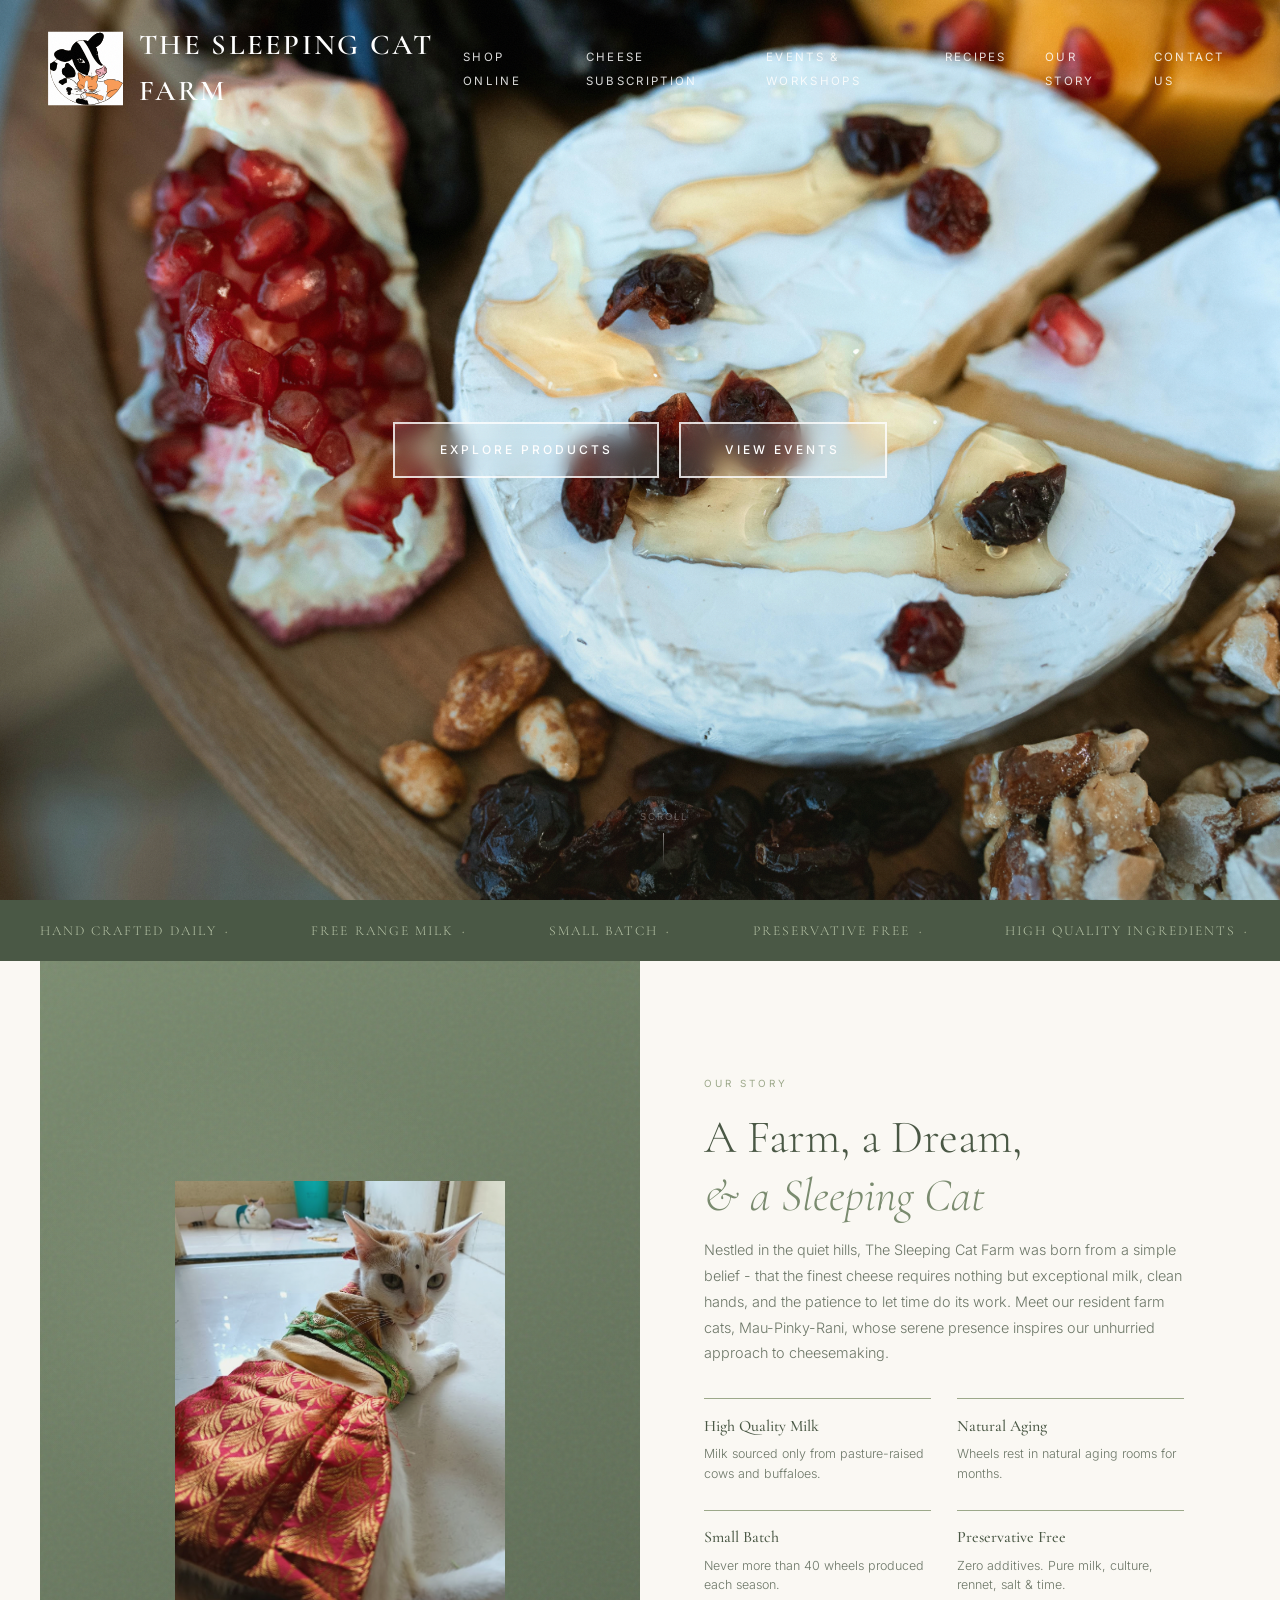
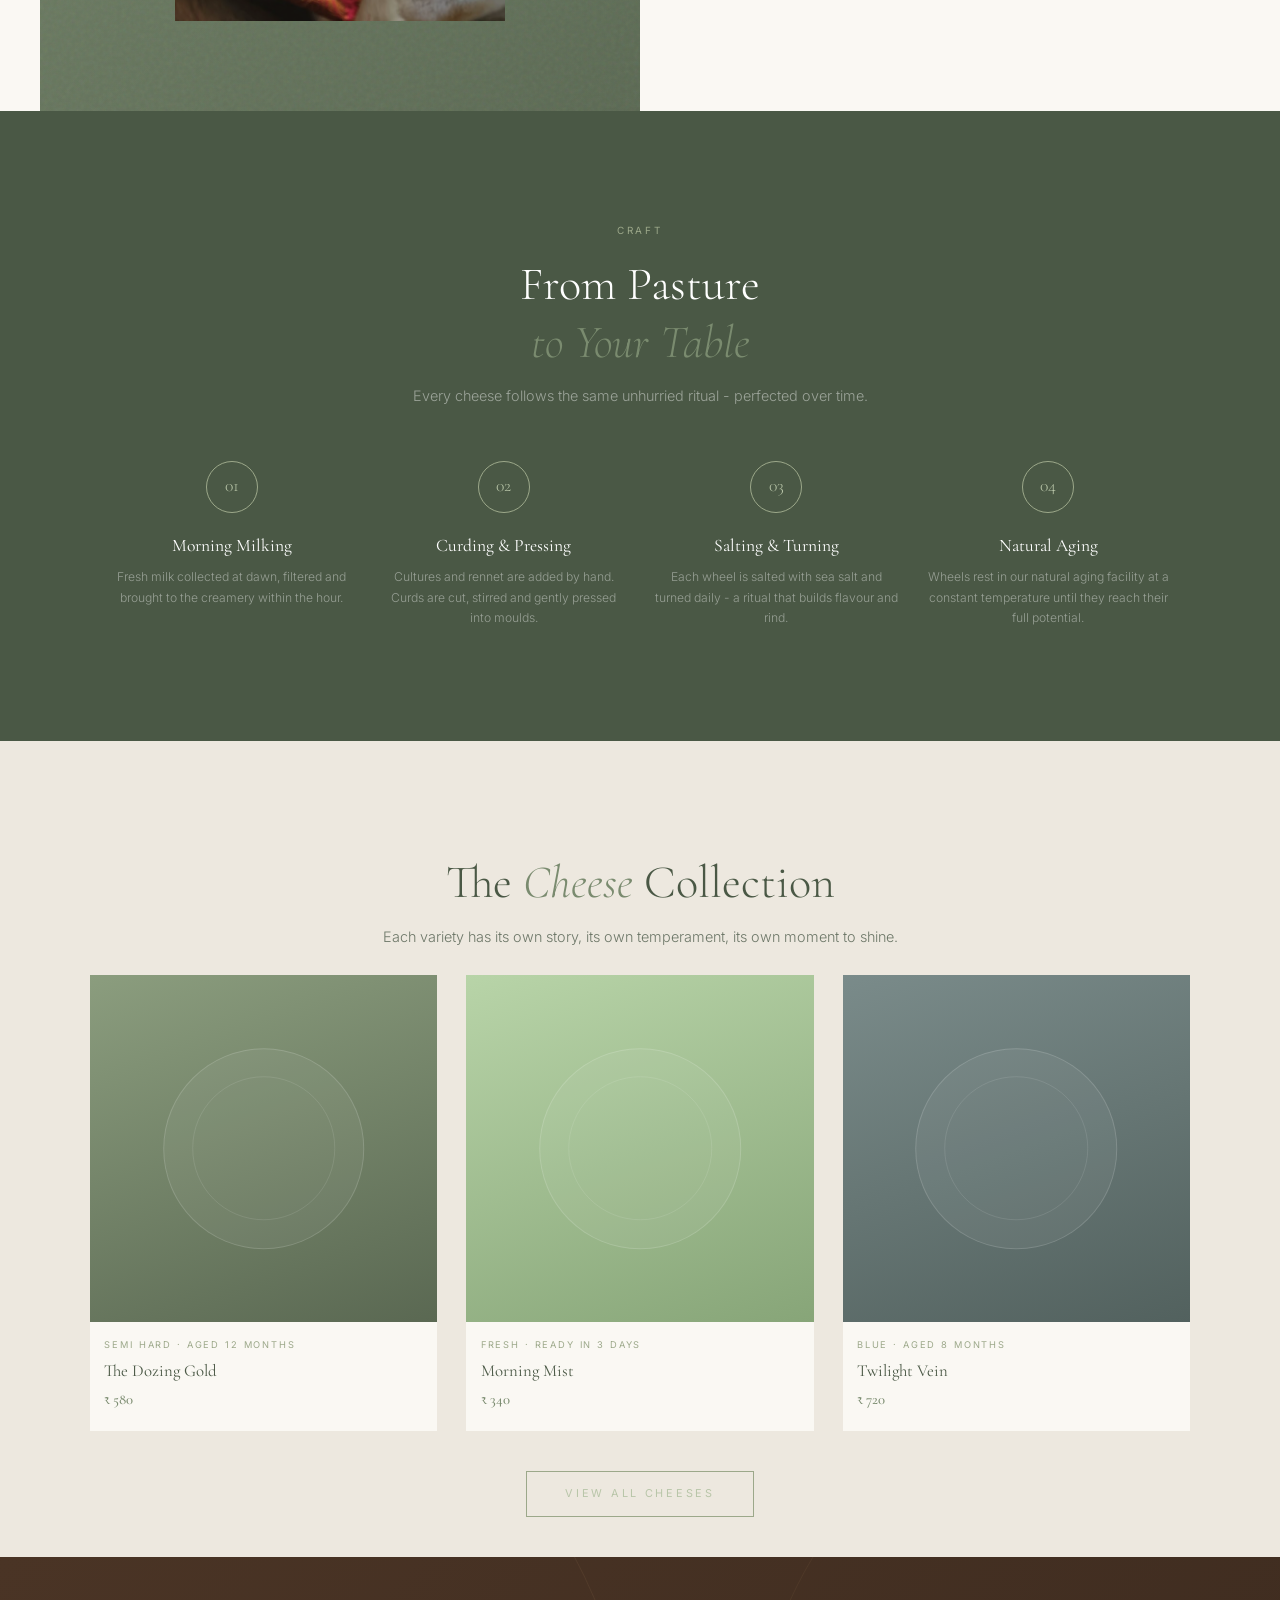
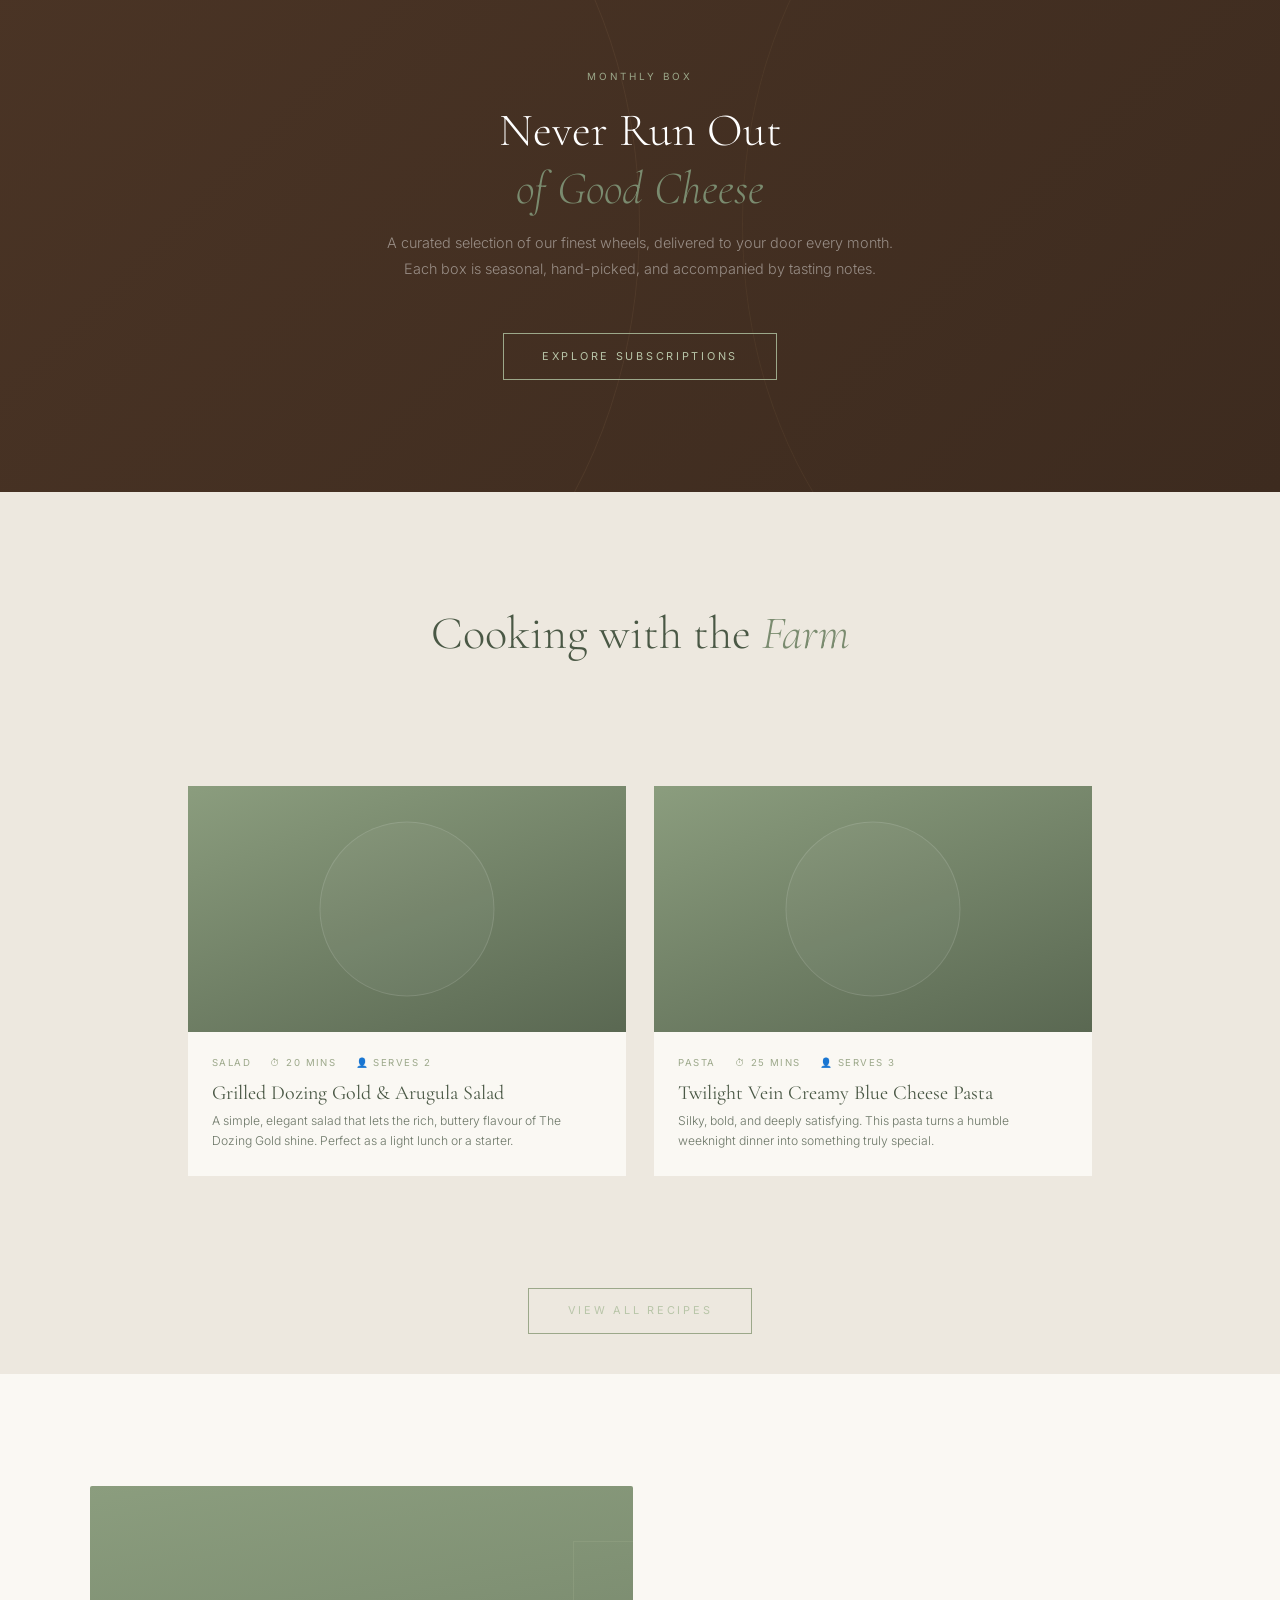
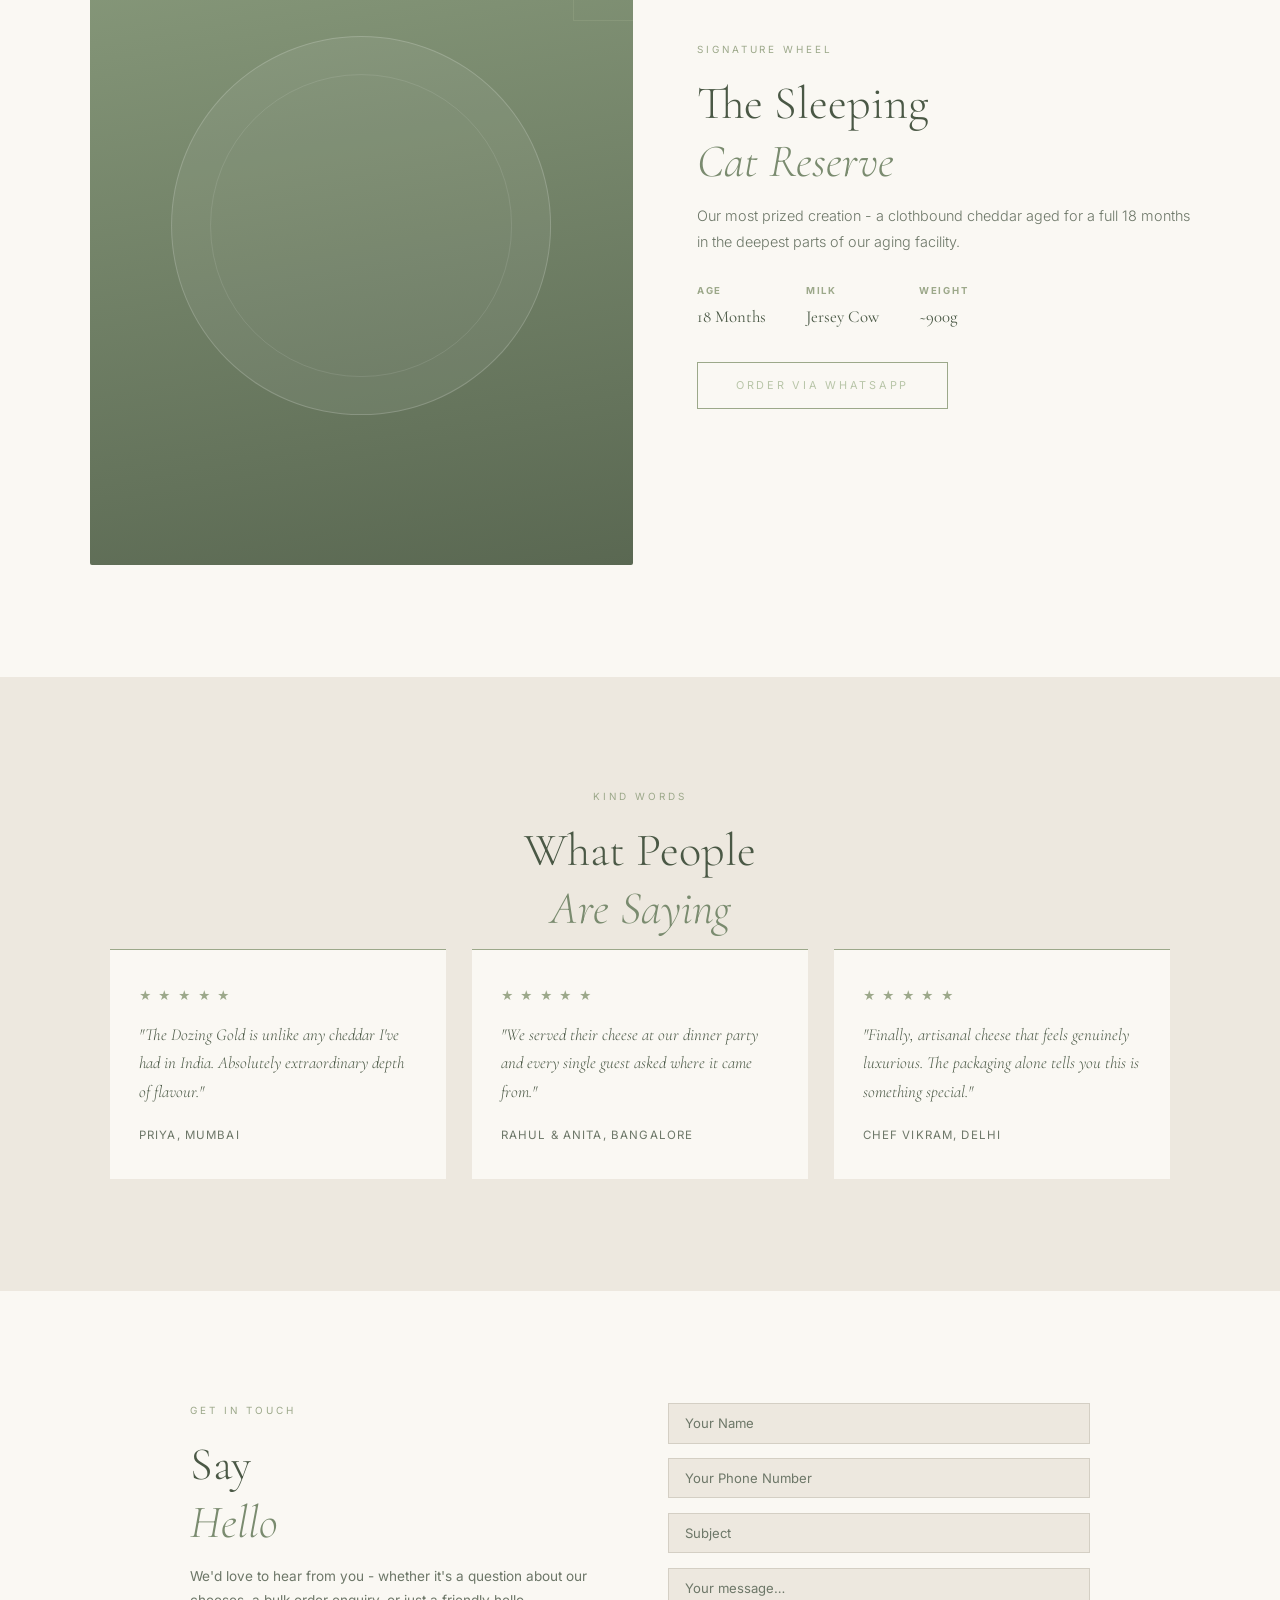
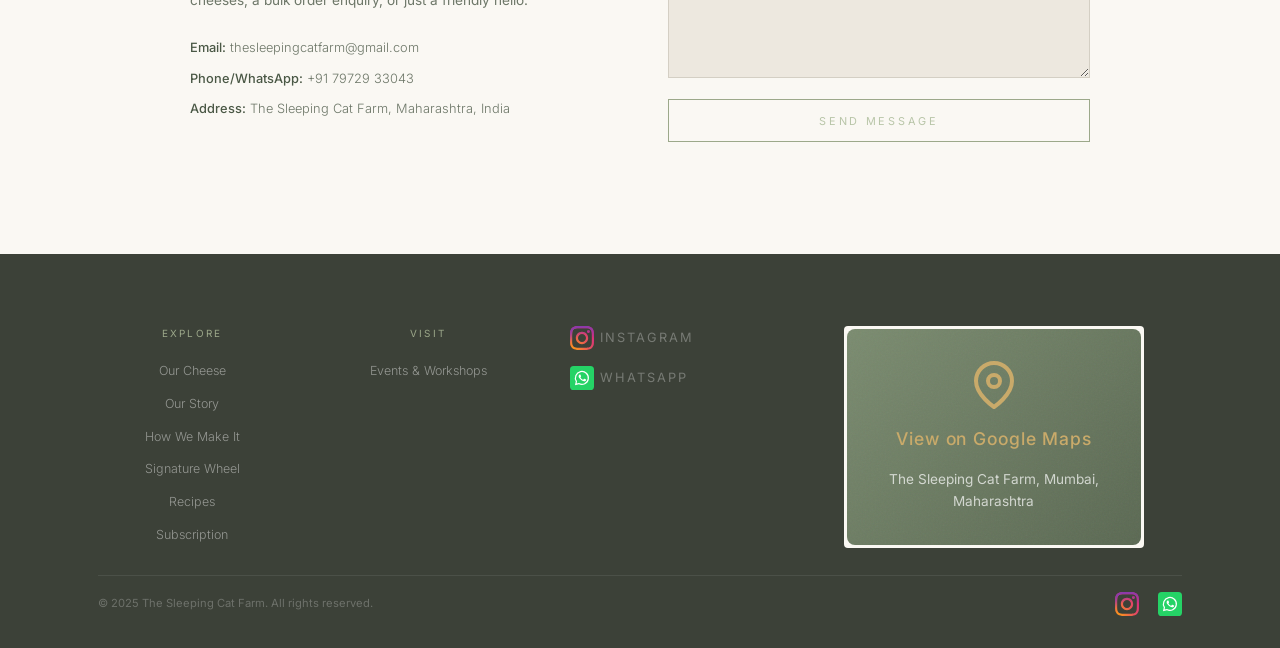
==== index.html @ 2ae41cb9 "Add files via upload" ====
<!DOCTYPE html>
<html lang="en">
<head>
  <meta charset="UTF-8" />
  <meta name="viewport" content="width=device-width, initial-scale=1.0" />
  <title>The Sleeping Cat Farm</title>
  <link rel="icon" type="image/svg+xml" href="assets/icons/favicon.svg">

  <link rel="preconnect" href="https://fonts.googleapis.com" />
  <link rel="preconnect" href="https://fonts.gstatic.com" crossorigin />
  <link href="https://fonts.googleapis.com/css2?family=Cormorant+Garamond:ital,wght@0,300;0,400;0,500;0,600;1,300;1,400;1,500&family=Inter:wght@300;400;500&display=swap" rel="stylesheet" />

  <link rel="stylesheet" href="css/base.css" />
  <link rel="stylesheet" href="css/components.css" />
  <link rel="stylesheet" href="css/sections.css" />
  <link rel="stylesheet" href="css/pages.css" />
  <link rel="stylesheet" href="css/responsive.css" />
</head>
<body>


<!-- ═══════════════════════════════════════════════════════════
     NAVIGATION
     ═══════════════════════════════════════════════════════════ -->
<nav id="navbar">
  <a href="index.html" class="nav-logo-wrapper">
    <img src="assets/icons/farm-logo.svg" alt="The Sleeping Cat Farm Logo" class="nav-logo-icon">
    <div class="nav-logo"></div>
  </a>
  <ul class="nav-links" id="nav-links"></ul>
</nav>


<!-- ═══════════════════════════════════════════════════════════
     HERO
     ═══════════════════════════════════════════════════════════ -->
<section class="hero">
  <div class="hero-slideshow" id="hero-slideshow">
    <div class="hero-slide active" style="background-image: url('assets/images/hero-1.jpg')"></div>
    <div class="hero-slide" style="background-image: url('assets/images/hero-2.jpg')"></div>
    <div class="hero-slide" style="background-image: url('assets/images/hero-3.jpg')"></div>
  </div>
  <div class="hero-bg"></div>
  <div class="hero-content">
    <div class="hero-buttons">
      <a class="btn-primary hero-cta" href="pages/cheese-collection.html">Explore Products</a>
      <a class="btn-primary hero-cta" href="pages/events.html">View Events</a>
    </div>
  </div>
  <div class="scroll-hint">
    <span>Scroll</span>
    <div class="line"></div>
  </div>
</section>


<!-- ═══════════════════════════════════════════════════════════
     MARQUEE
     ═══════════════════════════════════════════════════════════ -->
<div class="marquee-strip">
  <div class="marquee-track" id="marquee-track"></div>
</div>


<!-- ═══════════════════════════════════════════════════════════
     OUR STORY
     ═══════════════════════════════════════════════════════════ -->
<section id="story" class="story-section">
  <div class="story">
    <div class="story-visual">
      <img class="story-cat" src="assets/images/rani.jpg" alt="Milo the sleeping cat" />
    </div>
    <div class="story-text reveal">
      <div  class="section-label" id="story-label"></div>
      <h2   class="section-title" id="story-title"></h2>
      <p    class="section-desc"  id="story-body"></p>
      <div  class="story-pillars" id="story-pillars"></div>
    </div>
  </div>
</section>


<!-- ═══════════════════════════════════════════════════════════
     PROCESS
     ═══════════════════════════════════════════════════════════ -->
<section id="process" class="process">
  <div  class="section-label" id="process-label"></div>
  <h2   class="section-title" id="process-title"></h2>
  <p    class="section-desc"  id="process-desc"></p>
  <div  class="process-steps" id="process-steps"></div>
</section>


<!-- ═══════════════════════════════════════════════════════════
     CHEESE COLLECTION (all products displayed)
     ═══════════════════════════════════════════════════════════ -->
<section id="collection" class="collection" style="padding-bottom: 20px;">
  <h2  class="section-title reveal" style="margin-top: 0;">The <em>Cheese</em> Collection</h2>
  <p   class="section-desc reveal" style="margin-bottom: 25px;">Each variety has its own story, its own temperament, its own moment to shine.</p>
  <div class="cheese-grid" id="cheese-grid" style="grid-template-columns: repeat(3, 1fr);"></div>
  <style>
    /* show only first 3 items in the grid */
    #cheese-grid > *:nth-child(n+4) { display: none !important; }
    /* prevent overflow if items would expand */
    #cheese-grid { overflow: hidden; }
  </style>
  <div style="text-align: center; margin-top: 2.5rem; padding-bottom: 20px;">
    <a href="pages/cheese-collection.html" class="btn-primary">View All Cheeses</a>
  </div>
</section>


<!-- ═══════════════════════════════════════════════════════════
     SUBSCRIPTION CTA
     ═══════════════════════════════════════════════════════════ -->
<section id="subscribe" class="subscription">
  <div  class="section-label" id="sub-label"></div>
  <h2   class="section-title" id="sub-title"></h2>
  <p    class="section-desc"  id="sub-desc"></p>
  <a    class="btn-primary"   id="sub-cta" href="#"></a>
</section>


<!-- ═══════════════════════════════════════════════════════════
     RECIPES PREVIEW
     ═══════════════════════════════════════════════════════════ -->

<section id="product-row-section" class="product-row-section" style="padding-bottom: 20px;">
  <h2  class="section-title reveal" style="margin-top: 0;">Cooking with the <em>Farm</em></h2>
  <div class="recipes-grid" id="recipes-grid">
  <!-- Populated by JS -->
  </div>
  <style>
    /* show only first 2 items in the grid */
    #recipes-grid > *:nth-child(n+3) { display: none !important; }
    /* prevent overflow if items would expand */
    #recipes-grid { overflow: hidden; }
  </style>
  <div style="text-align: center; margin-top: 0; padding-bottom: 20px;">
    <a href="pages/recipes.html" class="btn-primary">View All Recipes</a>
  </div>
</section>


<!-- ═══════════════════════════════════════════════════════════
     FEATURED / SIGNATURE WHEEL
     ═══════════════════════════════════════════════════════════ -->
<section class="featured" id="featured">
  <div class="featured-inner">
    <div class="featured-visual reveal" id="featured-visual">
      <div class="wheel-big"></div>
      <div class="accent-line"></div>
    </div>
    <div class="featured-text reveal">
      <div  class="section-label"  id="featured-label"></div>
      <h2   class="section-title"  id="featured-title"></h2>
      <p    class="section-desc"   id="featured-desc"></p>
      <div  class="feat-detail"    id="featured-details"></div>
      <a    class="btn-primary"    id="featured-cta" href="#"></a>
    </div>
  </div>
</section>


<!-- ═══════════════════════════════════════════════════════════
     TESTIMONIALS
     ═══════════════════════════════════════════════════════════ -->
<section class="testimonials">
  <div class="section-label reveal">Kind Words</div>
  <h2  class="section-title reveal">What People<br><em>Are Saying</em></h2>
  <div class="testimonial-grid" id="testimonial-grid"></div>
</section>


<!-- ═══════════════════════════════════════════════════════════
     CONTACT SECTION
     ═══════════════════════════════════════════════════════════ -->
<section id="contact-section" class="contact-section">
  <div class="contact-inner">
    <div class="contact-info">
      <div  class="section-label">Get in Touch</div>
      <h2   class="section-title" style="text-align:left;">Say<br><em>Hello</em></h2>
      <p class="contact-desc">We'd love to hear from you - whether it's a question about our cheeses, a bulk order enquiry, or just a friendly hello.</p>
      <div class="contact-details">
        <p><strong>Email:</strong> <span id="contact-email"></span></p>
        <p><strong>Phone/WhatsApp:</strong> <span id="contact-phone"></span></p>
        <p><strong>Address:</strong> <span id="contact-address"></span></p>
      </div>
    </div>
    <div class="contact-form-wrap">
      <form id="contact-form">
        <div class="form-row">
          <input type="text"  id="cf-name"    placeholder="Your Name" required />
        </div>
        <div class="form-row">
          <input type="tel"   id="cf-phone"   placeholder="Your Phone Number" required />
        </div>
        <div class="form-row">
          <input type="text"  id="cf-subject" placeholder="Subject" />
        </div>
        <div class="form-row">
          <textarea id="cf-message" placeholder="Your message…" required></textarea>
        </div>
        <button type="submit" class="btn-primary" style="width:100%; text-align:center;">Send Message</button>
      </form>
    </div>
  </div>
</section>

<!-- ═══════════════════════════════════════════════════════════
     FOOTER
     ═══════════════════════════════════════════════════════════ -->
<footer id="contact">
  <div class="footer-grid">
    <div id="footer-columns-1"></div>
    <div id="footer-columns-2"></div>
    <div class="social-links" id="footer-social" style="justify-content: center;"></div>
    <div id="location" class="map-wrap">
      <div id="map-container"></div>
    </div>
  </div>
  <div class="footer-bottom">
    <span id="footer-copyright"></span>
    <div  class="social-links" id="footer-social-logo"></div>
  </div>
</footer>

<!-- ═══════════════════════════════════════════════════════════
     SCRIPTS
     ═══════════════════════════════════════════════════════════ -->
<script src="js/config.js"></script>
<script src="js/render.js"></script>
<script src="js/animations.js"></script>
<script>
  (function() {
  const grid = document.getElementById('recipes-grid');
  grid.innerHTML = SITE_CONFIG.recipes.map(r =>
    `<a href="pages/recipe-${r.slug}.html" class="recipe-card reveal" style="text-decoration:none; color:inherit;">
       <div class="recipe-card-visual">
         <div class="recipe-wheel"></div>
       </div>
       <div class="recipe-card-body">
         <div class="recipe-meta">
           <span>${r.category}</span>
           <span>⏱ ${r.time}</span>
           <span>👤 Serves ${r.servings}</span>
         </div>
         <h3>${r.title}</h3>
         <p>${r.intro}</p>
       </div>
     </a>`
  ).join('');

  renderAll();
  initAnimations();
})();

// Contact form handling
document.addEventListener('DOMContentLoaded', function() {
  const contactForm = document.getElementById('contact-form');

  if (contactForm) {
    contactForm.addEventListener('submit', function(e) {
      e.preventDefault();

      const name = document.getElementById('cf-name').value;
      const phone = document.getElementById('cf-phone').value;
      const subject = document.getElementById('cf-subject').value;
      const message = document.getElementById('cf-message').value;

      // Create WhatsApp message
      const whatsappMessage = `*New Contact Form Submission*\n\nName: ${name}\nPhone: ${phone}\nSubject: ${subject}\n\nMessage:\n${message}`;

      // Construct WhatsApp URL
      const whatsappURL = `https://wa.me/${SITE_CONFIG.brand.whatsapp}?text=${encodeURIComponent(whatsappMessage)}`;

      // Open WhatsApp in new tab
      window.open(whatsappURL, '_blank');

      // Reset form
      contactForm.reset();

      // Optional: Show success message
      alert('Thank you for your message! You will be redirected to WhatsApp to complete sending your message.');
    });
  }
});

</script>

</body>
</html>
---- css/base.css ----
/* ============================================
   BASE.CSS
   Reset · CSS Variables · Global Styles
   ============================================ */

/* ─── RESET ─── */
*, *::before, *::after {
  box-sizing: border-box;
  margin: 0;
  padding: 0;
}

/* ─── CSS VARIABLES (Design Tokens) ─── */
/*
  ╔══════════════════════════════════════════╗
  ║  EDIT THESE to retheme the entire site   ║
  ║  instantly.  Everything pulls from here. ║
  ╚══════════════════════════════════════════╝
*/
:root {
  /* Colours - Natural Farmstead Palette */
  --cream:       #faf8f3;
  --cream-dark:  #ede8df;
  --warm-brown:  #7a8b6f;    /* Soft sage green */
  --deep-brown:  #4a5845;    /* Deep forest green */
  --gold:        #9ca88a;    /* Muted olive */
  --gold-light:  #b8c5a8;    /* Soft meadow green */
  --charcoal:    #3c4138;    /* Natural charcoal with green undertone */
  --text-muted:  #6d7768;    /* Muted moss */

  /* Typography */
  --font-serif:  'Cormorant Garamond', Georgia, serif;
  --font-sans:   'Inter', system-ui, sans-serif;

  /* Spacing scale (optional — use where helpful) */
  --space-sm:    0.75rem;
  --space-md:    1.5rem;
  --space-lg:    3rem;
  --space-xl:    7rem;
}

/* ─── GLOBAL ─── */
html { scroll-behavior: smooth; }

body {
  font-family: var(--font-sans);
  background-color: var(--cream);
  color: var(--charcoal);
  font-size: 15px;
  line-height: 1.6;
  overflow-x: hidden;
}

a { text-decoration: none; color: inherit; }

img { display: block; max-width: 100%; }

/* ─── GRAIN OVERLAY ─── */
/* Subtle noise texture over the whole page for a tactile, rustic feel */
body::after {
  content: '';
  position: fixed;
  inset: 0;
  pointer-events: none;
  z-index: 999;
  opacity: .035;
  background-image: url("data:image/svg+xml,%3Csvg viewBox='0 0 256 256' xmlns='http://www.w3.org/2000/svg'%3E%3Cfilter id='n'%3E%3CfeTurbulence type='fractalNoise' baseFrequency='0.9' numOctaves='4' stitchTiles='stitch'/%3E%3C/filter%3E%3Crect width='100%25' height='100%25' filter='url(%23n)'/%3E%3C/svg%3E");
  background-size: 256px 256px;
}
---- css/components.css ----
/* ============================================
   COMPONENTS.CSS
   Reusable UI Pieces
   Nav · Buttons · Section Headers · Reveal
   ============================================ */

/* ─── NAVIGATION ─── */
nav {
  position: fixed;
  top: 0; left: 0; right: 0;
  z-index: 100;
  display: flex;
  align-items: center;
  justify-content: space-between;
  padding: 1.4rem 3rem;
  transition: background .4s, box-shadow .4s, padding .4s;
}

nav.scrolled {
  background: rgba(245, 240, 232, .92);
  backdrop-filter: blur(8px);
  box-shadow: 0 1px 12px rgba(61, 43, 31, .08);
  padding: 0.8rem 3rem;
}

.nav-logo-wrapper {
  display: flex;
  align-items: center;
  gap: 1rem;
  text-decoration: none;
  cursor: pointer;
  transition: opacity .3s;
}

.nav-logo-wrapper:hover {
  opacity: 0.8;
}

.nav-logo-icon {
  width: 75px;
  height: 75px;
  transition: transform .3s;
}

.nav-logo-wrapper:hover .nav-logo-icon {
  transform: scale(1.05);
}

.nav-logo {
  font-family: var(--font-serif);
  font-size: 1.8rem;
  font-weight: 600;
  letter-spacing: .08em;
  color: #fff;
  text-transform: uppercase;
  transition: color .4s;
}

nav.scrolled .nav-logo {
  color: var(--deep-brown);
}

.nav-links {
  display: flex;
  gap: 2.4rem;
  list-style: none;
}

.nav-links a {
  font-size: .72rem;
  font-weight: 400;
  letter-spacing: .2em;
  text-transform: uppercase;
  color: rgba(255, 255, 255, .85);
  position: relative;
  padding-bottom: 4px;
  transition: color .3s;
}

nav.scrolled .nav-links a {
  color: var(--warm-brown);
}

.nav-links a::after {
  content: '';
  position: absolute;
  bottom: 0; left: 0;
  width: 0; height: 1px;
  background: rgba(255, 255, 255, .6);
  transition: width .35s ease, background .4s;
}

nav.scrolled .nav-links a::after {
  background: var(--gold);
}

.nav-links a:hover            { color: #fff; }
.nav-links a:hover::after     { width: 100%; }

nav.scrolled .nav-links a:hover { color: var(--deep-brown); }

/* ─── DROPDOWN MENUS ─── */
.has-dropdown { position: relative; }

.has-dropdown .dropdown {
  position: absolute;
  top: calc(100% + 12px);
  left: 50%;
  transform: translateX(-50%);
  background: rgba(250, 248, 243, .97);
  backdrop-filter: blur(10px);
  box-shadow: 0 8px 32px rgba(61,43,31,.12);
  min-width: 180px;
  padding: .6rem 0;
  list-style: none;
  opacity: 0;
  visibility: hidden;
  transition: opacity .25s, transform .25s;
  transform: translateX(-50%) translateY(-6px);
  z-index: 200;
  pointer-events: none;
}

.has-dropdown:hover .dropdown,
.has-dropdown.open  .dropdown,
.dropdown:hover {
  opacity: 1;
  visibility: visible;
  transform: translateX(-50%) translateY(0);
  pointer-events: auto;
}

/* Keep dropdown visible when hovering over it */
.has-dropdown:hover .dropdown::before,
.dropdown:hover::before {
  pointer-events: auto;
}

.has-dropdown .dropdown li a {
  display: block;
  padding: .5rem 1.4rem;
  font-size: .68rem;
  letter-spacing: .16em;
  text-transform: uppercase;
  color: var(--warm-brown);
  transition: background .2s, color .2s;
}
.has-dropdown .dropdown li a:hover {
  background: var(--cream-dark);
  color: var(--deep-brown);
}
.has-dropdown .dropdown li a::after { display: none; }

/* Small arrow pointing up */
.has-dropdown .dropdown::before {
  content: '';
  position: absolute;
  top: -6px; left: 50%;
  transform: translateX(-50%);
  border-left: 6px solid transparent;
  border-right: 6px solid transparent;
  border-bottom: 6px solid rgba(250,248,243,.97);
}


/* ─── BUTTONS ─── */
.btn-primary {
  display: inline-block;
  padding: .85rem 2.4rem;
  border: 1px solid var(--gold);
  color: var(--gold-light);
  font-size: .68rem;
  letter-spacing: .25em;
  text-transform: uppercase;
  font-family: var(--font-sans);
  font-weight: 400;
  background: transparent;
  cursor: pointer;
  transition: background .3s, color .3s, box-shadow .3s;
}

.btn-primary:hover {
  background: var(--gold);
  color: #fff;
  box-shadow: 0 4px 18px rgba(156, 168, 138, .35);
}


/* ─── SECTION SHARED HEADINGS ─── */
section { padding: var(--space-xl) var(--space-lg); }

.section-label {
  font-size: .62rem;
  letter-spacing: .3em;
  text-transform: uppercase;
  color: var(--gold);
  margin-bottom: 1rem;
  text-align: center;
}

.section-title {
  font-family: var(--font-serif);
  font-size: clamp(2rem, 4vw, 2.9rem);
  font-weight: 300;
  color: var(--deep-brown);
  text-align: center;
  margin-bottom: .8rem;
  line-height: 1.25;
}

.section-title em {
  font-style: italic;
  color: var(--warm-brown);
}

.section-desc {
  text-align: center;
  max-width: 540px;
  margin: 0 auto 3.2rem;
  color: var(--text-muted);
  font-size: .9rem;
  font-weight: 300;
  line-height: 1.8;
}


/* ─── SCROLL REVEAL ─── */
/* .reveal is added to elements that should animate in on scroll.
   animations.js IntersectionObserver appends .visible to trigger. */
.reveal {
  opacity: 0;
  transform: translateY(28px);
  transition: opacity .7s cubic-bezier(.22,.61,0,1),
              transform .7s cubic-bezier(.22,.61,0,1);
}

.reveal.visible {
  opacity: 1;
  transform: translateY(0);
}


/* ─── WHATSAPP BUTTON ─── */
.btn-whatsapp {
  display: inline-flex;
  align-items: center;
  gap: 8px;
}

.btn-whatsapp img {
  width: 25px;
  height: 25px;
  flex-shrink: 0;
}
---- css/sections.css ----
/* ============================================
   SECTIONS.CSS
   Hero · Marquee · Story · Collection ·
   Process · Featured · Testimonials ·
   Subscription · Social · Location/Map · Footer
   ============================================ */


/* ─── HERO ─── */
.hero {
  position: relative;
  height: 100vh;
  min-height: 620px;
  display: flex;
  align-items: center;
  justify-content: center;
  overflow: hidden;
  background: var(--deep-brown);
}

/* Hero Slideshow */
.hero-slideshow {
  position: absolute;
  inset: 0;
  z-index: 0;
}

.hero-slide {
  position: absolute;
  inset: 0;
  background-size: cover;
  background-position: center;
  opacity: 0;
  transition: opacity 1.5s ease-in-out;
}

.hero-slide.active {
  opacity: 1;
}

.hero-bg {
  position: absolute;
  inset: 0;
  background: linear-gradient(180deg, rgba(74,88,69,0) 40%, rgba(74,88,69,.3) 100%);
  opacity: .5;
  z-index: 1;
}

.hero::before {
  content: '';
  position: absolute;
  inset: 0;
  background: transparent;
  z-index: 1;
}

.hero-content {
  position: relative;
  z-index: 2;
  text-align: center;
  max-width: 720px;
  padding-inline: 1.5rem;
}

.hero-tag {
  display: none;
}

.hero-title {
  display: none;
}

.hero-sub {
  display: none;
}

.hero-buttons {
  display: flex;
  gap: 1.2rem;
  justify-content: center;
  flex-wrap: wrap;
}

.hero-buttons .btn-primary {
  background: rgba(255, 255, 255, 0.15);
  backdrop-filter: blur(10px);
  border: 2px solid rgba(255, 255, 255, 0.8);
  color: #fff;
  padding: 1rem 2.8rem;
  font-size: 0.75rem;
  font-weight: 500;
  transition: all .3s ease;
}

.hero-buttons .btn-primary:hover {
  background: rgba(255, 255, 255, 0.95);
  color: var(--deep-brown);
  border-color: #fff;
  transform: translateY(-2px);
  box-shadow: 0 8px 24px rgba(0, 0, 0, 0.2);
}

.scroll-hint {
  position: absolute;
  bottom: 2.2rem;
  left: 50%;
  transform: translateX(-50%);
  z-index: 2;
  display: flex;
  flex-direction: column;
  align-items: center;
  gap: .5rem;
  color: rgba(255,255,255,.3);
  font-size: .6rem;
  letter-spacing: .2em;
  text-transform: uppercase;
}

.scroll-hint .line {
  width: 1px; height: 32px;
  background: linear-gradient(to bottom, rgba(255,255,255,.5), transparent);
  animation: scrollPulse 2s infinite;
}

@keyframes scrollPulse {
  0%,100% { opacity: .3; transform: scaleY(1); }
  50%     { opacity: 1;  transform: scaleY(1.3); }
}


/* ─── MARQUEE ─── */
.marquee-strip {
  background: var(--deep-brown);
  padding: 1.15rem 0;
  overflow: hidden;
  white-space: nowrap;
}

.marquee-track {
  display: inline-flex;
  animation: marquee 30s linear infinite;
}

.marquee-track span {
  font-family: var(--font-serif);
  font-size: .85rem;
  font-weight: 300;
  color: var(--gold-light);
  letter-spacing: .15em;
  text-transform: uppercase;
  padding: 0 2.5rem;
}

.marquee-track .dot {
  color: var(--gold);
  font-size: .5rem;
  vertical-align: middle;
  padding: 0 .2rem;
}

@keyframes marquee { to { transform: translateX(-50%); } }


/* ─── STORY ─── */
.story-section {
  padding: 0;
  background: var(--cream);
}

.story {
  background: var(--cream);
  display: grid;
  grid-template-columns: 1fr 1fr;
  gap: 0;
  max-width: 1200px;
  margin: 0 auto;
  align-items: center;
}

.story-visual {
  position: relative;
  aspect-ratio: 4/5;
  background: linear-gradient(145deg, #7a8b6f, #5a6852);
  overflow: hidden;
}

.story-visual::after {
  content: '';
  position: absolute;
  inset: 0;
  background:
    radial-gradient(ellipse 60% 50% at 35% 45%, rgba(184,197,168,.15) 0%, transparent 70%),
    url("data:image/svg+xml,%3Csvg viewBox='0 0 200 200' xmlns='http://www.w3.org/2000/svg'%3E%3Cfilter id='n'%3E%3CfeTurbulence type='fractalNoise' baseFrequency='.65' numOctaves='3' stitchTiles='stitch'/%3E%3C/filter%3E%3Crect width='100%25' height='100%25' filter='url(%23n)' opacity='.08'/%3E%3C/svg%3E");
  pointer-events: none;
}

.story-cat {
  position: absolute;
  bottom: 12%; left: 50%;
  transform: translateX(-50%);
  z-index: 1;
  width: 55%;
  opacity: .9;
}

.story-text { padding: 3rem 3.5rem 3rem 4rem; }

.story-text .section-label,
.story-text .section-title,
.story-text .section-desc { text-align: left; }

.story-text .section-desc { margin: 0 0 2rem; }

.story-pillars {
  display: grid;
  grid-template-columns: 1fr 1fr;
  gap: 1.6rem;
  margin-top: 2rem;
}

.pillar {
  border-top: 1px solid var(--gold);
  padding-top: .9rem;
}

.pillar h4 {
  font-family: var(--font-serif);
  font-size: 1rem;
  font-weight: 500;
  color: var(--deep-brown);
  margin-bottom: .3rem;
}

.pillar p {
  font-size: .78rem;
  color: var(--text-muted);
  font-weight: 300;
  line-height: 1.6;
}


/* ─── CHEESE COLLECTION CARDS ─── */
.collection { background: var(--cream-dark); }

.cheese-grid {
  display: grid;
  grid-template-columns: repeat(3, 1fr);
  gap: 1.8rem;
  max-width: 1100px;
  margin: 0 auto;
}

.cheese-card {
  background: var(--cream);
  overflow: hidden;
  position: relative;
  cursor: pointer;
  transition: transform .4s ease, box-shadow .4s ease;
  transform-style: preserve-3d;   /* enables the JS tilt animation */
}

.cheese-card:hover {
  box-shadow: 0 12px 40px rgba(74, 88, 69, .12);
}

.cheese-card-img {
  aspect-ratio: 3 / 3.2;
  position: relative;
  overflow: hidden;
}

/* ─── Gradient placeholder (shown when no photo) ─── */
.cheese-card-img .card-bg {
  width: 100%; height: 100%;
  transition: transform .6s ease;
}

.cheese-card:hover .card-bg { transform: scale(1.06); }

.card-aged  .card-bg { background: linear-gradient(160deg, #8b9d7e 0%, #5a6852 100%); }
.card-fresh .card-bg { background: linear-gradient(160deg, #b8d4a8 0%, #87a578 100%); }
.card-blue  .card-bg { background: linear-gradient(160deg, #7a8b8a 0%, #52615e 100%); }
.card-goat  .card-bg { background: linear-gradient(160deg, #a8b89a 0%, #798766 100%); }
.card-smoke .card-bg { background: linear-gradient(160deg, #7a7968 0%, #52554a 100%); }
.card-cream .card-bg { background: linear-gradient(160deg, #c9d4bb 0%, #9caa8c 100%); }

/* Decorative wheel overlay on placeholder */
.cheese-wheel {
  position: absolute;
  top: 50%; left: 50%;
  transform: translate(-50%, -50%);
  width: 62%; aspect-ratio: 1;
  border-radius: 50%;
  border: 1px solid rgba(255,255,255,.15);
  background: rgba(255,255,255,.05);
  backdrop-filter: blur(1px);
  pointer-events: none;
}

.cheese-wheel::before {
  content: '';
  position: absolute;
  inset: 12%;
  border-radius: 50%;
  border: 1px solid rgba(255,255,255,.1);
}

/* ─── Product photo (shown when image is provided) ─── */
.card-photo {
  width: 100%;
  height: 100%;
  object-fit: cover;
  object-position: center;
  transition: transform .6s ease;
}

.cheese-card:hover .card-photo { transform: scale(1.06); }

/* Card body text */
.cheese-card-body { padding: 1.6rem 1.5rem 1.8rem; }

.cheese-card-body .cheese-type {
  font-size: .6rem;
  letter-spacing: .22em;
  text-transform: uppercase;
  color: var(--gold);
  margin-bottom: .45rem;
}

.cheese-card-body h3 {
  font-family: var(--font-serif);
  font-size: 1.35rem;
  font-weight: 400;
  color: var(--deep-brown);
  margin-bottom: .35rem;
}

.cheese-card-body p {
  font-size: .78rem;
  color: var(--text-muted);
  font-weight: 300;
  line-height: 1.6;
  margin-bottom: .9rem;
}

.cheese-card-body .price {
  font-family: var(--font-serif);
  font-size: 1.05rem;
  color: var(--warm-brown);
  font-weight: 500;
}


/* ─── PROCESS ─── */
.process {
  background: var(--deep-brown);
  color: #fff;
}

.process .section-label { color: var(--gold); }
.process .section-title { color: #fff; }
.process .section-desc  { color: rgba(255,255,255,.45); }

.process-steps {
  display: grid;
  grid-template-columns: repeat(4, 1fr);
  gap: 1.8rem;
  max-width: 1060px;
  margin: 0 auto;
}

.step { text-align: center; }

.step-number {
  width: 52px; height: 52px;
  border-radius: 50%;
  border: 1px solid var(--gold);
  display: flex; align-items: center; justify-content: center;
  margin: 0 auto 1.2rem;
  font-family: var(--font-serif);
  font-size: 1.1rem;
  color: var(--gold-light);
  font-weight: 300;
}

.step h4 {
  font-family: var(--font-serif);
  font-size: 1.1rem;
  font-weight: 400;
  color: #fff;
  margin-bottom: .45rem;
}

.step p {
  font-size: .76rem;
  color: rgba(255,255,255,.42);
  font-weight: 300;
  line-height: 1.7;
}


/* ─── FEATURED / SIGNATURE ─── */
.featured { background: var(--cream); padding: var(--space-xl) var(--space-lg); }

.featured-inner {
  max-width: 1100px;
  margin: 0 auto;
  display: grid;
  grid-template-columns: 1.1fr 1fr;
  gap: 4rem;
  align-items: center;
}

.featured-visual {
  position: relative;
  aspect-ratio: 4/5;
  border-radius: 2px;
  background: linear-gradient(170deg, #8b9d7e 0%, #5a6852 100%);
  overflow: hidden;
}

/* Decorative wheel (placeholder) */
.featured-visual .wheel-big {
  position: absolute;
  top: 50%; left: 50%;
  transform: translate(-50%, -50%);
  width: 70%; aspect-ratio: 1;
  border-radius: 50%;
  border: 1px solid rgba(255,255,255,.18);
  background: rgba(255,255,255,.06);
}

.featured-visual .wheel-big::before {
  content: '';
  position: absolute;
  inset: 10%;
  border-radius: 50%;
  border: 1px solid rgba(255,255,255,.1);
}

.featured-visual .accent-line {
  position: absolute;
  top: 8%; right: -20px;
  width: 80px; height: 80px;
  border: 1px solid var(--gold);
  opacity: .35;
}

/* Product photo (replaces placeholder when set in config) */
.featured-photo {
  width: 100%; height: 100%;
  object-fit: cover;
  object-position: center;
}

/* Text column */
.featured-text .section-label,
.featured-text .section-title,
.featured-text .section-desc { text-align: left; }

.featured-text .section-desc { margin: 0 0 1.8rem; }

.featured-text .feat-detail {
  display: flex;
  gap: 2.5rem;
  margin-bottom: 2rem;
}

.feat-detail-item h5 {
  font-size: .6rem;
  letter-spacing: .2em;
  text-transform: uppercase;
  color: var(--gold);
  margin-bottom: .3rem;
}

.feat-detail-item p {
  font-family: var(--font-serif);
  font-size: 1.05rem;
  color: var(--deep-brown);
  font-weight: 400;
}


/* ─── TESTIMONIALS ─── */
.testimonials { background: var(--cream-dark); }

.testimonial-grid {
  display: grid;
  grid-template-columns: repeat(3, 1fr);
  gap: 1.6rem;
  max-width: 1060px;
  margin: 0 auto;
}

.testimonial-card {
  background: var(--cream);
  padding: 2.2rem 1.8rem;
  border-top: 1px solid var(--gold);
}

.testimonial-card .stars {
  color: var(--gold);
  font-size: .75rem;
  letter-spacing: .15em;
  margin-bottom: 1rem;
}

.testimonial-card blockquote {
  font-family: var(--font-serif);
  font-size: 1.05rem;
  font-style: italic;
  color: var(--deep-brown);
  line-height: 1.7;
  margin-bottom: 1.2rem;
  font-weight: 300;
}

.testimonial-card .author {
  font-size: .72rem;
  color: var(--text-muted);
  letter-spacing: .1em;
  text-transform: uppercase;
}


/* ─── SUBSCRIPTION CTA ─── */
.subscription {
  background: linear-gradient(135deg, #4a3425 0%, #3d2b1f 100%);
  text-align: center;
  padding: var(--space-xl) var(--space-lg);
  position: relative;
  overflow: hidden;
}

.subscription::before {
  content: '';
  position: absolute;
  top: -40%; left: -10%;
  width: 60%; height: 180%;
  border-radius: 50%;
  border: 1px solid rgba(184,149,106,.1);
}

.subscription::after {
  content: '';
  position: absolute;
  bottom: -30%; right: -8%;
  width: 50%; height: 160%;
  border-radius: 50%;
  border: 1px solid rgba(184,149,106,.08);
}

.subscription .section-label { color: var(--gold);                position: relative; z-index: 1; }
.subscription .section-title { color: #fff;                       position: relative; z-index: 1; }
.subscription .section-desc  { color: rgba(255,255,255,.45);      position: relative; z-index: 1; }
.subscription .btn-primary   {                                     position: relative; z-index: 1; }


/* ─── SOCIAL SECTION ─── */
.social-section {
  background: var(--cream);
  text-align: center;
}

.social-grid {
  display: flex;
  justify-content: center;
  gap: 2rem;
  flex-wrap: wrap;
  max-width: 900px;
  margin: 0 auto;
}

.social-card {
  display: flex;
  flex-direction: column;
  align-items: center;
  gap: .7rem;
  padding: 1.8rem 2.2rem;
  border: 1px solid var(--cream-dark);
  background: #fff;
  transition: transform .35s ease, box-shadow .35s ease, border-color .35s;
  text-decoration: none;
  color: var(--deep-brown);
}

.social-card:hover {
  transform: translateY(-4px);
  box-shadow: 0 8px 28px rgba(61,43,31,.1);
  border-color: var(--gold);
}

.social-icon-wrap {
  width: 44px; height: 44px;
  border-radius: 2px;
  display: flex; align-items: center; justify-content: center;
  background: transparent;
  transition: background .3s;
}

.social-card:hover .social-icon-wrap { background: var(--gold-light); }

.social-icon {
  width: 22px; height: 22px;
  /* Tint SVG icons to match the brand colour */
  filter: invert(40%) sepia(30%) saturate(600%) hue-rotate(10deg) brightness(70%);
  transition: filter .3s;
  background: transparent;
}

.social-card:hover .social-icon { filter: invert(100%); }

.social-label {
  font-size: .68rem;
  letter-spacing: .18em;
  text-transform: uppercase;
  color: var(--text-muted);
  transition: color .3s;
}

.social-card:hover .social-label { color: var(--deep-brown); }


/* ─── LOCATION / GOOGLE MAPS ─── */
.location-section {
  background: var(--cream-dark);
}

.location-inner {
  max-width: 1100px;
  margin: 0 auto;
  display: grid;
  grid-template-columns: 1fr 1fr;
  gap: 3rem;
  align-items: center;
}

/* Text column */
.location-text .section-label,
.location-text .section-title,
.location-text .section-desc { text-align: left; }

.location-text .section-desc { margin: 0 0 1.5rem; }

.location-address {
  display: flex;
  align-items: flex-start;
  gap: .8rem;
  padding: 1.2rem 0;
  border-top: 1px solid var(--gold);
  margin-top: .5rem;
}

.location-address .pin-icon {
  width: 20px; height: 20px;
  flex-shrink: 0;
  margin-top: 2px;
  filter: invert(40%) sepia(30%) saturate(600%) hue-rotate(10deg) brightness(70%);
}

.location-address p {
  font-size: .82rem;
  color: var(--text-muted);
  font-weight: 300;
  line-height: 1.7;
}

.location-address strong {
  display: block;
  font-family: var(--font-serif);
  font-size: 1rem;
  font-weight: 500;
  color: var(--deep-brown);
  margin-bottom: .2rem;
}

/* Map panel */
.map-wrap {
  position: relative;
  border-radius: 4px;
  overflow: hidden;
  max-height: 400px;
  max-width: 80%;
  background: var(--cream);
  border: 1px solid rgba(255,255,255,0.1);
  margin: 0 auto;
  box-sizing: border-box;
}

#map-container {
  width: 100%;
  height: 100%;
  padding: 2px;
}


/* ─── FOOTER ─── */
footer {
  background: var(--charcoal);
  color: rgba(255,255,255,.55);
  padding: 4.5rem 3rem 2rem;
}

.footer-grid {
  margin-left: 50px;
  margin-right: 50px;
  display: grid;
  grid-template-columns: 1fr 1fr 1fr 2fr;
  gap: 3rem;
  align-items: start;
  text-align: center;
}

#footer-columns {
  display: grid;
  grid-template-columns: repeat(2, 1fr);
  gap: 2rem;
}

.footer-brand .nav-logo {
  color: rgba(255,255,255,.85);
  display: block;
  margin-bottom: 1rem;
  font-size: 1.2rem;
}

.footer-brand p {
  font-size: .78rem;
  line-height: 1.8;
  font-weight: 300;
  max-width: 260px;
}

footer h5 {
  font-size: .62rem;
  letter-spacing: .22em;
  text-transform: uppercase;
  color: var(--gold);
  margin-bottom: 1rem;
  font-weight: 400;
}

footer ul { list-style: none; }
footer ul li { margin-bottom: .55rem; }

footer ul a {
  font-size: .78rem;
  color: rgba(255,255,255,.45);
  transition: color .3s;
  font-weight: 300;
}

footer ul a:hover { color: var(--gold-light); }

/* Newsletter */
.newsletter-desc {
  font-size: .76rem;
  margin-bottom: 1rem;
  font-weight: 300;
}

.footer-newsletter input {
  width: 100%;
  background: transparent;
  border: none;
  border-bottom: 1px solid rgba(255,255,255,.2);
  padding: .6rem 0;
  color: #fff;
  font-size: .78rem;
  font-family: var(--font-sans);
  outline: none;
  transition: border-color .3s;
}

.footer-newsletter input::placeholder { color: rgba(255,255,255,.3); }
.footer-newsletter input:focus         { border-color: var(--gold); }

.footer-newsletter button {
  margin-top: .8rem;
  background: transparent;
  border: 1px solid var(--gold);
  color: var(--gold-light);
  padding: .5rem 1.4rem;
  font-size: .62rem;
  letter-spacing: .2em;
  text-transform: uppercase;
  font-family: var(--font-sans);
  cursor: pointer;
  transition: background .3s, color .3s;
}

.footer-newsletter button:hover { background: var(--gold); color: #fff; }

/* Bottom bar */
.footer-bottom {
  border-top: 1px solid rgba(255,255,255,.08);
  display: flex;
  justify-content: space-between;
  align-items: center;
  font-size: .7rem;
  color: rgba(255,255,255,.25);
  margin-left: 50px;
  margin-right: 50px;
  margin-top: 20px;
  padding-top: 1rem;
}
.social-links { display: flex; gap: 1.2rem; align-items: center; }

.footer-social-link {
  color: rgba(255,255,255,.3);
  transition: color .3s;
  font-size: .8rem;
  letter-spacing: .15em;
  text-transform: uppercase;
  display: flex;
  align-items: center;
  gap: .4rem;
}

.footer-social-icon {
  width: 24px;
  height: 24px;
  filter: none;  /* No filter - shows original SVG colors */
  transition: opacity .3s;
}

.footer-social-link:hover { color: var(--gold-light); }
.footer-social-link:hover .footer-social-icon {
  opacity: 0.8;  /* Slight opacity change on hover */
}

#footer-social {
  display: flex;
  flex-direction: column;
  gap: 1rem;
  align-items: flex-start; /* aligns items to the left */
}
---- css/pages.css ----
/* ============================================
   PAGES.CSS
   Styles for inner pages + new homepage sections
   ─────────────────────────────────────────────
   • Shop by Category grid
   • Best Sellers / Spiced Signatures rows
   • Product Detail page
   • Subscription page
   • Events page
   • Recipes page
   • All Things Cheese page
   • Contact form (inline in homepage footer area)
   • Inner-page shared layout (.page-hero, .page-body)
   ============================================ */


/* ═══════════════════════════════════════════
   SHARED: INNER PAGE LAYOUT
   ═══════════════════════════════════════════ */

/* Top nav on inner pages inherits the scrolled style permanently */
.inner-page nav { background: rgba(245, 240, 232, .95); backdrop-filter: blur(8px); box-shadow: 0 1px 12px rgba(61,43,31,.08); padding: 0.8rem 3rem; }
.inner-page nav .nav-logo { color: var(--deep-brown); }
.inner-page nav .nav-links a { color: var(--warm-brown); }
.inner-page nav .nav-links a::after { background: var(--gold); }
.inner-page nav .nav-links a:hover { color: var(--deep-brown); }

/* Page hero banner (used on subscription, events, recipes, all-things-cheese) */
.page-hero {
  padding: 8rem var(--space-lg) 5rem;
  background: var(--deep-brown);
  text-align: center;
  position: relative;
  overflow: hidden;
}
.page-hero::before {
  content:''; position:absolute; inset:0;
  background: radial-gradient(ellipse 70% 60% at 55% 45%, rgba(156,168,138,.14) 0%, transparent 70%);
  pointer-events:none;
}
.page-hero .section-label { color: var(--gold); position:relative; z-index:1; }
.page-hero .section-title { color:#fff; position:relative; z-index:1; font-size: clamp(2rem, 4.5vw, 3.2rem); }
.page-hero .section-desc  { color: rgba(255,255,255,.5); position:relative; z-index:1; max-width:580px; }

/* Page body wrapper */
.page-body { background: var(--cream); }





/* ═══════════════════════════════════════════
   HOMEPAGE: BEST SELLERS / SPICED SIGNATURES ROWS
   ═══════════════════════════════════════════ */
.product-row-section { background: var(--cream-dark); }
.product-row-section.alt-bg  { background: var(--cream); }

.product-row-header {
  display: flex;
  align-items: flex-end;
  justify-content: space-between;
  max-width: 1100px;
  margin: 0 auto 2rem;
}
.product-row-header .section-title { text-align:left; margin:0; }
.product-row-header .view-all-link {
  font-size:.68rem; letter-spacing:.2em; text-transform:uppercase;
  color: var(--gold); border-bottom:1px solid var(--gold); padding-bottom:3px;
  cursor:pointer; transition: color .3s;
  white-space:nowrap; margin-left:1.5rem; flex-shrink:0;
}
.product-row-header .view-all-link:hover { color: var(--deep-brown); }

.product-row {
  display: grid;
  grid-template-columns: repeat(4, 1fr);
  gap: 1.4rem;
  max-width: 1100px;
  margin: 0 auto;
}

/* Mini product card (used in rows) */
.product-mini-card {
  background: var(--cream);
  overflow: hidden;
  position: relative;
  cursor: pointer;
  text-decoration: none;
  color: inherit;
  transition: transform .35s ease, box-shadow .35s ease;
  display: block;
}
.product-mini-card:hover { box-shadow: 0 8px 28px rgba(74,88,69,.12); transform: translateY(-3px); }

.product-mini-card .mini-card-img {
  aspect-ratio: 1;
  position: relative;
  overflow: hidden;
}
.product-mini-card .mini-card-bg {
  width:100%; height:100%;
  transition: transform .5s ease;
}
.product-mini-card:hover .mini-card-bg { transform: scale(1.06); }

/* Gradient colours (same palette) */
.mini-aged  .mini-card-bg { background: linear-gradient(160deg, #8b9d7e 0%, #5a6852 100%); }
.mini-fresh .mini-card-bg { background: linear-gradient(160deg, #b8d4a8 0%, #87a578 100%); }
.mini-blue  .mini-card-bg { background: linear-gradient(160deg, #7a8b8a 0%, #52615e 100%); }
.mini-goat  .mini-card-bg { background: linear-gradient(160deg, #a8b89a 0%, #798766 100%); }
.mini-smoke .mini-card-bg { background: linear-gradient(160deg, #7a7968 0%, #52554a 100%); }
.mini-cream .mini-card-bg { background: linear-gradient(160deg, #c9d4bb 0%, #9caa8c 100%); }

/* Decorative wheel in mini card */
.product-mini-card .mini-wheel {
  position:absolute; top:50%; left:50%;
  transform: translate(-50%,-50%);
  width:58%; aspect-ratio:1; border-radius:50%;
  border:1px solid rgba(255,255,255,.15);
  background: rgba(255,255,255,.05);
  pointer-events:none;
}
.product-mini-card .mini-wheel::before {
  content:''; position:absolute; inset:14%; border-radius:50%;
  border:1px solid rgba(255,255,255,.1);
}

.product-mini-card .mini-card-body { padding: 1rem 0.9rem 1.2rem; }
.product-mini-card .mini-card-body .mini-type {
  font-size:.58rem; letter-spacing:.2em; text-transform:uppercase;
  color: var(--gold); margin-bottom:.3rem;
}
.product-mini-card .mini-card-body h4 {
  font-family: var(--font-serif); font-size:1.05rem; font-weight:400;
  color: var(--deep-brown); margin-bottom:.2rem;
}
.product-mini-card .mini-card-body .mini-price {
  font-family: var(--font-serif); font-size:.92rem;
  color: var(--warm-brown); font-weight:500;
}


/* ═══════════════════════════════════════════
   PRODUCT DETAIL PAGE
   ═══════════════════════════════════════════ */
.product-detail-hero {
  padding: 6rem var(--space-lg) 0;
  background: var(--cream);
}

.product-detail-layout {
  max-width: 1100px;
  margin: 0 auto;
  display: grid;
  grid-template-columns: 1.1fr 1fr;
  gap: 4rem;
  align-items: start;
}

/* LEFT: Photo gallery */
.product-gallery { position: relative; }

.product-gallery-main {
  width: 100%;
  aspect-ratio: 1;
  background: var(--cream-dark);
  border-radius: 4px;
  overflow: hidden;
  position: relative;
  margin-bottom: 1rem;
}
.product-gallery-main .gallery-bg {
  width:100%; height:100%;
}

/* Gradient colours for gallery main */
.gallery-aged  .gallery-bg { background: linear-gradient(160deg, #8b9d7e 0%, #5a6852 100%); }
.gallery-fresh .gallery-bg { background: linear-gradient(160deg, #b8d4a8 0%, #87a578 100%); }
.gallery-blue  .gallery-bg { background: linear-gradient(160deg, #7a8b8a 0%, #52615e 100%); }
.gallery-goat  .gallery-bg { background: linear-gradient(160deg, #a8b89a 0%, #798766 100%); }
.gallery-smoke .gallery-bg { background: linear-gradient(160deg, #7a7968 0%, #52554a 100%); }
.gallery-cream .gallery-bg { background: linear-gradient(160deg, #c9d4bb 0%, #9caa8c 100%); }

.product-gallery-main .gallery-wheel {
  position:absolute; top:50%; left:50%; transform:translate(-50%,-50%);
  width:60%; aspect-ratio:1; border-radius:50%;
  border:1px solid rgba(255,255,255,.18);
  background: rgba(255,255,255,.06);
  pointer-events:none;
}
.product-gallery-main .gallery-wheel::before {
  content:''; position:absolute; inset:12%; border-radius:50%;
  border:1px solid rgba(255,255,255,.1);
}

/* Thumbnail strip */
.product-gallery-thumbs {
  display: flex;
  gap: .6rem;
}
.product-gallery-thumbs .thumb {
  width: 72px; height: 72px;
  border-radius: 3px;
  overflow: hidden;
  cursor: pointer;
  border: 2px solid transparent;
  transition: border-color .25s;
  flex-shrink:0;
}
.product-gallery-thumbs .thumb.active { border-color: var(--gold); }
.product-gallery-thumbs .thumb .thumb-bg { width:100%; height:100%; }

/* Thumb gradient colours */
.thumb-aged  .thumb-bg { background: linear-gradient(160deg, #8b9d7e 0%, #5a6852 100%); }
.thumb-fresh .thumb-bg { background: linear-gradient(160deg, #b8d4a8 0%, #87a578 100%); }
.thumb-blue  .thumb-bg { background: linear-gradient(160deg, #7a8b8a 0%, #52615e 100%); }
.thumb-goat  .thumb-bg { background: linear-gradient(160deg, #a8b89a 0%, #798766 100%); }
.thumb-smoke .thumb-bg { background: linear-gradient(160deg, #7a7968 0%, #52554a 100%); }
.thumb-cream .thumb-bg { background: linear-gradient(160deg, #c9d4bb 0%, #9caa8c 100%); }

/* RIGHT: Product info */
.product-info { padding-top: .5rem; }

.product-info .breadcrumb {
  font-size:.68rem; color: var(--text-muted); letter-spacing:.1em;
  text-transform:uppercase; margin-bottom:1.2rem;
}
.product-info .breadcrumb a { color: var(--text-muted); transition:color .3s; }
.product-info .breadcrumb a:hover { color: var(--gold); }
.product-info .breadcrumb span { margin: 0 .5rem; }

.product-info .product-type {
  font-size:.62rem; letter-spacing:.22em; text-transform:uppercase;
  color: var(--gold); margin-bottom:.6rem;
}
.product-info .product-name {
  font-family: var(--font-serif); font-size: clamp(1.8rem, 3.5vw, 2.6rem);
  font-weight:300; color: var(--deep-brown); line-height:1.2; margin-bottom:.6rem;
}
.product-info .product-price {
  font-family: var(--font-serif); font-size:1.5rem;
  color: var(--warm-brown); font-weight:500; margin-bottom:.8rem;
}
.product-info .product-desc {
  font-size:.88rem; color: var(--text-muted); font-weight:300;
  line-height:1.8; margin-bottom:1.4rem;
}

/* Meta row: weight, best within, rennet */
.product-meta {
  display: flex; gap: 2rem; flex-wrap:wrap;
  padding: 1rem 0; border-top:1px solid var(--cream-dark); border-bottom:1px solid var(--cream-dark);
  margin-bottom:1.6rem;
}
.product-meta-item .meta-label {
  font-size:.58rem; letter-spacing:.18em; text-transform:uppercase;
  color: var(--gold); margin-bottom:.2rem;
}
.product-meta-item .meta-value {
  font-family: var(--font-serif); font-size:.95rem;
  color: var(--deep-brown); font-weight:400;
}

/* WhatsApp CTA button */
.btn-whatsapp {
  display:inline-flex; align-items:center; gap:.7rem;
  padding: .9rem 2rem;
  background: #25a244;
  color: #fff;
  font-size:.68rem; letter-spacing:.2em; text-transform:uppercase;
  font-family: var(--font-sans); font-weight:500;
  border:none; border-radius:4px; cursor:pointer;
  text-decoration:none;
  transition: background .3s, box-shadow .3s;
}
.btn-whatsapp:hover { background:#1e8a39; box-shadow: 0 4px 18px rgba(37,162,68,.35); }
.btn-whatsapp svg { width:18px; height:18px; flex-shrink:0; }

/* Collapsible accordion sections on detail page */
.detail-accordion { margin-top: 2rem; }
.detail-accordion-item { border-top: 1px solid var(--cream-dark); }
.detail-accordion-item:last-child { border-bottom: 1px solid var(--cream-dark); }

.detail-accordion-btn {
  width:100%; background:none; border:none; cursor:pointer;
  display:flex; justify-content:space-between; align-items:center;
  padding: .9rem 0;
  font-family: var(--font-sans); font-size:.7rem; letter-spacing:.2em;
  text-transform:uppercase; color: var(--deep-brown); font-weight:500;
  transition: color .3s;
}
.detail-accordion-btn:hover { color: var(--gold); }
.detail-accordion-btn .accordion-icon {
  font-size:1rem; transition: transform .3s; color: var(--gold);
}
.detail-accordion-btn.open .accordion-icon { transform: rotate(45deg); }

.detail-accordion-body {
  max-height:0; overflow:hidden;
  transition: max-height .4s cubic-bezier(.22,.61,0,1);
}
.detail-accordion-body.open { max-height: 600px; }
.detail-accordion-body .accordion-content {
  padding: 0 0 1.2rem;
  font-size:.82rem; color: var(--text-muted); font-weight:300; line-height:1.8;
}
.detail-accordion-body .accordion-content ul { list-style:none; padding:0; }
.detail-accordion-body .accordion-content ul li { padding:.25rem 0; }
.detail-accordion-body .accordion-content ul li::before {
  content:"◆ "; font-size:.5rem; color: var(--gold); vertical-align:middle; margin-right:.3rem;
}

/* Nutrition table inside accordion */
.nutrition-grid {
  display: grid; grid-template-columns: repeat(5,1fr); gap:.6rem;
  margin-top:.6rem;
}
.nutrition-item { text-align:center; }
.nutrition-item .n-value {
  font-family: var(--font-serif); font-size:1.05rem;
  color: var(--deep-brown); font-weight:500;
}
.nutrition-item .n-label {
  font-size:.6rem; letter-spacing:.1em; text-transform:uppercase;
  color: var(--text-muted); margin-top:.2rem;
}

/* Pairing tags */
.pairing-tags { display:flex; flex-wrap:wrap; gap:.5rem; margin-top:.5rem; }
.pairing-tag {
  display:inline-block; padding:.3rem .7rem;
  border:1px solid var(--cream-dark);
  font-size:.7rem; color: var(--deep-brown); border-radius:2px;
}


/* ═══════════════════════════════════════════
   SUBSCRIPTION PAGE
   ═══════════════════════════════════════════ */
.subscription-tiers {
  display: grid;
  grid-template-columns: repeat(3,1fr);
  gap: 1.6rem;
  max-width: 1060px;
  margin: 0 auto;
  padding: var(--space-xl) var(--space-lg);
}

.tier-card {
  background: var(--cream);
  border: 1px solid var(--cream-dark);
  padding: 2.4rem 1.8rem;
  position: relative;
  transition: box-shadow .35s;
}
.tier-card:hover { box-shadow: 0 8px 32px rgba(74,88,69,.1); }
.tier-card.highlight { border-color: var(--gold); }
.tier-card.highlight::before {
  content:"Most Popular"; position:absolute; top:-12px; left:50%; transform:translateX(-50%);
  background: var(--gold); color:#fff; font-size:.58rem; letter-spacing:.2em;
  text-transform:uppercase; padding:.3rem .9rem; white-space:nowrap;
}

.tier-card h3 {
  font-family: var(--font-serif); font-size:1.4rem; font-weight:400;
  color: var(--deep-brown); margin-bottom:.4rem;
}
.tier-card .tier-price {
  font-family: var(--font-serif); font-size:1.6rem;
  color: var(--warm-brown); font-weight:500; margin-bottom:.3rem;
}
.tier-card .tier-weight {
  font-size:.72rem; color: var(--text-muted); margin-bottom:1.2rem;
}
.tier-card ul { list-style:none; margin-bottom:1.8rem; }
.tier-card ul li {
  font-size:.78rem; color: var(--text-muted); padding:.35rem 0;
  border-bottom:1px solid var(--cream-dark); font-weight:300;
}
.tier-card ul li:last-child { border-bottom:none; }
.tier-card ul li::before { content:"✓ "; color: var(--gold); font-weight:600; }

/* Subscription form section */
.subscription-form-section {
  background: var(--cream-dark);
  padding: var(--space-xl) var(--space-lg);
  text-align:center;
}
.subscription-form {
  max-width: 520px; margin: 0 auto;
}
.subscription-form .form-row { margin-bottom:1rem; }
.subscription-form input,
.subscription-form select {
  width:100%; padding:.75rem 1rem;
  background: var(--cream); border:1px solid #d4cfc4;
  font-family: var(--font-sans); font-size:.82rem;
  color: var(--charcoal); outline:none;
  transition: border-color .3s;
}
.subscription-form input:focus,
.subscription-form select:focus { border-color: var(--gold); }
.subscription-form input::placeholder { color: var(--text-muted); }
.subscription-form .form-note {
  font-size:.7rem; color: var(--text-muted); margin-top:1rem; text-align:left;
}


/* ═══════════════════════════════════════════
   EVENTS PAGE
   ═══════════════════════════════════════════ */
.events-list {
  max-width: 900px; margin: 0 auto;
  padding: var(--space-xl) var(--space-lg);
}

.event-card {
  display: grid;
  grid-template-columns: 1fr 1fr;
  gap: 3rem;
  align-items: center;
  background: var(--cream);
  margin-bottom: 2.5rem;
  overflow: hidden;
  transition: box-shadow .35s;
}
.event-card:hover { box-shadow: 0 8px 32px rgba(74,88,69,.1); }

.event-card-visual {
  aspect-ratio: 4/3;
  background: linear-gradient(160deg, #8b9d7e 0%, #5a6852 100%);
  position:relative; overflow:hidden;
}
.event-card-visual .event-wheel {
  position:absolute; top:50%; left:50%; transform:translate(-50%,-50%);
  width:55%; aspect-ratio:1; border-radius:50%;
  border:1px solid rgba(255,255,255,.15);
  background:rgba(255,255,255,.05);
}

.event-card-body { padding-right: 2rem; }
.event-card-body .event-category {
  font-size:.6rem; letter-spacing:.22em; text-transform:uppercase;
  color: var(--gold); margin-bottom:.5rem;
}
.event-card-body h3 {
  font-family: var(--font-serif); font-size:1.6rem; font-weight:300;
  color: var(--deep-brown); margin-bottom:.6rem; line-height:1.3;
}
.event-card-body .event-meta { margin-bottom:1rem; }
.event-card-body .event-meta p {
  font-size:.76rem; color: var(--text-muted); font-weight:300; margin-bottom:.25rem;
}
.event-card-body .event-meta strong { color: var(--deep-brown); font-weight:500; }
.event-card-body .event-short-desc {
  font-size:.8rem; color: var(--text-muted); line-height:1.7; margin-bottom:1.2rem;
}

/* Event detail (expanded view) */
.event-detail-section {
  max-width: 780px; margin: 0 auto;
  padding: var(--space-lg) var(--space-lg) var(--space-xl);
}
.event-detail-section h2 {
  font-family: var(--font-serif); font-size: clamp(1.6rem,3vw,2.2rem);
  font-weight:300; color: var(--deep-brown); margin-bottom:1rem;
}
.event-detail-section .event-detail-meta {
  display:flex; gap:2.5rem; flex-wrap:wrap;
  padding:1rem 0; border-top:1px solid var(--cream-dark); border-bottom:1px solid var(--cream-dark);
  margin-bottom:1.5rem;
}
.event-detail-section .event-detail-meta p {
  font-size:.76rem; color: var(--text-muted);
}
.event-detail-section .event-detail-meta strong {
  display:block; font-size:.6rem; letter-spacing:.15em; text-transform:uppercase;
  color: var(--gold); margin-bottom:.2rem; font-weight:400;
}
.event-detail-section .event-long-desc {
  font-size:.88rem; color: var(--text-muted); line-height:1.9; margin-bottom:1.5rem;
}
.event-detail-section .event-highlights {
  list-style:none; margin-bottom:2rem;
}
.event-detail-section .event-highlights li {
  font-size:.82rem; color: var(--text-muted); padding:.3rem 0;
}
.event-detail-section .event-highlights li::before {
  content:"◆ "; font-size:.5rem; color: var(--gold); vertical-align:middle; margin-right:.3rem;
}


/* ═══════════════════════════════════════════
   RECIPES PAGE
   ═══════════════════════════════════════════ */
.recipes-grid {
  display: grid;
  grid-template-columns: repeat(2, 1fr);
  gap: 1.8rem;
  max-width: 1000px;
  margin: 0 auto;
  padding: var(--space-xl) var(--space-lg);
}

.recipe-card {
  background: var(--cream);
  overflow: hidden;
  text-decoration:none; color:inherit;
  display:block;
  transition: transform .35s, box-shadow .35s;
  cursor: pointer;
}
.recipe-card:hover { transform: translateY(-4px); box-shadow: 0 8px 28px rgba(74,88,69,.12); }

.recipe-card-visual {
  aspect-ratio: 16/9;
  background: linear-gradient(160deg, #8b9d7e 0%, #5a6852 100%);
  position:relative; overflow:hidden;
}
.recipe-card-visual .recipe-wheel {
  position:absolute; top:50%; left:50%; transform:translate(-50%,-50%);
  width:40%; aspect-ratio:1; border-radius:50%;
  border:1px solid rgba(255,255,255,.12); background:rgba(255,255,255,.04);
}

.recipe-card-body { padding: 1.4rem 1.5rem 1.6rem; }
.recipe-card-body .recipe-meta {
  display:flex; gap:1.2rem; margin-bottom:.6rem;
}
.recipe-card-body .recipe-meta span {
  font-size:.6rem; letter-spacing:.15em; text-transform:uppercase;
  color: var(--gold);
}
.recipe-card-body h3 {
  font-family: var(--font-serif); font-size:1.25rem; font-weight:400;
  color: var(--deep-brown); margin-bottom:.35rem; line-height:1.3;
}
.recipe-card-body p {
  font-size:.76rem; color: var(--text-muted); font-weight:300; line-height:1.6;
}

/* Recipe detail */
.recipe-detail-section {
  max-width: 760px; margin: 0 auto;
  padding: var(--space-lg) var(--space-lg) var(--space-xl);
}
.recipe-detail-section h2 {
  font-family: var(--font-serif); font-size:clamp(1.6rem,3vw,2.2rem);
  font-weight:300; color: var(--deep-brown); margin-bottom:.6rem;
}
.recipe-detail-section .recipe-detail-meta {
  display:flex; gap:2rem; margin-bottom:1rem;
}
.recipe-detail-section .recipe-detail-meta span {
  font-size:.68rem; letter-spacing:.15em; text-transform:uppercase; color: var(--gold);
}
.recipe-detail-section .recipe-intro {
  font-size:.88rem; color: var(--text-muted); line-height:1.8; margin-bottom:2rem;
}

.recipe-two-col { display:grid; grid-template-columns:1fr 1.3fr; gap:2.5rem; }

.recipe-detail-section h4 {
  font-family: var(--font-serif); font-size:1.15rem; font-weight:400;
  color: var(--deep-brown); margin-bottom:.8rem;
  padding-bottom:.4rem; border-bottom:1px solid var(--cream-dark);
}
.recipe-detail-section .ingredient-list { list-style:none; }
.recipe-detail-section .ingredient-list li {
  font-size:.78rem; color: var(--text-muted); padding:.28rem 0;
  border-bottom:1px solid var(--cream-dark); font-weight:300;
}
.recipe-detail-section .ingredient-list li:last-child { border-bottom:none; }

.recipe-detail-section .method-list { list-style:none; counter-reset:method; }
.recipe-detail-section .method-list li {
  font-size:.8rem; color: var(--text-muted); line-height:1.7;
  padding:.6rem 0 .6rem 2.2rem; position:relative; font-weight:300;
  counter-increment:method;
}
.recipe-detail-section .method-list li::before {
  content:counter(method); position:absolute; left:0; top:.65rem;
  width:20px; height:20px; border-radius:50%;
  background: var(--gold); color:#fff;
  font-size:.62rem; display:flex; align-items:center; justify-content:center;
  font-family: var(--font-sans);
}


/* ═══════════════════════════════════════════
   ALL THINGS CHEESE PAGE
   ═══════════════════════════════════════════ */
.cheese-guide-section {
  max-width: 800px; margin: 0 auto;
  padding: var(--space-xl) var(--space-lg);
}
.cheese-guide-section h2 {
  font-family: var(--font-serif); font-size:clamp(1.6rem,3vw,2.2rem);
  font-weight:300; color: var(--deep-brown); margin-bottom:.6rem; text-align:center;
}
.cheese-guide-section .guide-intro {
  font-size:.88rem; color: var(--text-muted); line-height:1.8;
  text-align:center; max-width:560px; margin:0 auto 2.5rem;
}

.care-tips-grid {
  display:grid; grid-template-columns:repeat(2,1fr); gap:1.4rem; margin-bottom: var(--space-lg);
}
.care-tip {
  background: var(--cream-dark); padding:1.6rem;
  border-top: 2px solid var(--gold);
}
.care-tip .tip-icon { font-size:1.4rem; margin-bottom:.5rem; }
.care-tip h4 {
  font-family: var(--font-serif); font-size:1.05rem; font-weight:500;
  color: var(--deep-brown); margin-bottom:.35rem;
}
.care-tip p { font-size:.76rem; color: var(--text-muted); font-weight:300; line-height:1.7; }

.artisan-points { margin-top:1rem; }
.artisan-point {
  padding:1.4rem 0; border-bottom:1px solid var(--cream-dark);
}
.artisan-point:last-child { border-bottom:none; }
.artisan-point h4 {
  font-family: var(--font-serif); font-size:1.1rem; font-weight:500;
  color: var(--deep-brown); margin-bottom:.3rem;
}
.artisan-point p { font-size:.8rem; color: var(--text-muted); font-weight:300; line-height:1.7; }


/* ═══════════════════════════════════════════
   CONTACT SECTION (homepage)
   ═══════════════════════════════════════════ */
.contact-section {
  background: var(--cream);
  padding: var(--space-xl) var(--space-lg);
}
.contact-inner {
  max-width: 900px; margin:0 auto;
  display:grid; grid-template-columns:1fr 1fr; gap:3.5rem; align-items:start;
}
.contact-info .section-label,
.contact-info .section-title { text-align:left; }
.contact-info .section-title { margin-bottom:.8rem; }
.contact-info .contact-desc {
  font-size:.85rem; color: var(--text-muted); line-height:1.8; margin-bottom:1.6rem;
}
.contact-details { margin-top:1rem; }
.contact-details p { font-size:.8rem; color: var(--text-muted); margin-bottom:.6rem; font-weight:300; }
.contact-details strong { color: var(--deep-brown); font-weight:500; }
.contact-details a { color: var(--gold); transition:color .3s; }
.contact-details a:hover { color: var(--deep-brown); }

.contact-form-wrap .form-row { margin-bottom:.9rem; }
.contact-form-wrap input,
.contact-form-wrap textarea {
  width:100%; padding:.7rem 1rem;
  background: var(--cream-dark); border:1px solid #d4cfc4;
  font-family: var(--font-sans); font-size:.82rem;
  color: var(--charcoal); outline:none; resize:vertical;
  transition: border-color .3s;
}
.contact-form-wrap input:focus,
.contact-form-wrap textarea:focus { border-color: var(--gold); }
.contact-form-wrap input::placeholder,
.contact-form-wrap textarea::placeholder { color: var(--text-muted); }
.contact-form-wrap textarea { min-height:110px; }


/* ═══════════════════════════════════════════
   RESPONSIVE OVERRIDES FOR NEW SECTIONS
   ═══════════════════════════════════════════ */
@media (max-width:900px) {
  .category-grid        { grid-template-columns: repeat(2,1fr); }
  .product-row          { grid-template-columns: repeat(2,1fr); }
  .product-detail-layout{ grid-template-columns: 1fr; max-width:520px; }
  .subscription-tiers   { grid-template-columns: 1fr; max-width:420px; margin-left:auto; margin-right:auto; }
  .event-card           { grid-template-columns: 1fr; }
  .event-card-body      { padding: 1.5rem 1.5rem 1.8rem; }
  .recipes-grid         { grid-template-columns: 1fr; max-width:520px; }
  .recipe-two-col       { grid-template-columns: 1fr; }
  .care-tips-grid       { grid-template-columns: 1fr; }
  .contact-inner        { grid-template-columns: 1fr; }
  .nutrition-grid       { grid-template-columns: repeat(3,1fr); }
}

@media (max-width:600px) {
  .category-grid        { grid-template-columns: 1fr; max-width:360px; }
  .product-row          { grid-template-columns: 1fr; max-width:360px; }
  .product-row-header   { flex-direction:column; align-items:flex-start; gap:.6rem; }
  .inner-page nav       { padding:1rem 1.4rem; }
  .page-hero            { padding: 6rem 1.4rem 3.5rem; }
  .subscription-tiers   { padding: 3rem 1.4rem; }
  .events-list          { padding: 3rem 1.4rem; }
  .recipes-grid         { padding: 3rem 1.4rem; }
  .cheese-guide-section { padding: 3rem 1.4rem; }
  .contact-section      { padding: 3rem 1.4rem; }
  .product-detail-hero  { padding: 5rem 1.4rem 0; }
  .product-detail-layout{ gap:2rem; }
  .nutrition-grid       { grid-template-columns: repeat(2,1fr); }
}
---- css/responsive.css ----
/* ============================================
   RESPONSIVE.CSS
   All media queries in one place.
   ============================================ */


/* ─── TABLET (≤ 900px) ─── */
@media (max-width: 900px) {

  .story                  { grid-template-columns: 1fr; }
  .story-visual           { aspect-ratio: 16 / 9; }
  .story-text             { padding: 2.5rem; }

  .cheese-grid            { grid-template-columns: repeat(2, 1fr); }

  .process-steps          { grid-template-columns: repeat(2, 1fr); }

  .featured-inner         { grid-template-columns: 1fr; }
  .featured-visual        { max-width: 420px; }

  .testimonial-grid       { grid-template-columns: 1fr; max-width: 480px; }

  .social-grid            { gap: 1rem; }
  .social-card            { padding: 1.4rem 1.6rem; }

  .location-inner         { grid-template-columns: 1fr; }
  .map-wrap,
  #map-container          { min-height: 320px; }

  .footer-grid            { grid-template-columns: 1fr 1fr; }
}


/* ─── MOBILE (≤ 600px) ─── */
@media (max-width: 600px) {

  nav                     { padding: 1rem 1.4rem; }
  .nav-links              { gap: 1rem; }
  .nav-links a            { font-size: .6rem; }

  section                 { padding: 4.5rem 1.4rem; }

  .cheese-grid            { grid-template-columns: 1fr; max-width: 400px; }

  .process-steps          { grid-template-columns: 1fr; max-width: 320px; }

  .social-grid            { flex-direction: column; align-items: center; gap: .8rem; }
  .social-card            { width: 100%; max-width: 260px; flex-direction: row; padding: 1rem 1.2rem; gap: 1rem; }
  .social-icon-wrap       { flex-shrink: 0; }

  .location-inner         { gap: 2rem; }
  .map-wrap,
  #map-container          { min-height: 260px; }

  .footer-grid            { grid-template-columns: 1fr; }
  .footer-bottom          { flex-direction: column; gap: .6rem; text-align: center; }
}
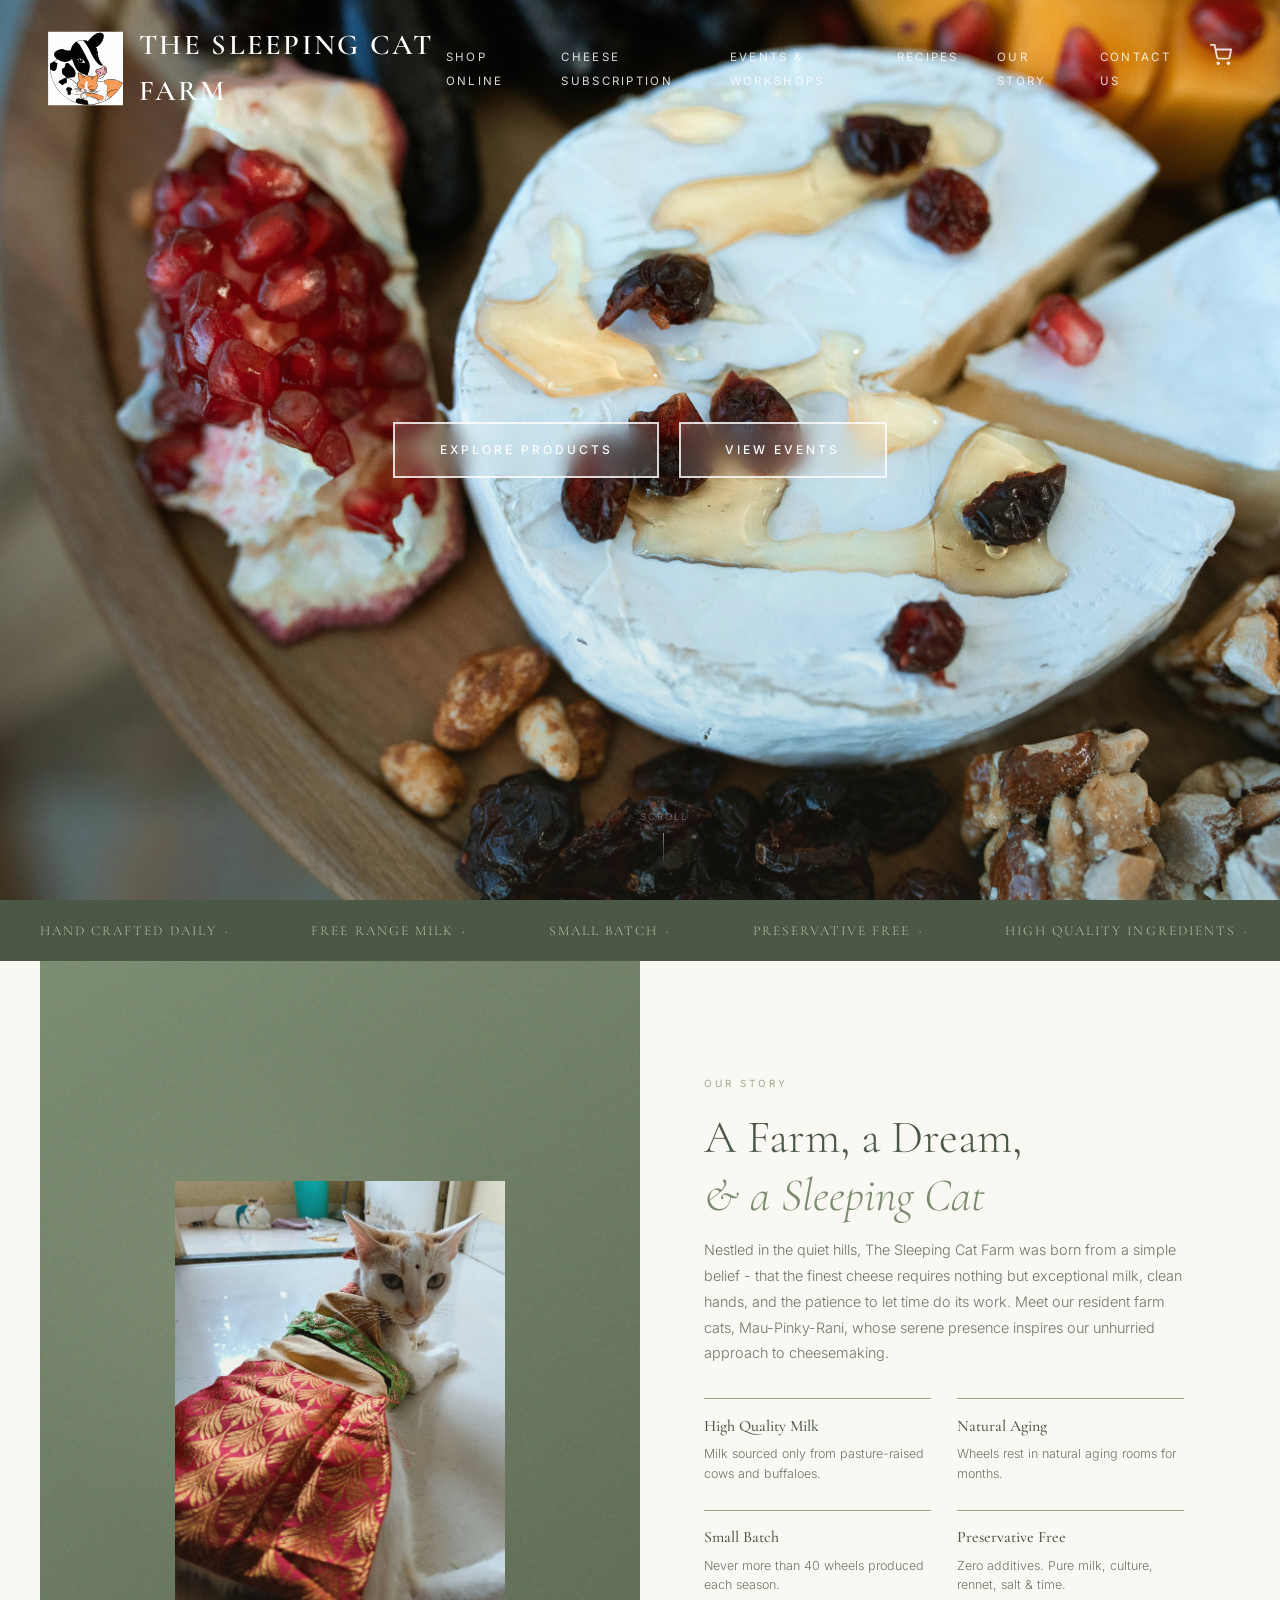
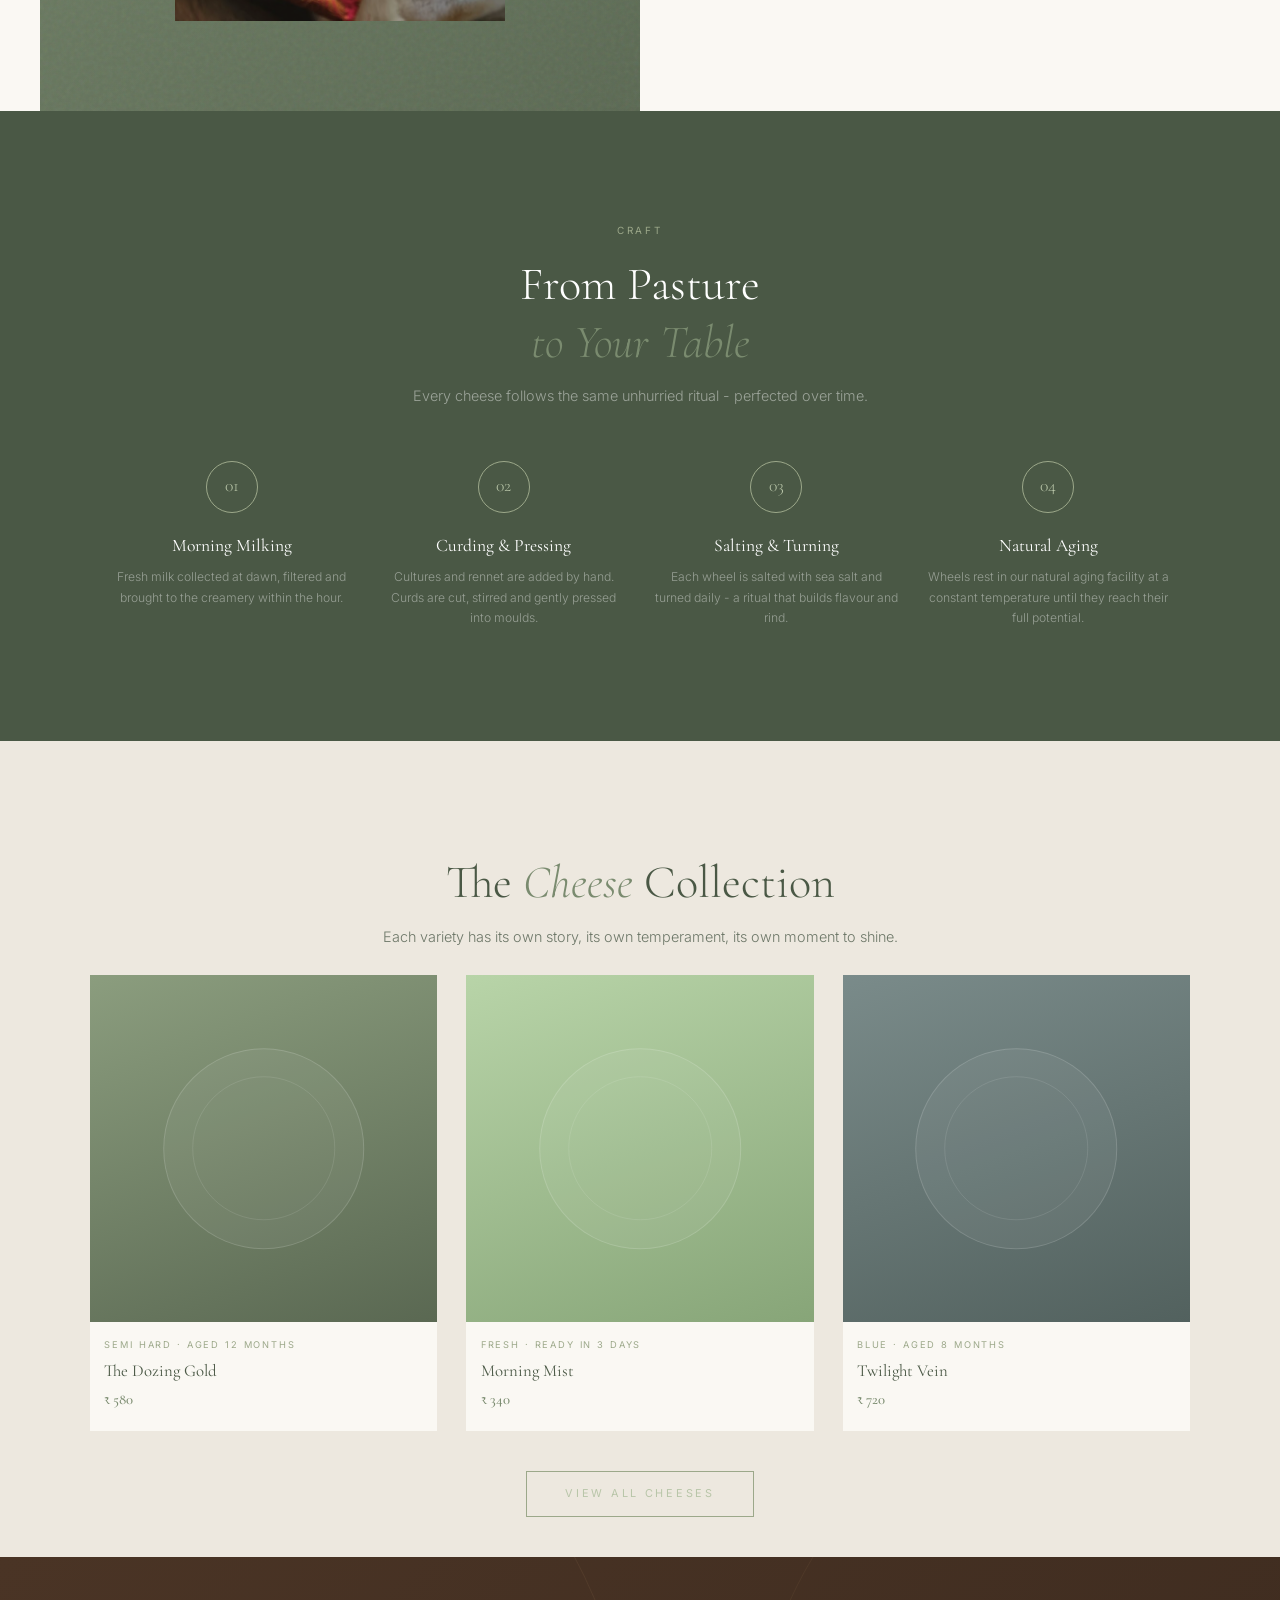
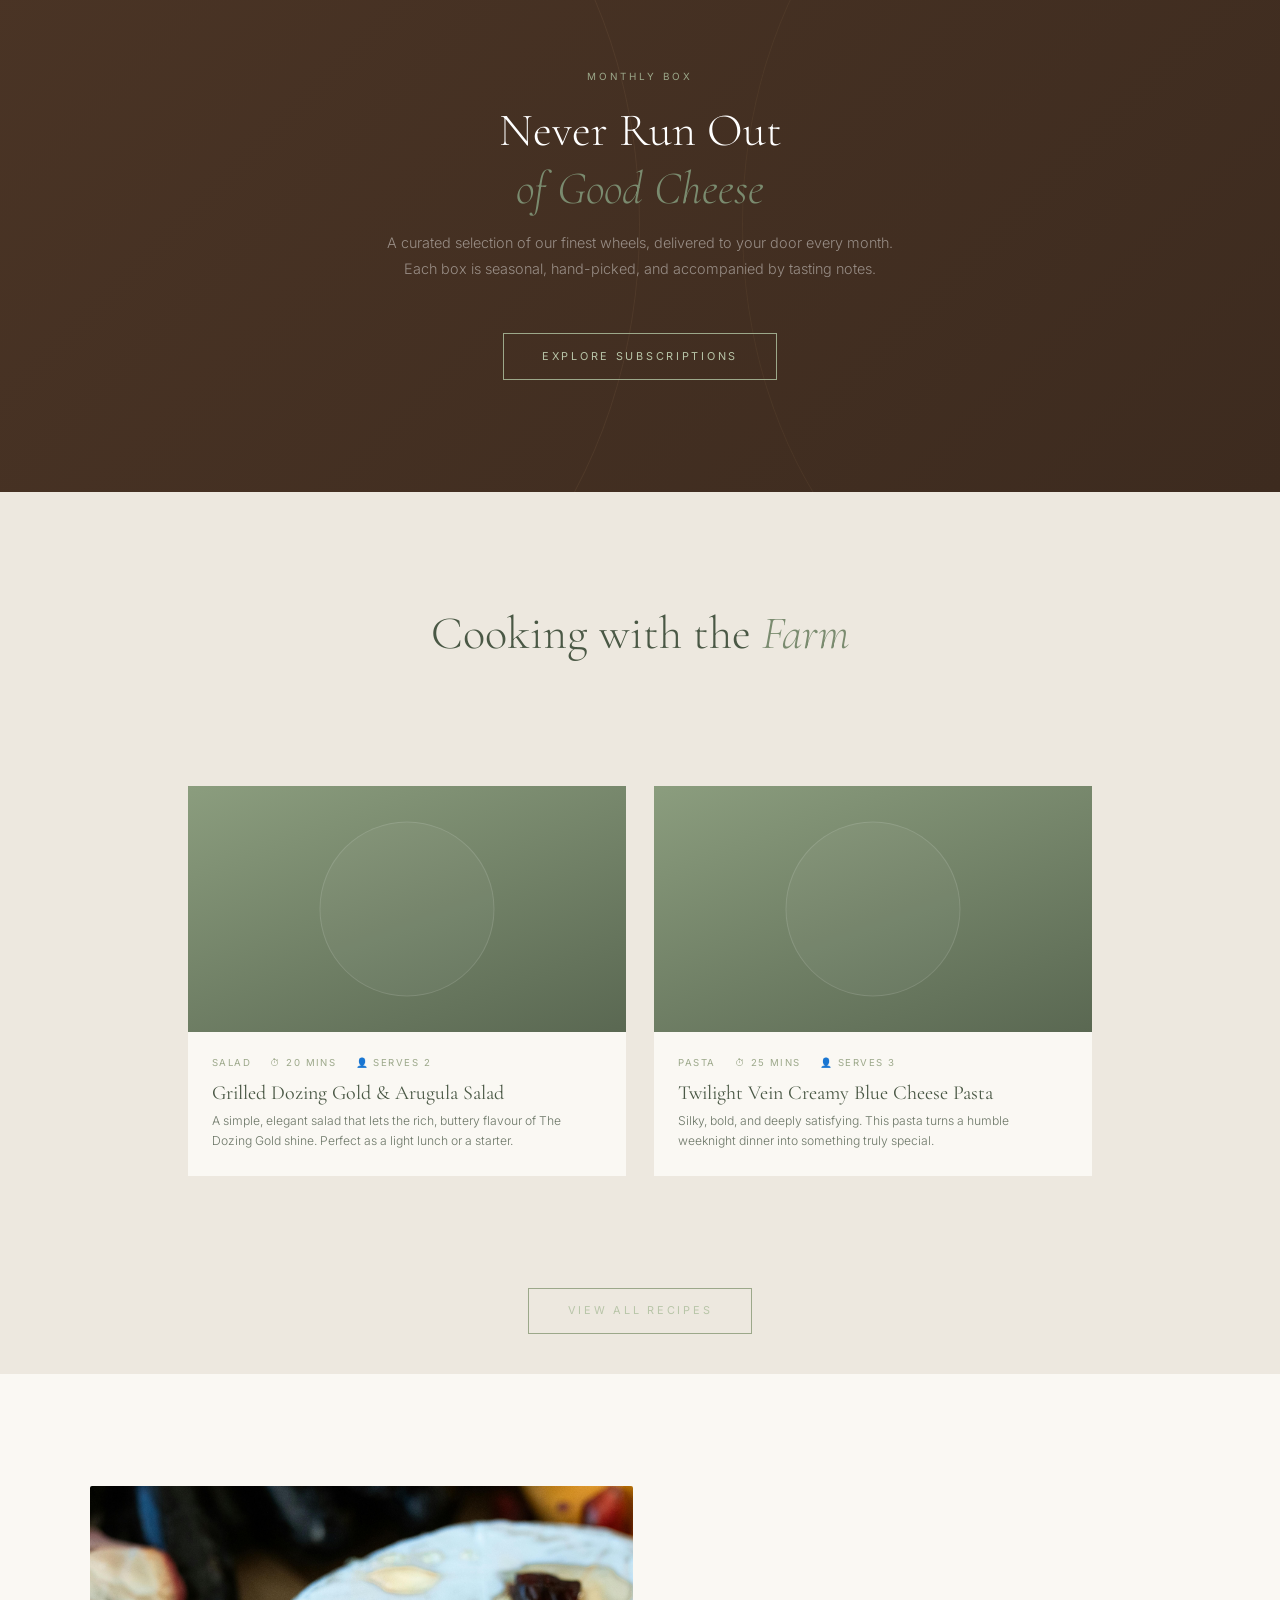
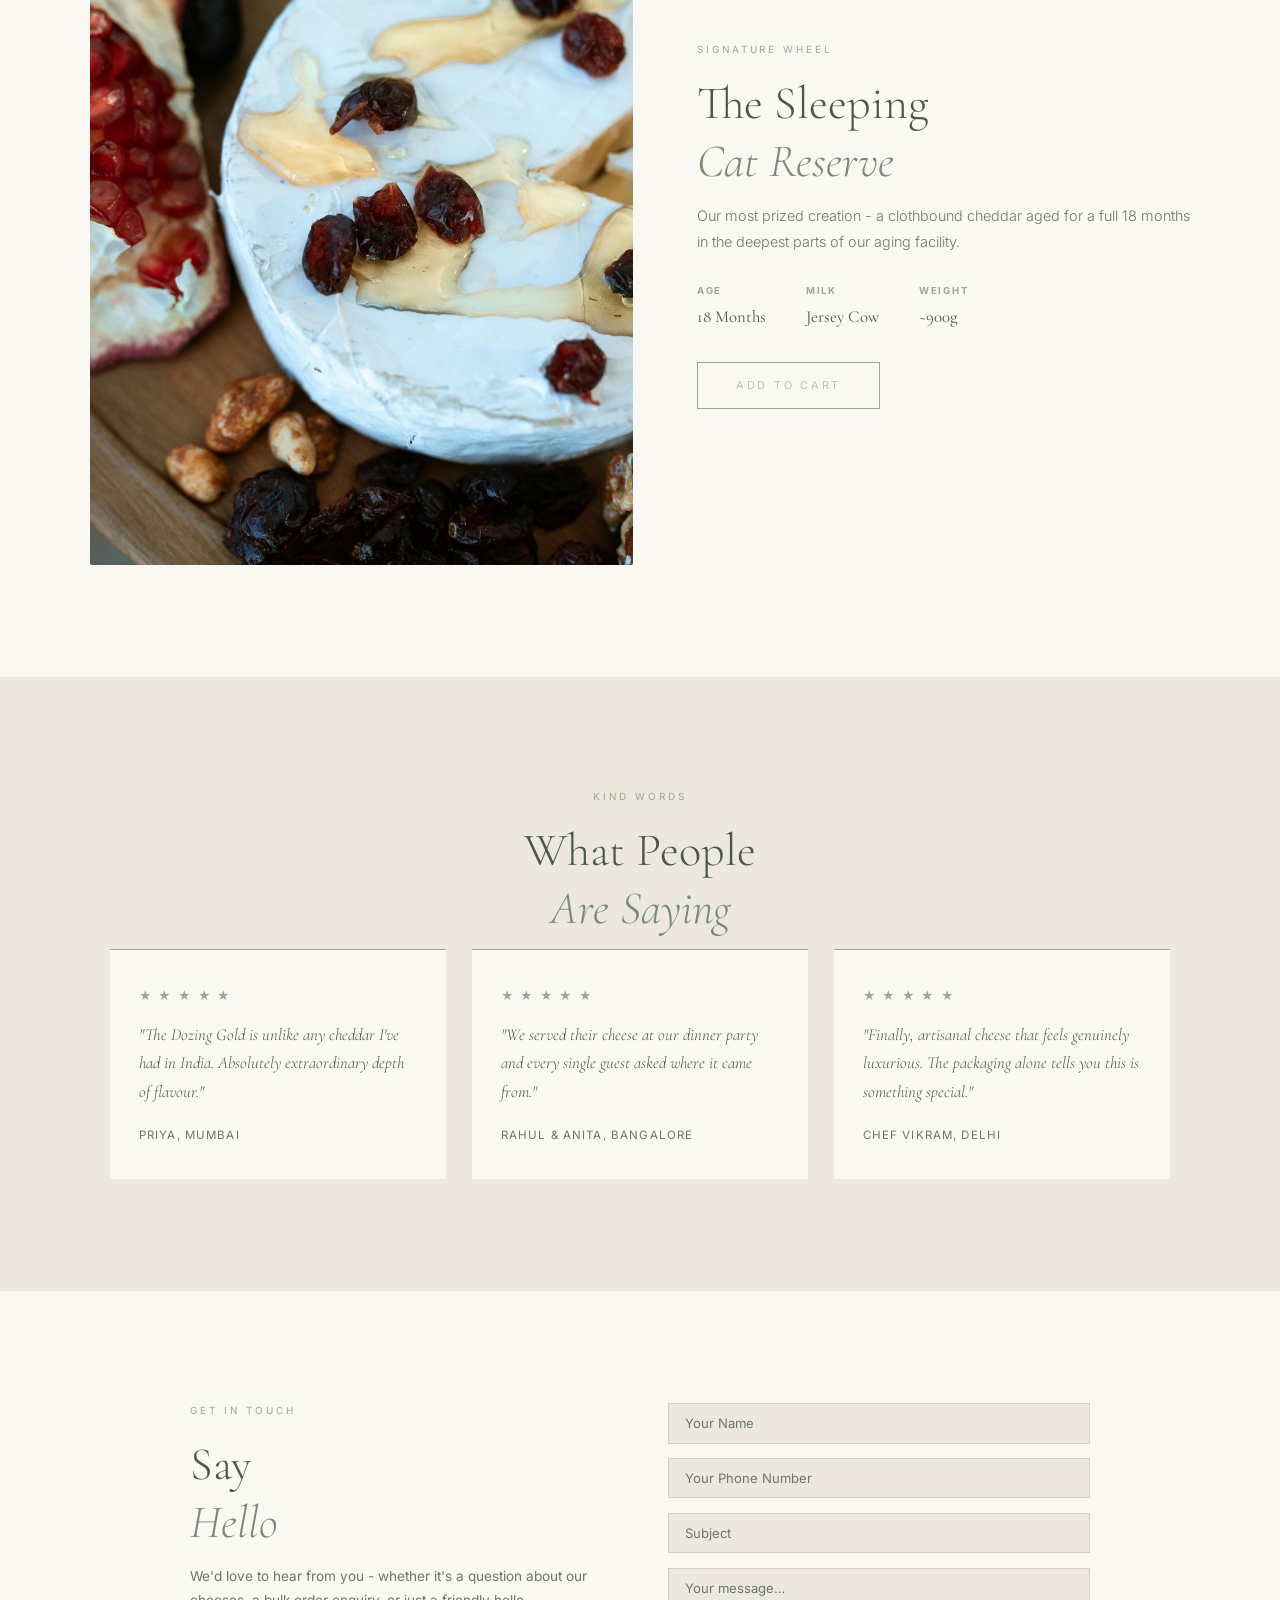
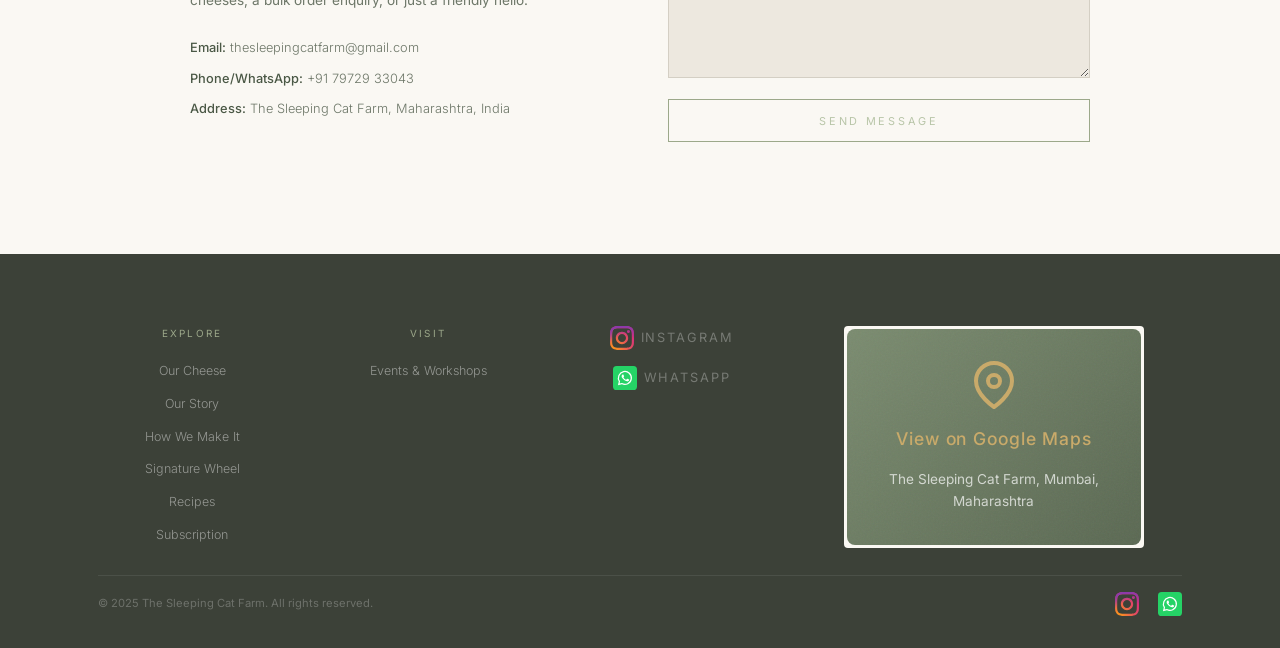
==== commit c646d49d: "Added cart feature" ====
--- a/index.html
+++ b/index.html
@@ -1,5 +1,6 @@
 <!DOCTYPE html>
 <html lang="en">
+
 <head>
   <meta charset="UTF-8" />
   <meta name="viewport" content="width=device-width, initial-scale=1.0" />
@@ -8,7 +9,9 @@
 
   <link rel="preconnect" href="https://fonts.googleapis.com" />
   <link rel="preconnect" href="https://fonts.gstatic.com" crossorigin />
-  <link href="https://fonts.googleapis.com/css2?family=Cormorant+Garamond:ital,wght@0,300;0,400;0,500;0,600;1,300;1,400;1,500&family=Inter:wght@300;400;500&display=swap" rel="stylesheet" />
+  <link
+    href="https://fonts.googleapis.com/css2?family=Cormorant+Garamond:ital,wght@0,300;0,400;0,500;0,600;1,300;1,400;1,500&family=Inter:wght@300;400;500&display=swap"
+    rel="stylesheet" />
 
   <link rel="stylesheet" href="css/base.css" />
   <link rel="stylesheet" href="css/components.css" />
@@ -16,226 +19,244 @@
   <link rel="stylesheet" href="css/pages.css" />
   <link rel="stylesheet" href="css/responsive.css" />
 </head>
+
 <body>
 
 
-<!-- ═══════════════════════════════════════════════════════════
+  <!-- ═══════════════════════════════════════════════════════════
      NAVIGATION
      ═══════════════════════════════════════════════════════════ -->
-<nav id="navbar">
-  <a href="index.html" class="nav-logo-wrapper">
-    <img src="assets/icons/farm-logo.svg" alt="The Sleeping Cat Farm Logo" class="nav-logo-icon">
-    <div class="nav-logo"></div>
-  </a>
-  <ul class="nav-links" id="nav-links"></ul>
-</nav>
-
-
-<!-- ═══════════════════════════════════════════════════════════
+  <nav id="navbar">
+    <a href="index.html" class="nav-logo-wrapper">
+      <img src="assets/icons/farm-logo.svg" alt="The Sleeping Cat Farm Logo" class="nav-logo-icon">
+      <div class="nav-logo"></div>
+    </a>
+    <ul class="nav-links" id="nav-links"></ul>
+    <button class="nav-hamburger" aria-label="Menu">
+      <span></span><span></span><span></span>
+    </button>
+  </nav>
+  <div class="nav-overlay"></div>
+
+
+  <!-- ═══════════════════════════════════════════════════════════
      HERO
      ═══════════════════════════════════════════════════════════ -->
-<section class="hero">
-  <div class="hero-slideshow" id="hero-slideshow">
-    <div class="hero-slide active" style="background-image: url('assets/images/hero-1.jpg')"></div>
-    <div class="hero-slide" style="background-image: url('assets/images/hero-2.jpg')"></div>
-    <div class="hero-slide" style="background-image: url('assets/images/hero-3.jpg')"></div>
+  <section class="hero">
+    <div class="hero-slideshow" id="hero-slideshow">
+      <div class="hero-slide active" style="background-image: url('assets/images/hero-1.jpg')"></div>
+      <div class="hero-slide" style="background-image: url('assets/images/hero-2.jpg')"></div>
+      <div class="hero-slide" style="background-image: url('assets/images/hero-3.jpg')"></div>
+    </div>
+    <div class="hero-bg"></div>
+    <div class="hero-content">
+      <div class="hero-buttons">
+        <a class="btn-primary hero-cta" href="pages/cheese-collection.html">Explore Products</a>
+        <a class="btn-primary hero-cta" href="pages/events.html">View Events</a>
+      </div>
+    </div>
+    <div class="scroll-hint">
+      <span>Scroll</span>
+      <div class="line"></div>
+    </div>
+  </section>
+
+
+  <!-- ═══════════════════════════════════════════════════════════
+     MARQUEE
+     ═══════════════════════════════════════════════════════════ -->
+  <div class="marquee-strip">
+    <div class="marquee-track" id="marquee-track"></div>
   </div>
-  <div class="hero-bg"></div>
-  <div class="hero-content">
-    <div class="hero-buttons">
-      <a class="btn-primary hero-cta" href="pages/cheese-collection.html">Explore Products</a>
-      <a class="btn-primary hero-cta" href="pages/events.html">View Events</a>
-    </div>
-  </div>
-  <div class="scroll-hint">
-    <span>Scroll</span>
-    <div class="line"></div>
-  </div>
-</section>
-
-
-<!-- ═══════════════════════════════════════════════════════════
-     MARQUEE
-     ═══════════════════════════════════════════════════════════ -->
-<div class="marquee-strip">
-  <div class="marquee-track" id="marquee-track"></div>
-</div>
-
-
-<!-- ═══════════════════════════════════════════════════════════
+
+
+  <!-- ═══════════════════════════════════════════════════════════
      OUR STORY
      ═══════════════════════════════════════════════════════════ -->
-<section id="story" class="story-section">
-  <div class="story">
-    <div class="story-visual">
-      <img class="story-cat" src="assets/images/rani.jpg" alt="Milo the sleeping cat" />
-    </div>
-    <div class="story-text reveal">
-      <div  class="section-label" id="story-label"></div>
-      <h2   class="section-title" id="story-title"></h2>
-      <p    class="section-desc"  id="story-body"></p>
-      <div  class="story-pillars" id="story-pillars"></div>
-    </div>
-  </div>
-</section>
-
-
-<!-- ═══════════════════════════════════════════════════════════
+  <section id="story" class="story-section">
+    <div class="story">
+      <div class="story-visual">
+        <img class="story-cat" src="assets/images/rani.jpg" alt="Milo the sleeping cat" />
+      </div>
+      <div class="story-text reveal">
+        <div class="section-label" id="story-label"></div>
+        <h2 class="section-title" id="story-title"></h2>
+        <p class="section-desc" id="story-body"></p>
+        <div class="story-pillars" id="story-pillars"></div>
+      </div>
+    </div>
+  </section>
+
+
+  <!-- ═══════════════════════════════════════════════════════════
      PROCESS
      ═══════════════════════════════════════════════════════════ -->
-<section id="process" class="process">
-  <div  class="section-label" id="process-label"></div>
-  <h2   class="section-title" id="process-title"></h2>
-  <p    class="section-desc"  id="process-desc"></p>
-  <div  class="process-steps" id="process-steps"></div>
-</section>
-
-
-<!-- ═══════════════════════════════════════════════════════════
+  <section id="process" class="process">
+    <div class="section-label" id="process-label"></div>
+    <h2 class="section-title" id="process-title"></h2>
+    <p class="section-desc" id="process-desc"></p>
+    <div class="process-steps" id="process-steps"></div>
+  </section>
+
+
+  <!-- ═══════════════════════════════════════════════════════════
      CHEESE COLLECTION (all products displayed)
      ═══════════════════════════════════════════════════════════ -->
-<section id="collection" class="collection" style="padding-bottom: 20px;">
-  <h2  class="section-title reveal" style="margin-top: 0;">The <em>Cheese</em> Collection</h2>
-  <p   class="section-desc reveal" style="margin-bottom: 25px;">Each variety has its own story, its own temperament, its own moment to shine.</p>
-  <div class="cheese-grid" id="cheese-grid" style="grid-template-columns: repeat(3, 1fr);"></div>
-  <style>
-    /* show only first 3 items in the grid */
-    #cheese-grid > *:nth-child(n+4) { display: none !important; }
-    /* prevent overflow if items would expand */
-    #cheese-grid { overflow: hidden; }
-  </style>
-  <div style="text-align: center; margin-top: 2.5rem; padding-bottom: 20px;">
-    <a href="pages/cheese-collection.html" class="btn-primary">View All Cheeses</a>
-  </div>
-</section>
-
-
-<!-- ═══════════════════════════════════════════════════════════
+  <section id="collection" class="collection" style="padding-bottom: 20px;">
+    <h2 class="section-title reveal" style="margin-top: 0;">The <em>Cheese</em> Collection</h2>
+    <p class="section-desc reveal" style="margin-bottom: 25px;">Each variety has its own story, its own temperament, its
+      own moment to shine.</p>
+    <div class="cheese-grid" id="cheese-grid" style="grid-template-columns: repeat(3, 1fr);"></div>
+    <style>
+      /* show only first 3 items in the grid */
+      #cheese-grid>*:nth-child(n+4) {
+        display: none !important;
+      }
+
+      /* prevent overflow if items would expand */
+      #cheese-grid {
+        overflow: hidden;
+      }
+    </style>
+    <div style="text-align: center; margin-top: 2.5rem; padding-bottom: 20px;">
+      <a href="pages/cheese-collection.html" class="btn-primary">View All Cheeses</a>
+    </div>
+  </section>
+
+
+  <!-- ═══════════════════════════════════════════════════════════
      SUBSCRIPTION CTA
      ═══════════════════════════════════════════════════════════ -->
-<section id="subscribe" class="subscription">
-  <div  class="section-label" id="sub-label"></div>
-  <h2   class="section-title" id="sub-title"></h2>
-  <p    class="section-desc"  id="sub-desc"></p>
-  <a    class="btn-primary"   id="sub-cta" href="#"></a>
-</section>
-
-
-<!-- ═══════════════════════════════════════════════════════════
+  <section id="subscribe" class="subscription">
+    <div class="section-label" id="sub-label"></div>
+    <h2 class="section-title" id="sub-title"></h2>
+    <p class="section-desc" id="sub-desc"></p>
+    <a class="btn-primary" id="sub-cta" href="#"></a>
+  </section>
+
+
+  <!-- ═══════════════════════════════════════════════════════════
      RECIPES PREVIEW
      ═══════════════════════════════════════════════════════════ -->
 
-<section id="product-row-section" class="product-row-section" style="padding-bottom: 20px;">
-  <h2  class="section-title reveal" style="margin-top: 0;">Cooking with the <em>Farm</em></h2>
-  <div class="recipes-grid" id="recipes-grid">
-  <!-- Populated by JS -->
-  </div>
-  <style>
-    /* show only first 2 items in the grid */
-    #recipes-grid > *:nth-child(n+3) { display: none !important; }
-    /* prevent overflow if items would expand */
-    #recipes-grid { overflow: hidden; }
-  </style>
-  <div style="text-align: center; margin-top: 0; padding-bottom: 20px;">
-    <a href="pages/recipes.html" class="btn-primary">View All Recipes</a>
-  </div>
-</section>
-
-
-<!-- ═══════════════════════════════════════════════════════════
+  <section id="product-row-section" class="product-row-section" style="padding-bottom: 20px;">
+    <h2 class="section-title reveal" style="margin-top: 0;">Cooking with the <em>Farm</em></h2>
+    <div class="recipes-grid" id="recipes-grid">
+      <!-- Populated by JS -->
+    </div>
+    <style>
+      /* show only first 2 items in the grid */
+      #recipes-grid>*:nth-child(n+3) {
+        display: none !important;
+      }
+
+      /* prevent overflow if items would expand */
+      #recipes-grid {
+        overflow: hidden;
+      }
+    </style>
+    <div style="text-align: center; margin-top: 0; padding-bottom: 20px;">
+      <a href="pages/recipes.html" class="btn-primary">View All Recipes</a>
+    </div>
+  </section>
+
+
+  <!-- ═══════════════════════════════════════════════════════════
      FEATURED / SIGNATURE WHEEL
      ═══════════════════════════════════════════════════════════ -->
-<section class="featured" id="featured">
-  <div class="featured-inner">
-    <div class="featured-visual reveal" id="featured-visual">
-      <div class="wheel-big"></div>
-      <div class="accent-line"></div>
-    </div>
-    <div class="featured-text reveal">
-      <div  class="section-label"  id="featured-label"></div>
-      <h2   class="section-title"  id="featured-title"></h2>
-      <p    class="section-desc"   id="featured-desc"></p>
-      <div  class="feat-detail"    id="featured-details"></div>
-      <a    class="btn-primary"    id="featured-cta" href="#"></a>
-    </div>
-  </div>
-</section>
-
-
-<!-- ═══════════════════════════════════════════════════════════
+  <section class="featured" id="featured">
+    <div class="featured-inner">
+      <div class="featured-visual reveal" id="featured-visual">
+        <div class="wheel-big"></div>
+        <div class="accent-line"></div>
+      </div>
+      <div class="featured-text reveal">
+        <div class="section-label" id="featured-label"></div>
+        <h2 class="section-title" id="featured-title"></h2>
+        <p class="section-desc" id="featured-desc"></p>
+        <div class="feat-detail" id="featured-details"></div>
+        <a class="btn-primary" id="featured-cta" href="#"></a>
+      </div>
+    </div>
+  </section>
+
+
+  <!-- ═══════════════════════════════════════════════════════════
      TESTIMONIALS
      ═══════════════════════════════════════════════════════════ -->
-<section class="testimonials">
-  <div class="section-label reveal">Kind Words</div>
-  <h2  class="section-title reveal">What People<br><em>Are Saying</em></h2>
-  <div class="testimonial-grid" id="testimonial-grid"></div>
-</section>
-
-
-<!-- ═══════════════════════════════════════════════════════════
+  <section class="testimonials">
+    <div class="section-label reveal">Kind Words</div>
+    <h2 class="section-title reveal">What People<br><em>Are Saying</em></h2>
+    <div class="testimonial-grid" id="testimonial-grid"></div>
+  </section>
+
+
+  <!-- ═══════════════════════════════════════════════════════════
      CONTACT SECTION
      ═══════════════════════════════════════════════════════════ -->
-<section id="contact-section" class="contact-section">
-  <div class="contact-inner">
-    <div class="contact-info">
-      <div  class="section-label">Get in Touch</div>
-      <h2   class="section-title" style="text-align:left;">Say<br><em>Hello</em></h2>
-      <p class="contact-desc">We'd love to hear from you - whether it's a question about our cheeses, a bulk order enquiry, or just a friendly hello.</p>
-      <div class="contact-details">
-        <p><strong>Email:</strong> <span id="contact-email"></span></p>
-        <p><strong>Phone/WhatsApp:</strong> <span id="contact-phone"></span></p>
-        <p><strong>Address:</strong> <span id="contact-address"></span></p>
-      </div>
-    </div>
-    <div class="contact-form-wrap">
-      <form id="contact-form">
-        <div class="form-row">
-          <input type="text"  id="cf-name"    placeholder="Your Name" required />
+  <section id="contact-section" class="contact-section">
+    <div class="contact-inner">
+      <div class="contact-info">
+        <div class="section-label">Get in Touch</div>
+        <h2 class="section-title" style="text-align:left;">Say<br><em>Hello</em></h2>
+        <p class="contact-desc">We'd love to hear from you - whether it's a question about our cheeses, a bulk order
+          enquiry, or just a friendly hello.</p>
+        <div class="contact-details">
+          <p><strong>Email:</strong> <span id="contact-email"></span></p>
+          <p><strong>Phone/WhatsApp:</strong> <span id="contact-phone"></span></p>
+          <p><strong>Address:</strong> <span id="contact-address"></span></p>
         </div>
-        <div class="form-row">
-          <input type="tel"   id="cf-phone"   placeholder="Your Phone Number" required />
-        </div>
-        <div class="form-row">
-          <input type="text"  id="cf-subject" placeholder="Subject" />
-        </div>
-        <div class="form-row">
-          <textarea id="cf-message" placeholder="Your message…" required></textarea>
-        </div>
-        <button type="submit" class="btn-primary" style="width:100%; text-align:center;">Send Message</button>
-      </form>
-    </div>
-  </div>
-</section>
-
-<!-- ═══════════════════════════════════════════════════════════
+      </div>
+      <div class="contact-form-wrap">
+        <form id="contact-form">
+          <div class="form-row">
+            <input type="text" id="cf-name" placeholder="Your Name" required />
+          </div>
+          <div class="form-row">
+            <input type="tel" id="cf-phone" placeholder="Your Phone Number" required />
+          </div>
+          <div class="form-row">
+            <input type="text" id="cf-subject" placeholder="Subject" />
+          </div>
+          <div class="form-row">
+            <textarea id="cf-message" placeholder="Your message…" required></textarea>
+          </div>
+          <button type="submit" class="btn-primary" style="width:100%; text-align:center;">Send Message</button>
+        </form>
+      </div>
+    </div>
+  </section>
+
+  <!-- ═══════════════════════════════════════════════════════════
      FOOTER
      ═══════════════════════════════════════════════════════════ -->
-<footer id="contact">
-  <div class="footer-grid">
-    <div id="footer-columns-1"></div>
-    <div id="footer-columns-2"></div>
-    <div class="social-links" id="footer-social" style="justify-content: center;"></div>
-    <div id="location" class="map-wrap">
-      <div id="map-container"></div>
-    </div>
-  </div>
-  <div class="footer-bottom">
-    <span id="footer-copyright"></span>
-    <div  class="social-links" id="footer-social-logo"></div>
-  </div>
-</footer>
-
-<!-- ═══════════════════════════════════════════════════════════
+  <footer id="contact">
+    <div class="footer-grid">
+      <div id="footer-columns-1"></div>
+      <div id="footer-columns-2"></div>
+      <div class="social-links" id="footer-social" style="margin-left: 1rem"></div>
+      <div id="location" class="map-wrap">
+        <div id="map-container"></div>
+      </div>
+    </div>
+    <div class="footer-bottom">
+      <span id="footer-copyright"></span>
+      <div class="social-links" id="footer-social-logo"></div>
+    </div>
+  </footer>
+
+  <!-- ═══════════════════════════════════════════════════════════
      SCRIPTS
      ═══════════════════════════════════════════════════════════ -->
-<script src="js/config.js"></script>
-<script src="js/render.js"></script>
-<script src="js/animations.js"></script>
-<script>
-  (function() {
-  const grid = document.getElementById('recipes-grid');
-  grid.innerHTML = SITE_CONFIG.recipes.map(r =>
-    `<a href="pages/recipe-${r.slug}.html" class="recipe-card reveal" style="text-decoration:none; color:inherit;">
+  <script src="js/config.js"></script>
+  <script src="js/cart.js"></script>
+  <script src="js/render.js"></script>
+  <script src="js/animations.js"></script>
+  <script>
+    (function () {
+      const grid = document.getElementById('recipes-grid');
+      grid.innerHTML = SITE_CONFIG.recipes.map(r =>
+        `<a href="pages/recipe-${r.slug}.html" class="recipe-card reveal" style="text-decoration:none; color:inherit;">
        <div class="recipe-card-visual">
          <div class="recipe-wheel"></div>
        </div>
@@ -249,44 +270,45 @@
          <p>${r.intro}</p>
        </div>
      </a>`
-  ).join('');
-
-  renderAll();
-  initAnimations();
-})();
-
-// Contact form handling
-document.addEventListener('DOMContentLoaded', function() {
-  const contactForm = document.getElementById('contact-form');
-
-  if (contactForm) {
-    contactForm.addEventListener('submit', function(e) {
-      e.preventDefault();
-
-      const name = document.getElementById('cf-name').value;
-      const phone = document.getElementById('cf-phone').value;
-      const subject = document.getElementById('cf-subject').value;
-      const message = document.getElementById('cf-message').value;
-
-      // Create WhatsApp message
-      const whatsappMessage = `*New Contact Form Submission*\n\nName: ${name}\nPhone: ${phone}\nSubject: ${subject}\n\nMessage:\n${message}`;
-
-      // Construct WhatsApp URL
-      const whatsappURL = `https://wa.me/${SITE_CONFIG.brand.whatsapp}?text=${encodeURIComponent(whatsappMessage)}`;
-
-      // Open WhatsApp in new tab
-      window.open(whatsappURL, '_blank');
-
-      // Reset form
-      contactForm.reset();
-
-      // Optional: Show success message
-      alert('Thank you for your message! You will be redirected to WhatsApp to complete sending your message.');
+      ).join('');
+
+      renderAll();
+      initAnimations();
+    })();
+
+    // Contact form handling
+    document.addEventListener('DOMContentLoaded', function () {
+      const contactForm = document.getElementById('contact-form');
+
+      if (contactForm) {
+        contactForm.addEventListener('submit', function (e) {
+          e.preventDefault();
+
+          const name = document.getElementById('cf-name').value;
+          const phone = document.getElementById('cf-phone').value;
+          const subject = document.getElementById('cf-subject').value;
+          const message = document.getElementById('cf-message').value;
+
+          // Create WhatsApp message
+          const whatsappMessage = `*New Contact Form Submission*\n\nName: ${name}\nPhone: ${phone}\nSubject: ${subject}\n\nMessage:\n${message}`;
+
+          // Construct WhatsApp URL
+          const whatsappURL = `https://wa.me/${SITE_CONFIG.brand.whatsapp}?text=${encodeURIComponent(whatsappMessage)}`;
+
+          // Open WhatsApp in new tab
+          window.open(whatsappURL, '_blank');
+
+          // Reset form
+          contactForm.reset();
+
+          // Optional: Show success message
+          alert('Thank you for your message! You will be redirected to WhatsApp to complete sending your message.');
+        });
+      }
     });
-  }
-});
-
-</script>
+
+  </script>
 
 </body>
+
 </html>
--- a/css/components.css
+++ b/css/components.css
@@ -251,4 +251,140 @@
   width: 25px;
   height: 25px;
   flex-shrink: 0;
+}
+
+
+/* ─── HAMBURGER MENU ─── */
+.nav-hamburger {
+  display: none;
+  background: none;
+  border: none;
+  cursor: pointer;
+  padding: 6px;
+  z-index: 110;
+}
+
+.nav-hamburger span {
+  display: block;
+  width: 24px;
+  height: 2px;
+  background: #fff;
+  margin: 5px 0;
+  transition: transform .3s, opacity .3s, background .3s;
+}
+
+nav.scrolled .nav-hamburger span { background: var(--deep-brown); }
+
+.nav-hamburger.open span:nth-child(1) { transform: rotate(45deg) translate(5px, 5px); }
+.nav-hamburger.open span:nth-child(2) { opacity: 0; }
+.nav-hamburger.open span:nth-child(3) { transform: rotate(-45deg) translate(5px, -5px); }
+
+/* Mobile nav overlay */
+.nav-overlay {
+  display: none;
+  position: fixed;
+  inset: 0;
+  background: rgba(0,0,0,.4);
+  z-index: 98;
+}
+
+.nav-overlay.active { display: block; }
+
+
+/* ─── CART ICON IN NAV ─── */
+.nav-cart-link {
+  position: relative;
+  display: flex;
+  align-items: center;
+}
+
+.nav-cart-icon {
+  width: 22px;
+  height: 22px;
+}
+
+.cart-badge {
+  position: absolute;
+  top: -8px;
+  right: -10px;
+  background: var(--gold);
+  color: #fff;
+  font-size: .55rem;
+  font-weight: 600;
+  min-width: 17px;
+  height: 17px;
+  border-radius: 50%;
+  display: flex;
+  align-items: center;
+  justify-content: center;
+  line-height: 1;
+  letter-spacing: 0;
+}
+
+
+/* ─── ADD TO CART BUTTON ─── */
+.btn-add-cart {
+  display: inline-flex;
+  align-items: center;
+  gap: .5rem;
+  padding: .9rem 2rem;
+  background: var(--deep-brown);
+  color: #fff;
+  font-size: .68rem;
+  letter-spacing: .2em;
+  text-transform: uppercase;
+  font-family: var(--font-sans);
+  font-weight: 500;
+  border: none;
+  border-radius: 4px;
+  cursor: pointer;
+  text-decoration: none;
+  transition: background .3s, box-shadow .3s, transform .15s;
+}
+
+.btn-add-cart:hover {
+  background: var(--warm-brown);
+  box-shadow: 0 4px 18px rgba(74,88,69,.35);
+  transform: translateY(-1px);
+}
+
+.btn-add-cart svg {
+  width: 16px;
+  height: 16px;
+  flex-shrink: 0;
+}
+
+/* Smaller variant for card grids */
+.btn-add-cart-sm {
+  padding: .55rem 1rem;
+  font-size: .6rem;
+  border-radius: 3px;
+}
+
+
+/* ─── CART TOAST NOTIFICATION ─── */
+.cart-toast {
+  position: fixed;
+  bottom: 2rem;
+  left: 50%;
+  transform: translateX(-50%) translateY(20px);
+  background: var(--deep-brown);
+  color: #fff;
+  padding: .8rem 1.6rem;
+  border-radius: 6px;
+  font-size: .78rem;
+  font-family: var(--font-sans);
+  font-weight: 400;
+  letter-spacing: .05em;
+  box-shadow: 0 6px 24px rgba(0,0,0,.2);
+  z-index: 10000;
+  opacity: 0;
+  transition: opacity .3s, transform .3s;
+  pointer-events: none;
+  white-space: nowrap;
+}
+
+.cart-toast.show {
+  opacity: 1;
+  transform: translateX(-50%) translateY(0);
 }
--- a/css/sections.css
+++ b/css/sections.css
@@ -834,5 +834,5 @@
   display: flex;
   flex-direction: column;
   gap: 1rem;
-  align-items: flex-start; /* aligns items to the left */
+  align-items: center; /* aligns items to the left */
 }
--- a/css/pages.css
+++ b/css/pages.css
@@ -19,11 +19,28 @@
    ═══════════════════════════════════════════ */
 
 /* Top nav on inner pages inherits the scrolled style permanently */
-.inner-page nav { background: rgba(245, 240, 232, .95); backdrop-filter: blur(8px); box-shadow: 0 1px 12px rgba(61,43,31,.08); padding: 0.8rem 3rem; }
-.inner-page nav .nav-logo { color: var(--deep-brown); }
-.inner-page nav .nav-links a { color: var(--warm-brown); }
-.inner-page nav .nav-links a::after { background: var(--gold); }
-.inner-page nav .nav-links a:hover { color: var(--deep-brown); }
+.inner-page nav {
+  background: rgba(245, 240, 232, .95);
+  backdrop-filter: blur(8px);
+  box-shadow: 0 1px 12px rgba(61, 43, 31, .08);
+  padding: 0.8rem 3rem;
+}
+
+.inner-page nav .nav-logo {
+  color: var(--deep-brown);
+}
+
+.inner-page nav .nav-links a {
+  color: var(--warm-brown);
+}
+
+.inner-page nav .nav-links a::after {
+  background: var(--gold);
+}
+
+.inner-page nav .nav-links a:hover {
+  color: var(--deep-brown);
+}
 
 /* Page hero banner (used on subscription, events, recipes, all-things-cheese) */
 .page-hero {
@@ -33,17 +50,39 @@
   position: relative;
   overflow: hidden;
 }
+
 .page-hero::before {
-  content:''; position:absolute; inset:0;
-  background: radial-gradient(ellipse 70% 60% at 55% 45%, rgba(156,168,138,.14) 0%, transparent 70%);
-  pointer-events:none;
-}
-.page-hero .section-label { color: var(--gold); position:relative; z-index:1; }
-.page-hero .section-title { color:#fff; position:relative; z-index:1; font-size: clamp(2rem, 4.5vw, 3.2rem); }
-.page-hero .section-desc  { color: rgba(255,255,255,.5); position:relative; z-index:1; max-width:580px; }
+  content: '';
+  position: absolute;
+  inset: 0;
+  background: radial-gradient(ellipse 70% 60% at 55% 45%, rgba(156, 168, 138, .14) 0%, transparent 70%);
+  pointer-events: none;
+}
+
+.page-hero .section-label {
+  color: var(--gold);
+  position: relative;
+  z-index: 1;
+}
+
+.page-hero .section-title {
+  color: #fff;
+  position: relative;
+  z-index: 1;
+  font-size: clamp(2rem, 4.5vw, 3.2rem);
+}
+
+.page-hero .section-desc {
+  color: rgba(255, 255, 255, .5);
+  position: relative;
+  z-index: 1;
+  max-width: 580px;
+}
 
 /* Page body wrapper */
-.page-body { background: var(--cream); }
+.page-body {
+  background: var(--cream);
+}
 
 
 
@@ -52,8 +91,13 @@
 /* ═══════════════════════════════════════════
    HOMEPAGE: BEST SELLERS / SPICED SIGNATURES ROWS
    ═══════════════════════════════════════════ */
-.product-row-section { background: var(--cream-dark); }
-.product-row-section.alt-bg  { background: var(--cream); }
+.product-row-section {
+  background: var(--cream-dark);
+}
+
+.product-row-section.alt-bg {
+  background: var(--cream);
+}
 
 .product-row-header {
   display: flex;
@@ -62,14 +106,29 @@
   max-width: 1100px;
   margin: 0 auto 2rem;
 }
-.product-row-header .section-title { text-align:left; margin:0; }
+
+.product-row-header .section-title {
+  text-align: left;
+  margin: 0;
+}
+
 .product-row-header .view-all-link {
-  font-size:.68rem; letter-spacing:.2em; text-transform:uppercase;
-  color: var(--gold); border-bottom:1px solid var(--gold); padding-bottom:3px;
-  cursor:pointer; transition: color .3s;
-  white-space:nowrap; margin-left:1.5rem; flex-shrink:0;
-}
-.product-row-header .view-all-link:hover { color: var(--deep-brown); }
+  font-size: .68rem;
+  letter-spacing: .2em;
+  text-transform: uppercase;
+  color: var(--gold);
+  border-bottom: 1px solid var(--gold);
+  padding-bottom: 3px;
+  cursor: pointer;
+  transition: color .3s;
+  white-space: nowrap;
+  margin-left: 1.5rem;
+  flex-shrink: 0;
+}
+
+.product-row-header .view-all-link:hover {
+  color: var(--deep-brown);
+}
 
 .product-row {
   display: grid;
@@ -90,53 +149,100 @@
   transition: transform .35s ease, box-shadow .35s ease;
   display: block;
 }
-.product-mini-card:hover { box-shadow: 0 8px 28px rgba(74,88,69,.12); transform: translateY(-3px); }
+
+.product-mini-card:hover {
+  box-shadow: 0 8px 28px rgba(74, 88, 69, .12);
+  transform: translateY(-3px);
+}
 
 .product-mini-card .mini-card-img {
   aspect-ratio: 1;
   position: relative;
   overflow: hidden;
 }
+
 .product-mini-card .mini-card-bg {
-  width:100%; height:100%;
+  width: 100%;
+  height: 100%;
   transition: transform .5s ease;
 }
-.product-mini-card:hover .mini-card-bg { transform: scale(1.06); }
+
+.product-mini-card:hover .mini-card-bg {
+  transform: scale(1.06);
+}
 
 /* Gradient colours (same palette) */
-.mini-aged  .mini-card-bg { background: linear-gradient(160deg, #8b9d7e 0%, #5a6852 100%); }
-.mini-fresh .mini-card-bg { background: linear-gradient(160deg, #b8d4a8 0%, #87a578 100%); }
-.mini-blue  .mini-card-bg { background: linear-gradient(160deg, #7a8b8a 0%, #52615e 100%); }
-.mini-goat  .mini-card-bg { background: linear-gradient(160deg, #a8b89a 0%, #798766 100%); }
-.mini-smoke .mini-card-bg { background: linear-gradient(160deg, #7a7968 0%, #52554a 100%); }
-.mini-cream .mini-card-bg { background: linear-gradient(160deg, #c9d4bb 0%, #9caa8c 100%); }
+.mini-aged .mini-card-bg {
+  background: linear-gradient(160deg, #8b9d7e 0%, #5a6852 100%);
+}
+
+.mini-fresh .mini-card-bg {
+  background: linear-gradient(160deg, #b8d4a8 0%, #87a578 100%);
+}
+
+.mini-blue .mini-card-bg {
+  background: linear-gradient(160deg, #7a8b8a 0%, #52615e 100%);
+}
+
+.mini-goat .mini-card-bg {
+  background: linear-gradient(160deg, #a8b89a 0%, #798766 100%);
+}
+
+.mini-smoke .mini-card-bg {
+  background: linear-gradient(160deg, #7a7968 0%, #52554a 100%);
+}
+
+.mini-cream .mini-card-bg {
+  background: linear-gradient(160deg, #c9d4bb 0%, #9caa8c 100%);
+}
 
 /* Decorative wheel in mini card */
 .product-mini-card .mini-wheel {
-  position:absolute; top:50%; left:50%;
-  transform: translate(-50%,-50%);
-  width:58%; aspect-ratio:1; border-radius:50%;
-  border:1px solid rgba(255,255,255,.15);
-  background: rgba(255,255,255,.05);
-  pointer-events:none;
-}
+  position: absolute;
+  top: 50%;
+  left: 50%;
+  transform: translate(-50%, -50%);
+  width: 58%;
+  aspect-ratio: 1;
+  border-radius: 50%;
+  border: 1px solid rgba(255, 255, 255, .15);
+  background: rgba(255, 255, 255, .05);
+  pointer-events: none;
+}
+
 .product-mini-card .mini-wheel::before {
-  content:''; position:absolute; inset:14%; border-radius:50%;
-  border:1px solid rgba(255,255,255,.1);
-}
-
-.product-mini-card .mini-card-body { padding: 1rem 0.9rem 1.2rem; }
+  content: '';
+  position: absolute;
+  inset: 14%;
+  border-radius: 50%;
+  border: 1px solid rgba(255, 255, 255, .1);
+}
+
+.product-mini-card .mini-card-body {
+  padding: 1rem 0.9rem 1.2rem;
+}
+
 .product-mini-card .mini-card-body .mini-type {
-  font-size:.58rem; letter-spacing:.2em; text-transform:uppercase;
-  color: var(--gold); margin-bottom:.3rem;
-}
+  font-size: .58rem;
+  letter-spacing: .2em;
+  text-transform: uppercase;
+  color: var(--gold);
+  margin-bottom: .3rem;
+}
+
 .product-mini-card .mini-card-body h4 {
-  font-family: var(--font-serif); font-size:1.05rem; font-weight:400;
-  color: var(--deep-brown); margin-bottom:.2rem;
-}
+  font-family: var(--font-serif);
+  font-size: 1.05rem;
+  font-weight: 400;
+  color: var(--deep-brown);
+  margin-bottom: .2rem;
+}
+
 .product-mini-card .mini-card-body .mini-price {
-  font-family: var(--font-serif); font-size:.92rem;
-  color: var(--warm-brown); font-weight:500;
+  font-family: var(--font-serif);
+  font-size: .92rem;
+  color: var(--warm-brown);
+  font-weight: 500;
 }
 
 
@@ -158,7 +264,9 @@
 }
 
 /* LEFT: Photo gallery */
-.product-gallery { position: relative; }
+.product-gallery {
+  position: relative;
+}
 
 .product-gallery-main {
   width: 100%;
@@ -169,28 +277,56 @@
   position: relative;
   margin-bottom: 1rem;
 }
+
 .product-gallery-main .gallery-bg {
-  width:100%; height:100%;
+  width: 100%;
+  height: 100%;
 }
 
 /* Gradient colours for gallery main */
-.gallery-aged  .gallery-bg { background: linear-gradient(160deg, #8b9d7e 0%, #5a6852 100%); }
-.gallery-fresh .gallery-bg { background: linear-gradient(160deg, #b8d4a8 0%, #87a578 100%); }
-.gallery-blue  .gallery-bg { background: linear-gradient(160deg, #7a8b8a 0%, #52615e 100%); }
-.gallery-goat  .gallery-bg { background: linear-gradient(160deg, #a8b89a 0%, #798766 100%); }
-.gallery-smoke .gallery-bg { background: linear-gradient(160deg, #7a7968 0%, #52554a 100%); }
-.gallery-cream .gallery-bg { background: linear-gradient(160deg, #c9d4bb 0%, #9caa8c 100%); }
+.gallery-aged .gallery-bg {
+  background: linear-gradient(160deg, #8b9d7e 0%, #5a6852 100%);
+}
+
+.gallery-fresh .gallery-bg {
+  background: linear-gradient(160deg, #b8d4a8 0%, #87a578 100%);
+}
+
+.gallery-blue .gallery-bg {
+  background: linear-gradient(160deg, #7a8b8a 0%, #52615e 100%);
+}
+
+.gallery-goat .gallery-bg {
+  background: linear-gradient(160deg, #a8b89a 0%, #798766 100%);
+}
+
+.gallery-smoke .gallery-bg {
+  background: linear-gradient(160deg, #7a7968 0%, #52554a 100%);
+}
+
+.gallery-cream .gallery-bg {
+  background: linear-gradient(160deg, #c9d4bb 0%, #9caa8c 100%);
+}
 
 .product-gallery-main .gallery-wheel {
-  position:absolute; top:50%; left:50%; transform:translate(-50%,-50%);
-  width:60%; aspect-ratio:1; border-radius:50%;
-  border:1px solid rgba(255,255,255,.18);
-  background: rgba(255,255,255,.06);
-  pointer-events:none;
-}
+  position: absolute;
+  top: 50%;
+  left: 50%;
+  transform: translate(-50%, -50%);
+  width: 60%;
+  aspect-ratio: 1;
+  border-radius: 50%;
+  border: 1px solid rgba(255, 255, 255, .18);
+  background: rgba(255, 255, 255, .06);
+  pointer-events: none;
+}
+
 .product-gallery-main .gallery-wheel::before {
-  content:''; position:absolute; inset:12%; border-radius:50%;
-  border:1px solid rgba(255,255,255,.1);
+  content: '';
+  position: absolute;
+  inset: 12%;
+  border-radius: 50%;
+  border: 1px solid rgba(255, 255, 255, .1);
 }
 
 /* Thumbnail strip */
@@ -198,139 +334,290 @@
   display: flex;
   gap: .6rem;
 }
+
 .product-gallery-thumbs .thumb {
-  width: 72px; height: 72px;
+  width: 72px;
+  height: 72px;
   border-radius: 3px;
   overflow: hidden;
   cursor: pointer;
   border: 2px solid transparent;
   transition: border-color .25s;
-  flex-shrink:0;
-}
-.product-gallery-thumbs .thumb.active { border-color: var(--gold); }
-.product-gallery-thumbs .thumb .thumb-bg { width:100%; height:100%; }
+  flex-shrink: 0;
+}
+
+.product-gallery-thumbs .thumb.active {
+  border-color: var(--gold);
+}
+
+.product-gallery-thumbs .thumb .thumb-bg {
+  width: 100%;
+  height: 100%;
+}
 
 /* Thumb gradient colours */
-.thumb-aged  .thumb-bg { background: linear-gradient(160deg, #8b9d7e 0%, #5a6852 100%); }
-.thumb-fresh .thumb-bg { background: linear-gradient(160deg, #b8d4a8 0%, #87a578 100%); }
-.thumb-blue  .thumb-bg { background: linear-gradient(160deg, #7a8b8a 0%, #52615e 100%); }
-.thumb-goat  .thumb-bg { background: linear-gradient(160deg, #a8b89a 0%, #798766 100%); }
-.thumb-smoke .thumb-bg { background: linear-gradient(160deg, #7a7968 0%, #52554a 100%); }
-.thumb-cream .thumb-bg { background: linear-gradient(160deg, #c9d4bb 0%, #9caa8c 100%); }
+.thumb-aged .thumb-bg {
+  background: linear-gradient(160deg, #8b9d7e 0%, #5a6852 100%);
+}
+
+.thumb-fresh .thumb-bg {
+  background: linear-gradient(160deg, #b8d4a8 0%, #87a578 100%);
+}
+
+.thumb-blue .thumb-bg {
+  background: linear-gradient(160deg, #7a8b8a 0%, #52615e 100%);
+}
+
+.thumb-goat .thumb-bg {
+  background: linear-gradient(160deg, #a8b89a 0%, #798766 100%);
+}
+
+.thumb-smoke .thumb-bg {
+  background: linear-gradient(160deg, #7a7968 0%, #52554a 100%);
+}
+
+.thumb-cream .thumb-bg {
+  background: linear-gradient(160deg, #c9d4bb 0%, #9caa8c 100%);
+}
 
 /* RIGHT: Product info */
-.product-info { padding-top: .5rem; }
+.product-info {
+  padding-top: .5rem;
+}
 
 .product-info .breadcrumb {
-  font-size:.68rem; color: var(--text-muted); letter-spacing:.1em;
-  text-transform:uppercase; margin-bottom:1.2rem;
-}
-.product-info .breadcrumb a { color: var(--text-muted); transition:color .3s; }
-.product-info .breadcrumb a:hover { color: var(--gold); }
-.product-info .breadcrumb span { margin: 0 .5rem; }
+  font-size: .68rem;
+  color: var(--text-muted);
+  letter-spacing: .1em;
+  text-transform: uppercase;
+  margin-bottom: 1.2rem;
+}
+
+.product-info .breadcrumb a {
+  color: var(--text-muted);
+  transition: color .3s;
+}
+
+.product-info .breadcrumb a:hover {
+  color: var(--gold);
+}
+
+.product-info .breadcrumb span {
+  margin: 0 .5rem;
+}
 
 .product-info .product-type {
-  font-size:.62rem; letter-spacing:.22em; text-transform:uppercase;
-  color: var(--gold); margin-bottom:.6rem;
-}
+  font-size: .62rem;
+  letter-spacing: .22em;
+  text-transform: uppercase;
+  color: var(--gold);
+  margin-bottom: .6rem;
+}
+
 .product-info .product-name {
-  font-family: var(--font-serif); font-size: clamp(1.8rem, 3.5vw, 2.6rem);
-  font-weight:300; color: var(--deep-brown); line-height:1.2; margin-bottom:.6rem;
-}
+  font-family: var(--font-serif);
+  font-size: clamp(1.8rem, 3.5vw, 2.6rem);
+  font-weight: 300;
+  color: var(--deep-brown);
+  line-height: 1.2;
+  margin-bottom: .6rem;
+}
+
 .product-info .product-price {
-  font-family: var(--font-serif); font-size:1.5rem;
-  color: var(--warm-brown); font-weight:500; margin-bottom:.8rem;
-}
+  font-family: var(--font-serif);
+  font-size: 1.5rem;
+  color: var(--warm-brown);
+  font-weight: 500;
+  margin-bottom: .8rem;
+}
+
 .product-info .product-desc {
-  font-size:.88rem; color: var(--text-muted); font-weight:300;
-  line-height:1.8; margin-bottom:1.4rem;
+  font-size: .88rem;
+  color: var(--text-muted);
+  font-weight: 300;
+  line-height: 1.8;
+  margin-bottom: 1.4rem;
 }
 
 /* Meta row: weight, best within, rennet */
 .product-meta {
-  display: flex; gap: 2rem; flex-wrap:wrap;
-  padding: 1rem 0; border-top:1px solid var(--cream-dark); border-bottom:1px solid var(--cream-dark);
-  margin-bottom:1.6rem;
-}
+  display: flex;
+  gap: 2rem;
+  flex-wrap: wrap;
+  padding: 1rem 0;
+  border-top: 1px solid var(--cream-dark);
+  border-bottom: 1px solid var(--cream-dark);
+  margin-bottom: 1.6rem;
+}
+
 .product-meta-item .meta-label {
-  font-size:.58rem; letter-spacing:.18em; text-transform:uppercase;
-  color: var(--gold); margin-bottom:.2rem;
-}
+  font-size: .58rem;
+  letter-spacing: .18em;
+  text-transform: uppercase;
+  color: var(--gold);
+  margin-bottom: .2rem;
+}
+
 .product-meta-item .meta-value {
-  font-family: var(--font-serif); font-size:.95rem;
-  color: var(--deep-brown); font-weight:400;
+  font-family: var(--font-serif);
+  font-size: .95rem;
+  color: var(--deep-brown);
+  font-weight: 400;
 }
 
 /* WhatsApp CTA button */
 .btn-whatsapp {
-  display:inline-flex; align-items:center; gap:.7rem;
+  display: inline-flex;
+  align-items: center;
+  gap: .7rem;
   padding: .9rem 2rem;
   background: #25a244;
   color: #fff;
-  font-size:.68rem; letter-spacing:.2em; text-transform:uppercase;
-  font-family: var(--font-sans); font-weight:500;
-  border:none; border-radius:4px; cursor:pointer;
-  text-decoration:none;
+  font-size: .68rem;
+  letter-spacing: .2em;
+  text-transform: uppercase;
+  font-family: var(--font-sans);
+  font-weight: 500;
+  border: none;
+  border-radius: 4px;
+  cursor: pointer;
+  text-decoration: none;
   transition: background .3s, box-shadow .3s;
 }
-.btn-whatsapp:hover { background:#1e8a39; box-shadow: 0 4px 18px rgba(37,162,68,.35); }
-.btn-whatsapp svg { width:18px; height:18px; flex-shrink:0; }
+
+.btn-whatsapp:hover {
+  background: #1e8a39;
+  box-shadow: 0 4px 18px rgba(37, 162, 68, .35);
+}
+
+.btn-whatsapp svg {
+  width: 18px;
+  height: 18px;
+  flex-shrink: 0;
+}
 
 /* Collapsible accordion sections on detail page */
-.detail-accordion { margin-top: 2rem; }
-.detail-accordion-item { border-top: 1px solid var(--cream-dark); }
-.detail-accordion-item:last-child { border-bottom: 1px solid var(--cream-dark); }
+.detail-accordion {
+  margin-top: 2rem;
+}
+
+.detail-accordion-item {
+  border-top: 1px solid var(--cream-dark);
+}
+
+.detail-accordion-item:last-child {
+  border-bottom: 1px solid var(--cream-dark);
+}
 
 .detail-accordion-btn {
-  width:100%; background:none; border:none; cursor:pointer;
-  display:flex; justify-content:space-between; align-items:center;
+  width: 100%;
+  background: none;
+  border: none;
+  cursor: pointer;
+  display: flex;
+  justify-content: space-between;
+  align-items: center;
   padding: .9rem 0;
-  font-family: var(--font-sans); font-size:.7rem; letter-spacing:.2em;
-  text-transform:uppercase; color: var(--deep-brown); font-weight:500;
+  font-family: var(--font-sans);
+  font-size: .7rem;
+  letter-spacing: .2em;
+  text-transform: uppercase;
+  color: var(--deep-brown);
+  font-weight: 500;
   transition: color .3s;
 }
-.detail-accordion-btn:hover { color: var(--gold); }
+
+.detail-accordion-btn:hover {
+  color: var(--gold);
+}
+
 .detail-accordion-btn .accordion-icon {
-  font-size:1rem; transition: transform .3s; color: var(--gold);
-}
-.detail-accordion-btn.open .accordion-icon { transform: rotate(45deg); }
+  font-size: 1rem;
+  transition: transform .3s;
+  color: var(--gold);
+}
+
+.detail-accordion-btn.open .accordion-icon {
+  transform: rotate(45deg);
+}
 
 .detail-accordion-body {
-  max-height:0; overflow:hidden;
-  transition: max-height .4s cubic-bezier(.22,.61,0,1);
-}
-.detail-accordion-body.open { max-height: 600px; }
+  max-height: 0;
+  overflow: hidden;
+  transition: max-height .4s cubic-bezier(.22, .61, 0, 1);
+}
+
+.detail-accordion-body.open {
+  max-height: 600px;
+}
+
 .detail-accordion-body .accordion-content {
   padding: 0 0 1.2rem;
-  font-size:.82rem; color: var(--text-muted); font-weight:300; line-height:1.8;
-}
-.detail-accordion-body .accordion-content ul { list-style:none; padding:0; }
-.detail-accordion-body .accordion-content ul li { padding:.25rem 0; }
+  font-size: .82rem;
+  color: var(--text-muted);
+  font-weight: 300;
+  line-height: 1.8;
+}
+
+.detail-accordion-body .accordion-content ul {
+  list-style: none;
+  padding: 0;
+}
+
+.detail-accordion-body .accordion-content ul li {
+  padding: .25rem 0;
+}
+
 .detail-accordion-body .accordion-content ul li::before {
-  content:"◆ "; font-size:.5rem; color: var(--gold); vertical-align:middle; margin-right:.3rem;
+  content: "◆ ";
+  font-size: .5rem;
+  color: var(--gold);
+  vertical-align: middle;
+  margin-right: .3rem;
 }
 
 /* Nutrition table inside accordion */
 .nutrition-grid {
-  display: grid; grid-template-columns: repeat(5,1fr); gap:.6rem;
-  margin-top:.6rem;
-}
-.nutrition-item { text-align:center; }
+  display: grid;
+  grid-template-columns: repeat(5, 1fr);
+  gap: .6rem;
+  margin-top: .6rem;
+}
+
+.nutrition-item {
+  text-align: center;
+}
+
 .nutrition-item .n-value {
-  font-family: var(--font-serif); font-size:1.05rem;
-  color: var(--deep-brown); font-weight:500;
-}
+  font-family: var(--font-serif);
+  font-size: 1.05rem;
+  color: var(--deep-brown);
+  font-weight: 500;
+}
+
 .nutrition-item .n-label {
-  font-size:.6rem; letter-spacing:.1em; text-transform:uppercase;
-  color: var(--text-muted); margin-top:.2rem;
+  font-size: .6rem;
+  letter-spacing: .1em;
+  text-transform: uppercase;
+  color: var(--text-muted);
+  margin-top: .2rem;
 }
 
 /* Pairing tags */
-.pairing-tags { display:flex; flex-wrap:wrap; gap:.5rem; margin-top:.5rem; }
+.pairing-tags {
+  display: flex;
+  flex-wrap: wrap;
+  gap: .5rem;
+  margin-top: .5rem;
+}
+
 .pairing-tag {
-  display:inline-block; padding:.3rem .7rem;
-  border:1px solid var(--cream-dark);
-  font-size:.7rem; color: var(--deep-brown); border-radius:2px;
+  display: inline-block;
+  padding: .3rem .7rem;
+  border: 1px solid var(--cream-dark);
+  font-size: .7rem;
+  color: var(--deep-brown);
+  border-radius: 2px;
 }
 
 
@@ -339,7 +626,7 @@
    ═══════════════════════════════════════════ */
 .subscription-tiers {
   display: grid;
-  grid-template-columns: repeat(3,1fr);
+  grid-template-columns: repeat(3, 1fr);
   gap: 1.6rem;
   max-width: 1060px;
   margin: 0 auto;
@@ -353,56 +640,118 @@
   position: relative;
   transition: box-shadow .35s;
 }
-.tier-card:hover { box-shadow: 0 8px 32px rgba(74,88,69,.1); }
-.tier-card.highlight { border-color: var(--gold); }
+
+.tier-card:hover {
+  box-shadow: 0 8px 32px rgba(74, 88, 69, .1);
+}
+
+.tier-card.highlight {
+  border-color: var(--gold);
+}
+
 .tier-card.highlight::before {
-  content:"Most Popular"; position:absolute; top:-12px; left:50%; transform:translateX(-50%);
-  background: var(--gold); color:#fff; font-size:.58rem; letter-spacing:.2em;
-  text-transform:uppercase; padding:.3rem .9rem; white-space:nowrap;
+  content: "Most Popular";
+  position: absolute;
+  top: -12px;
+  left: 50%;
+  transform: translateX(-50%);
+  background: var(--gold);
+  color: #fff;
+  font-size: .58rem;
+  letter-spacing: .2em;
+  text-transform: uppercase;
+  padding: .3rem .9rem;
+  white-space: nowrap;
 }
 
 .tier-card h3 {
-  font-family: var(--font-serif); font-size:1.4rem; font-weight:400;
-  color: var(--deep-brown); margin-bottom:.4rem;
-}
+  font-family: var(--font-serif);
+  font-size: 1.4rem;
+  font-weight: 400;
+  color: var(--deep-brown);
+  margin-bottom: .4rem;
+}
+
 .tier-card .tier-price {
-  font-family: var(--font-serif); font-size:1.6rem;
-  color: var(--warm-brown); font-weight:500; margin-bottom:.3rem;
-}
+  font-family: var(--font-serif);
+  font-size: 1.6rem;
+  color: var(--warm-brown);
+  font-weight: 500;
+  margin-bottom: .3rem;
+}
+
 .tier-card .tier-weight {
-  font-size:.72rem; color: var(--text-muted); margin-bottom:1.2rem;
-}
-.tier-card ul { list-style:none; margin-bottom:1.8rem; }
+  font-size: .72rem;
+  color: var(--text-muted);
+  margin-bottom: 1.2rem;
+}
+
+.tier-card ul {
+  list-style: none;
+  margin-bottom: 1.8rem;
+}
+
 .tier-card ul li {
-  font-size:.78rem; color: var(--text-muted); padding:.35rem 0;
-  border-bottom:1px solid var(--cream-dark); font-weight:300;
-}
-.tier-card ul li:last-child { border-bottom:none; }
-.tier-card ul li::before { content:"✓ "; color: var(--gold); font-weight:600; }
+  font-size: .78rem;
+  color: var(--text-muted);
+  padding: .35rem 0;
+  border-bottom: 1px solid var(--cream-dark);
+  font-weight: 300;
+}
+
+.tier-card ul li:last-child {
+  border-bottom: none;
+}
+
+.tier-card ul li::before {
+  content: "✓ ";
+  color: var(--gold);
+  font-weight: 600;
+}
 
 /* Subscription form section */
 .subscription-form-section {
   background: var(--cream-dark);
   padding: var(--space-xl) var(--space-lg);
-  text-align:center;
-}
+  text-align: center;
+}
+
 .subscription-form {
-  max-width: 520px; margin: 0 auto;
-}
-.subscription-form .form-row { margin-bottom:1rem; }
+  max-width: 520px;
+  margin: 0 auto;
+}
+
+.subscription-form .form-row {
+  margin-bottom: 1rem;
+}
+
 .subscription-form input,
 .subscription-form select {
-  width:100%; padding:.75rem 1rem;
-  background: var(--cream); border:1px solid #d4cfc4;
-  font-family: var(--font-sans); font-size:.82rem;
-  color: var(--charcoal); outline:none;
+  width: 100%;
+  padding: .75rem 1rem;
+  background: var(--cream);
+  border: 1px solid #d4cfc4;
+  font-family: var(--font-sans);
+  font-size: .82rem;
+  color: var(--charcoal);
+  outline: none;
   transition: border-color .3s;
 }
+
 .subscription-form input:focus,
-.subscription-form select:focus { border-color: var(--gold); }
-.subscription-form input::placeholder { color: var(--text-muted); }
+.subscription-form select:focus {
+  border-color: var(--gold);
+}
+
+.subscription-form input::placeholder {
+  color: var(--text-muted);
+}
+
 .subscription-form .form-note {
-  font-size:.7rem; color: var(--text-muted); margin-top:1rem; text-align:left;
+  font-size: .7rem;
+  color: var(--text-muted);
+  margin-top: 1rem;
+  text-align: left;
 }
 
 
@@ -410,84 +759,160 @@
    EVENTS PAGE
    ═══════════════════════════════════════════ */
 .events-list {
-  max-width: 900px; margin: 0 auto;
+  max-width: 900px;
+  margin: 0 auto;
   padding: var(--space-xl) var(--space-lg);
 }
 
 .event-card {
-  display: grid;
-  grid-template-columns: 1fr 1fr;
-  gap: 3rem;
-  align-items: center;
-  background: var(--cream);
-  margin-bottom: 2.5rem;
-  overflow: hidden;
-  transition: box-shadow .35s;
-}
-.event-card:hover { box-shadow: 0 8px 32px rgba(74,88,69,.1); }
+  margin: 1rem;
+}
+
+.event-image {
+  width: 100%;
+  height: auto;
+  display: block;
+  border-radius: 8px; /* Optional: rounded corners */
+}
+
+/* Mobile optimization */
+@media (max-width: 768px) {
+  .event-card {
+    margin: 0.5rem;
+  }
+}
+
+.event-card:hover {
+  box-shadow: 0 8px 32px rgba(74, 88, 69, .1);
+}
 
 .event-card-visual {
   aspect-ratio: 4/3;
   background: linear-gradient(160deg, #8b9d7e 0%, #5a6852 100%);
-  position:relative; overflow:hidden;
-}
+  position: relative;
+  overflow: hidden;
+}
+
 .event-card-visual .event-wheel {
-  position:absolute; top:50%; left:50%; transform:translate(-50%,-50%);
-  width:55%; aspect-ratio:1; border-radius:50%;
-  border:1px solid rgba(255,255,255,.15);
-  background:rgba(255,255,255,.05);
-}
-
-.event-card-body { padding-right: 2rem; }
+  position: absolute;
+  top: 50%;
+  left: 50%;
+  transform: translate(-50%, -50%);
+  width: 45%;
+  aspect-ratio: 1;
+  border-radius: 50%;
+  border: 1px solid rgba(255, 255, 255, .15);
+  background: rgba(255, 255, 255, .05);
+}
+
+.event-card-body {
+  padding-right: 2rem;
+}
+
 .event-card-body .event-category {
-  font-size:.6rem; letter-spacing:.22em; text-transform:uppercase;
-  color: var(--gold); margin-bottom:.5rem;
-}
+  font-size: .6rem;
+  letter-spacing: .22em;
+  text-transform: uppercase;
+  color: var(--gold);
+  margin-bottom: .5rem;
+}
+
 .event-card-body h3 {
-  font-family: var(--font-serif); font-size:1.6rem; font-weight:300;
-  color: var(--deep-brown); margin-bottom:.6rem; line-height:1.3;
-}
-.event-card-body .event-meta { margin-bottom:1rem; }
+  font-family: var(--font-serif);
+  font-size: 1.6rem;
+  font-weight: 300;
+  color: var(--deep-brown);
+  margin-bottom: .6rem;
+  line-height: 1.3;
+}
+
+.event-card-body .event-meta {
+  margin-bottom: 1rem;
+}
+
 .event-card-body .event-meta p {
-  font-size:.76rem; color: var(--text-muted); font-weight:300; margin-bottom:.25rem;
-}
-.event-card-body .event-meta strong { color: var(--deep-brown); font-weight:500; }
+  font-size: .76rem;
+  color: var(--text-muted);
+  font-weight: 300;
+  margin-bottom: .25rem;
+}
+
+.event-card-body .event-meta strong {
+  color: var(--deep-brown);
+  font-weight: 500;
+}
+
 .event-card-body .event-short-desc {
-  font-size:.8rem; color: var(--text-muted); line-height:1.7; margin-bottom:1.2rem;
+  font-size: .8rem;
+  color: var(--text-muted);
+  line-height: 1.7;
+  margin-bottom: 1.2rem;
 }
 
 /* Event detail (expanded view) */
 .event-detail-section {
-  max-width: 780px; margin: 0 auto;
+  max-width: 780px;
+  margin: 0 auto;
   padding: var(--space-lg) var(--space-lg) var(--space-xl);
 }
+
 .event-detail-section h2 {
-  font-family: var(--font-serif); font-size: clamp(1.6rem,3vw,2.2rem);
-  font-weight:300; color: var(--deep-brown); margin-bottom:1rem;
-}
+  font-family: var(--font-serif);
+  font-size: clamp(1.6rem, 3vw, 2.2rem);
+  font-weight: 300;
+  color: var(--deep-brown);
+  margin-bottom: 1rem;
+}
+
 .event-detail-section .event-detail-meta {
-  display:flex; gap:2.5rem; flex-wrap:wrap;
-  padding:1rem 0; border-top:1px solid var(--cream-dark); border-bottom:1px solid var(--cream-dark);
-  margin-bottom:1.5rem;
-}
+  display: flex;
+  gap: 2.5rem;
+  flex-wrap: wrap;
+  padding: 1rem 0;
+  border-top: 1px solid var(--cream-dark);
+  border-bottom: 1px solid var(--cream-dark);
+  margin-bottom: 1.5rem;
+}
+
 .event-detail-section .event-detail-meta p {
-  font-size:.76rem; color: var(--text-muted);
-}
+  font-size: .76rem;
+  color: var(--text-muted);
+}
+
 .event-detail-section .event-detail-meta strong {
-  display:block; font-size:.6rem; letter-spacing:.15em; text-transform:uppercase;
-  color: var(--gold); margin-bottom:.2rem; font-weight:400;
-}
+  display: block;
+  font-size: .6rem;
+  letter-spacing: .15em;
+  text-transform: uppercase;
+  color: var(--gold);
+  margin-bottom: .2rem;
+  font-weight: 400;
+}
+
 .event-detail-section .event-long-desc {
-  font-size:.88rem; color: var(--text-muted); line-height:1.9; margin-bottom:1.5rem;
-}
+  font-size: .88rem;
+  color: var(--text-muted);
+  line-height: 1.9;
+  margin-bottom: 1.5rem;
+}
+
 .event-detail-section .event-highlights {
-  list-style:none; margin-bottom:2rem;
-}
+  list-style: none;
+  margin-bottom: 2rem;
+}
+
 .event-detail-section .event-highlights li {
-  font-size:.82rem; color: var(--text-muted); padding:.3rem 0;
-}
+  font-size: .82rem;
+  color: var(--text-muted);
+  padding: .3rem 0;
+}
+
 .event-detail-section .event-highlights li::before {
-  content:"◆ "; font-size:.5rem; color: var(--gold); vertical-align:middle; margin-right:.3rem;
+  content: "◆ ";
+  font-size: .5rem;
+  color: var(--gold);
+  vertical-align: middle;
+  margin-right: .3rem;
 }
 
 
@@ -506,84 +931,166 @@
 .recipe-card {
   background: var(--cream);
   overflow: hidden;
-  text-decoration:none; color:inherit;
-  display:block;
+  text-decoration: none;
+  color: inherit;
+  display: block;
   transition: transform .35s, box-shadow .35s;
   cursor: pointer;
 }
-.recipe-card:hover { transform: translateY(-4px); box-shadow: 0 8px 28px rgba(74,88,69,.12); }
+
+.recipe-card:hover {
+  transform: translateY(-4px);
+  box-shadow: 0 8px 28px rgba(74, 88, 69, .12);
+}
 
 .recipe-card-visual {
   aspect-ratio: 16/9;
   background: linear-gradient(160deg, #8b9d7e 0%, #5a6852 100%);
-  position:relative; overflow:hidden;
-}
+  position: relative;
+  overflow: hidden;
+}
+
 .recipe-card-visual .recipe-wheel {
-  position:absolute; top:50%; left:50%; transform:translate(-50%,-50%);
-  width:40%; aspect-ratio:1; border-radius:50%;
-  border:1px solid rgba(255,255,255,.12); background:rgba(255,255,255,.04);
-}
-
-.recipe-card-body { padding: 1.4rem 1.5rem 1.6rem; }
+  position: absolute;
+  top: 50%;
+  left: 50%;
+  transform: translate(-50%, -50%);
+  width: 40%;
+  aspect-ratio: 1;
+  border-radius: 50%;
+  border: 1px solid rgba(255, 255, 255, .12);
+  background: rgba(255, 255, 255, .04);
+}
+
+.recipe-card-body {
+  padding: 1.4rem 1.5rem 1.6rem;
+}
+
 .recipe-card-body .recipe-meta {
-  display:flex; gap:1.2rem; margin-bottom:.6rem;
-}
+  display: flex;
+  gap: 1.2rem;
+  margin-bottom: .6rem;
+}
+
 .recipe-card-body .recipe-meta span {
-  font-size:.6rem; letter-spacing:.15em; text-transform:uppercase;
+  font-size: .6rem;
+  letter-spacing: .15em;
+  text-transform: uppercase;
   color: var(--gold);
 }
+
 .recipe-card-body h3 {
-  font-family: var(--font-serif); font-size:1.25rem; font-weight:400;
-  color: var(--deep-brown); margin-bottom:.35rem; line-height:1.3;
-}
+  font-family: var(--font-serif);
+  font-size: 1.25rem;
+  font-weight: 400;
+  color: var(--deep-brown);
+  margin-bottom: .35rem;
+  line-height: 1.3;
+}
+
 .recipe-card-body p {
-  font-size:.76rem; color: var(--text-muted); font-weight:300; line-height:1.6;
+  font-size: .76rem;
+  color: var(--text-muted);
+  font-weight: 300;
+  line-height: 1.6;
 }
 
 /* Recipe detail */
 .recipe-detail-section {
-  max-width: 760px; margin: 0 auto;
+  max-width: 760px;
+  margin: 0 auto;
   padding: var(--space-lg) var(--space-lg) var(--space-xl);
 }
+
 .recipe-detail-section h2 {
-  font-family: var(--font-serif); font-size:clamp(1.6rem,3vw,2.2rem);
-  font-weight:300; color: var(--deep-brown); margin-bottom:.6rem;
-}
+  font-family: var(--font-serif);
+  font-size: clamp(1.6rem, 3vw, 2.2rem);
+  font-weight: 300;
+  color: var(--deep-brown);
+  margin-bottom: .6rem;
+}
+
 .recipe-detail-section .recipe-detail-meta {
-  display:flex; gap:2rem; margin-bottom:1rem;
-}
+  display: flex;
+  gap: 2rem;
+  margin-bottom: 1rem;
+}
+
 .recipe-detail-section .recipe-detail-meta span {
-  font-size:.68rem; letter-spacing:.15em; text-transform:uppercase; color: var(--gold);
-}
+  font-size: .68rem;
+  letter-spacing: .15em;
+  text-transform: uppercase;
+  color: var(--gold);
+}
+
 .recipe-detail-section .recipe-intro {
-  font-size:.88rem; color: var(--text-muted); line-height:1.8; margin-bottom:2rem;
-}
-
-.recipe-two-col { display:grid; grid-template-columns:1fr 1.3fr; gap:2.5rem; }
+  font-size: .88rem;
+  color: var(--text-muted);
+  line-height: 1.8;
+  margin-bottom: 2rem;
+}
+
+.recipe-two-col {
+  display: grid;
+  grid-template-columns: 1fr 1.3fr;
+  gap: 2.5rem;
+}
 
 .recipe-detail-section h4 {
-  font-family: var(--font-serif); font-size:1.15rem; font-weight:400;
-  color: var(--deep-brown); margin-bottom:.8rem;
-  padding-bottom:.4rem; border-bottom:1px solid var(--cream-dark);
-}
-.recipe-detail-section .ingredient-list { list-style:none; }
+  font-family: var(--font-serif);
+  font-size: 1.15rem;
+  font-weight: 400;
+  color: var(--deep-brown);
+  margin-bottom: .8rem;
+  padding-bottom: .4rem;
+  border-bottom: 1px solid var(--cream-dark);
+}
+
+.recipe-detail-section .ingredient-list {
+  list-style: none;
+}
+
 .recipe-detail-section .ingredient-list li {
-  font-size:.78rem; color: var(--text-muted); padding:.28rem 0;
-  border-bottom:1px solid var(--cream-dark); font-weight:300;
-}
-.recipe-detail-section .ingredient-list li:last-child { border-bottom:none; }
-
-.recipe-detail-section .method-list { list-style:none; counter-reset:method; }
+  font-size: .78rem;
+  color: var(--text-muted);
+  padding: .28rem 0;
+  border-bottom: 1px solid var(--cream-dark);
+  font-weight: 300;
+}
+
+.recipe-detail-section .ingredient-list li:last-child {
+  border-bottom: none;
+}
+
+.recipe-detail-section .method-list {
+  list-style: none;
+  counter-reset: method;
+}
+
 .recipe-detail-section .method-list li {
-  font-size:.8rem; color: var(--text-muted); line-height:1.7;
-  padding:.6rem 0 .6rem 2.2rem; position:relative; font-weight:300;
-  counter-increment:method;
-}
+  font-size: .8rem;
+  color: var(--text-muted);
+  line-height: 1.7;
+  padding: .6rem 0 .6rem 2.2rem;
+  position: relative;
+  font-weight: 300;
+  counter-increment: method;
+}
+
 .recipe-detail-section .method-list li::before {
-  content:counter(method); position:absolute; left:0; top:.65rem;
-  width:20px; height:20px; border-radius:50%;
-  background: var(--gold); color:#fff;
-  font-size:.62rem; display:flex; align-items:center; justify-content:center;
+  content: counter(method);
+  position: absolute;
+  left: 0;
+  top: .65rem;
+  width: 20px;
+  height: 20px;
+  border-radius: 50%;
+  background: var(--gold);
+  color: #fff;
+  font-size: .62rem;
+  display: flex;
+  align-items: center;
+  justify-content: center;
   font-family: var(--font-sans);
 }
 
@@ -592,42 +1099,89 @@
    ALL THINGS CHEESE PAGE
    ═══════════════════════════════════════════ */
 .cheese-guide-section {
-  max-width: 800px; margin: 0 auto;
+  max-width: 800px;
+  margin: 0 auto;
   padding: var(--space-xl) var(--space-lg);
 }
+
 .cheese-guide-section h2 {
-  font-family: var(--font-serif); font-size:clamp(1.6rem,3vw,2.2rem);
-  font-weight:300; color: var(--deep-brown); margin-bottom:.6rem; text-align:center;
-}
+  font-family: var(--font-serif);
+  font-size: clamp(1.6rem, 3vw, 2.2rem);
+  font-weight: 300;
+  color: var(--deep-brown);
+  margin-bottom: .6rem;
+  text-align: center;
+}
+
 .cheese-guide-section .guide-intro {
-  font-size:.88rem; color: var(--text-muted); line-height:1.8;
-  text-align:center; max-width:560px; margin:0 auto 2.5rem;
+  font-size: .88rem;
+  color: var(--text-muted);
+  line-height: 1.8;
+  text-align: center;
+  max-width: 560px;
+  margin: 0 auto 2.5rem;
 }
 
 .care-tips-grid {
-  display:grid; grid-template-columns:repeat(2,1fr); gap:1.4rem; margin-bottom: var(--space-lg);
-}
+  display: grid;
+  grid-template-columns: repeat(2, 1fr);
+  gap: 1.4rem;
+  margin-bottom: var(--space-lg);
+}
+
 .care-tip {
-  background: var(--cream-dark); padding:1.6rem;
+  background: var(--cream-dark);
+  padding: 1.6rem;
   border-top: 2px solid var(--gold);
 }
-.care-tip .tip-icon { font-size:1.4rem; margin-bottom:.5rem; }
+
+.care-tip .tip-icon {
+  font-size: 1.4rem;
+  margin-bottom: .5rem;
+}
+
 .care-tip h4 {
-  font-family: var(--font-serif); font-size:1.05rem; font-weight:500;
-  color: var(--deep-brown); margin-bottom:.35rem;
-}
-.care-tip p { font-size:.76rem; color: var(--text-muted); font-weight:300; line-height:1.7; }
-
-.artisan-points { margin-top:1rem; }
+  font-family: var(--font-serif);
+  font-size: 1.05rem;
+  font-weight: 500;
+  color: var(--deep-brown);
+  margin-bottom: .35rem;
+}
+
+.care-tip p {
+  font-size: .76rem;
+  color: var(--text-muted);
+  font-weight: 300;
+  line-height: 1.7;
+}
+
+.artisan-points {
+  margin-top: 1rem;
+}
+
 .artisan-point {
-  padding:1.4rem 0; border-bottom:1px solid var(--cream-dark);
-}
-.artisan-point:last-child { border-bottom:none; }
+  padding: 1.4rem 0;
+  border-bottom: 1px solid var(--cream-dark);
+}
+
+.artisan-point:last-child {
+  border-bottom: none;
+}
+
 .artisan-point h4 {
-  font-family: var(--font-serif); font-size:1.1rem; font-weight:500;
-  color: var(--deep-brown); margin-bottom:.3rem;
-}
-.artisan-point p { font-size:.8rem; color: var(--text-muted); font-weight:300; line-height:1.7; }
+  font-family: var(--font-serif);
+  font-size: 1.1rem;
+  font-weight: 500;
+  color: var(--deep-brown);
+  margin-bottom: .3rem;
+}
+
+.artisan-point p {
+  font-size: .8rem;
+  color: var(--text-muted);
+  font-weight: 300;
+  line-height: 1.7;
+}
 
 
 /* ═══════════════════════════════════════════
@@ -637,67 +1191,448 @@
   background: var(--cream);
   padding: var(--space-xl) var(--space-lg);
 }
+
 .contact-inner {
-  max-width: 900px; margin:0 auto;
-  display:grid; grid-template-columns:1fr 1fr; gap:3.5rem; align-items:start;
-}
+  max-width: 900px;
+  margin: 0 auto;
+  display: grid;
+  grid-template-columns: 1fr 1fr;
+  gap: 3.5rem;
+  align-items: start;
+}
+
 .contact-info .section-label,
-.contact-info .section-title { text-align:left; }
-.contact-info .section-title { margin-bottom:.8rem; }
+.contact-info .section-title {
+  text-align: left;
+}
+
+.contact-info .section-title {
+  margin-bottom: .8rem;
+}
+
 .contact-info .contact-desc {
-  font-size:.85rem; color: var(--text-muted); line-height:1.8; margin-bottom:1.6rem;
-}
-.contact-details { margin-top:1rem; }
-.contact-details p { font-size:.8rem; color: var(--text-muted); margin-bottom:.6rem; font-weight:300; }
-.contact-details strong { color: var(--deep-brown); font-weight:500; }
-.contact-details a { color: var(--gold); transition:color .3s; }
-.contact-details a:hover { color: var(--deep-brown); }
-
-.contact-form-wrap .form-row { margin-bottom:.9rem; }
+  font-size: .85rem;
+  color: var(--text-muted);
+  line-height: 1.8;
+  margin-bottom: 1.6rem;
+}
+
+.contact-details {
+  margin-top: 1rem;
+}
+
+.contact-details p {
+  font-size: .8rem;
+  color: var(--text-muted);
+  margin-bottom: .6rem;
+  font-weight: 300;
+}
+
+.contact-details strong {
+  color: var(--deep-brown);
+  font-weight: 500;
+}
+
+.contact-details a {
+  color: var(--gold);
+  transition: color .3s;
+}
+
+.contact-details a:hover {
+  color: var(--deep-brown);
+}
+
+.contact-form-wrap .form-row {
+  margin-bottom: .9rem;
+}
+
 .contact-form-wrap input,
 .contact-form-wrap textarea {
-  width:100%; padding:.7rem 1rem;
-  background: var(--cream-dark); border:1px solid #d4cfc4;
-  font-family: var(--font-sans); font-size:.82rem;
-  color: var(--charcoal); outline:none; resize:vertical;
+  width: 100%;
+  padding: .7rem 1rem;
+  background: var(--cream-dark);
+  border: 1px solid #d4cfc4;
+  font-family: var(--font-sans);
+  font-size: .82rem;
+  color: var(--charcoal);
+  outline: none;
+  resize: vertical;
   transition: border-color .3s;
 }
+
 .contact-form-wrap input:focus,
-.contact-form-wrap textarea:focus { border-color: var(--gold); }
+.contact-form-wrap textarea:focus {
+  border-color: var(--gold);
+}
+
 .contact-form-wrap input::placeholder,
-.contact-form-wrap textarea::placeholder { color: var(--text-muted); }
-.contact-form-wrap textarea { min-height:110px; }
+.contact-form-wrap textarea::placeholder {
+  color: var(--text-muted);
+}
+
+.contact-form-wrap textarea {
+  min-height: 110px;
+}
 
 
 /* ═══════════════════════════════════════════
    RESPONSIVE OVERRIDES FOR NEW SECTIONS
    ═══════════════════════════════════════════ */
 @media (max-width:900px) {
-  .category-grid        { grid-template-columns: repeat(2,1fr); }
-  .product-row          { grid-template-columns: repeat(2,1fr); }
-  .product-detail-layout{ grid-template-columns: 1fr; max-width:520px; }
-  .subscription-tiers   { grid-template-columns: 1fr; max-width:420px; margin-left:auto; margin-right:auto; }
-  .event-card           { grid-template-columns: 1fr; }
-  .event-card-body      { padding: 1.5rem 1.5rem 1.8rem; }
-  .recipes-grid         { grid-template-columns: 1fr; max-width:520px; }
-  .recipe-two-col       { grid-template-columns: 1fr; }
-  .care-tips-grid       { grid-template-columns: 1fr; }
-  .contact-inner        { grid-template-columns: 1fr; }
-  .nutrition-grid       { grid-template-columns: repeat(3,1fr); }
+  .category-grid {
+    grid-template-columns: repeat(2, 1fr);
+  }
+
+  .product-row {
+    grid-template-columns: repeat(2, 1fr);
+  }
+
+  .product-detail-layout {
+    grid-template-columns: 1fr;
+    max-width: 520px;
+  }
+
+  .subscription-tiers {
+    grid-template-columns: 1fr;
+    max-width: 420px;
+    margin-left: auto;
+    margin-right: auto;
+  }
+
+  .event-card {
+    grid-template-columns: 1fr;
+  }
+
+  .event-card-body {
+    padding: 1.5rem 1.5rem 1.8rem;
+  }
+
+  .recipes-grid {
+    grid-template-columns: 1fr;
+    max-width: 520px;
+  }
+
+  .recipe-two-col {
+    grid-template-columns: 1fr;
+  }
+
+  .care-tips-grid {
+    grid-template-columns: 1fr;
+  }
+
+  .contact-inner {
+    grid-template-columns: 1fr;
+  }
+
+  .nutrition-grid {
+    grid-template-columns: repeat(3, 1fr);
+  }
 }
 
 @media (max-width:600px) {
-  .category-grid        { grid-template-columns: 1fr; max-width:360px; }
-  .product-row          { grid-template-columns: 1fr; max-width:360px; }
-  .product-row-header   { flex-direction:column; align-items:flex-start; gap:.6rem; }
-  .inner-page nav       { padding:1rem 1.4rem; }
-  .page-hero            { padding: 6rem 1.4rem 3.5rem; }
-  .subscription-tiers   { padding: 3rem 1.4rem; }
-  .events-list          { padding: 3rem 1.4rem; }
-  .recipes-grid         { padding: 3rem 1.4rem; }
-  .cheese-guide-section { padding: 3rem 1.4rem; }
-  .contact-section      { padding: 3rem 1.4rem; }
-  .product-detail-hero  { padding: 5rem 1.4rem 0; }
-  .product-detail-layout{ gap:2rem; }
-  .nutrition-grid       { grid-template-columns: repeat(2,1fr); }
-}
+  .category-grid {
+    grid-template-columns: 1fr;
+    max-width: 360px;
+  }
+
+  .product-row {
+    grid-template-columns: 1fr;
+    max-width: 360px;
+  }
+
+  .product-row-header {
+    flex-direction: column;
+    align-items: flex-start;
+    gap: .6rem;
+  }
+
+  .inner-page nav {
+    padding: 1rem 1.4rem;
+  }
+
+  .page-hero {
+    padding: 6rem 1.4rem 3.5rem;
+  }
+
+  .subscription-tiers {
+    padding: 3rem 1.4rem;
+  }
+
+  .events-list {
+    padding: 3rem 1.4rem;
+  }
+
+  .recipes-grid {
+    padding: 3rem 1.4rem;
+  }
+
+  .cheese-guide-section {
+    padding: 3rem 1.4rem;
+  }
+
+  .contact-section {
+    padding: 3rem 1.4rem;
+  }
+
+  .product-detail-hero {
+    padding: 5rem 1.4rem 0;
+  }
+
+  .product-detail-layout {
+    gap: 2rem;
+  }
+
+  .nutrition-grid {
+    grid-template-columns: repeat(2, 1fr);
+  }
+}
+
+
+/* ═══════════════════════════════════════════
+   CART PAGE
+   ═══════════════════════════════════════════ */
+.cart-page {
+  max-width: 1060px;
+  margin: 0 auto;
+  padding: var(--space-xl) var(--space-lg);
+  display: grid;
+  grid-template-columns: 1.5fr 1fr;
+  gap: 3rem;
+  align-items: start;
+}
+
+/* Empty cart state */
+.cart-empty {
+  grid-column: 1 / -1;
+  text-align: center;
+  padding: 4rem 2rem;
+}
+
+.cart-empty svg {
+  margin-bottom: 1.5rem;
+  opacity: .6;
+}
+
+.cart-empty h3 {
+  font-family: var(--font-serif);
+  font-size: 1.6rem;
+  font-weight: 300;
+  color: var(--deep-brown);
+  margin-bottom: .6rem;
+}
+
+.cart-empty p {
+  font-size: .85rem;
+  color: var(--text-muted);
+  max-width: 380px;
+  margin: 0 auto;
+  line-height: 1.7;
+}
+
+/* Cart items list */
+.cart-items {
+  display: flex;
+  flex-direction: column;
+  gap: 0;
+}
+
+.cart-item {
+  display: grid;
+  grid-template-columns: 80px 1fr auto;
+  gap: 1.2rem;
+  align-items: center;
+  padding: 1.4rem 0;
+  border-bottom: 1px solid var(--cream-dark);
+}
+
+.cart-item:first-child {
+  padding-top: 0;
+}
+
+.cart-item-visual {
+  width: 80px;
+  height: 80px;
+  border-radius: 4px;
+  overflow: hidden;
+  flex-shrink: 0;
+}
+
+.cart-item-type {
+  font-size: .55rem;
+  letter-spacing: .2em;
+  text-transform: uppercase;
+  color: var(--gold);
+  margin-bottom: .15rem;
+}
+
+.cart-item-name {
+  font-family: var(--font-serif);
+  font-size: 1.1rem;
+  font-weight: 400;
+  color: var(--deep-brown);
+  margin-bottom: .15rem;
+}
+
+.cart-item-weight {
+  font-size: .72rem;
+  color: var(--text-muted);
+  margin-bottom: .1rem;
+}
+
+.cart-item-price {
+  font-size: .78rem;
+  color: var(--warm-brown);
+  font-weight: 500;
+}
+
+.cart-item-controls {
+  display: flex;
+  align-items: center;
+  gap: 1.2rem;
+}
+
+.cart-qty {
+  display: flex;
+  align-items: center;
+  gap: 0;
+  border: 1px solid var(--cream-dark);
+  border-radius: 4px;
+  overflow: hidden;
+}
+
+.cart-qty-btn {
+  width: 32px;
+  height: 32px;
+  background: var(--cream-dark);
+  border: none;
+  cursor: pointer;
+  font-size: 1rem;
+  color: var(--deep-brown);
+  display: flex;
+  align-items: center;
+  justify-content: center;
+  transition: background .2s;
+}
+
+.cart-qty-btn:hover {
+  background: var(--gold-light);
+}
+
+.cart-qty-value {
+  width: 36px;
+  text-align: center;
+  font-size: .85rem;
+  font-weight: 500;
+  color: var(--deep-brown);
+}
+
+.cart-item-subtotal {
+  font-family: var(--font-serif);
+  font-size: 1.05rem;
+  font-weight: 500;
+  color: var(--deep-brown);
+  min-width: 60px;
+  text-align: right;
+}
+
+.cart-remove-btn {
+  background: none;
+  border: none;
+  cursor: pointer;
+  color: var(--text-muted);
+  padding: 4px;
+  transition: color .2s;
+}
+
+.cart-remove-btn:hover {
+  color: #c0392b;
+}
+
+/* Cart summary panel */
+.cart-summary {
+  position: sticky;
+  top: 6rem;
+}
+
+.cart-summary-inner {
+  background: var(--cream-dark);
+  padding: 2rem;
+  border-top: 2px solid var(--gold);
+}
+
+.cart-summary-inner h3 {
+  font-family: var(--font-serif);
+  font-size: 1.3rem;
+  font-weight: 400;
+  color: var(--deep-brown);
+  margin-bottom: 1.2rem;
+}
+
+.cart-summary-row {
+  display: flex;
+  justify-content: space-between;
+  padding: .6rem 0;
+  font-size: .82rem;
+  color: var(--text-muted);
+  border-bottom: 1px solid rgba(0, 0, 0, .06);
+}
+
+.cart-summary-total {
+  font-family: var(--font-serif);
+  font-size: 1.15rem;
+  font-weight: 500;
+  color: var(--deep-brown);
+  border-bottom: none;
+  padding-top: .8rem;
+  margin-top: .2rem;
+}
+
+.cart-continue-link {
+  display: block;
+  text-align: center;
+  margin-top: 1rem;
+  font-size: .72rem;
+  color: var(--text-muted);
+  letter-spacing: .1em;
+  text-transform: uppercase;
+  text-decoration: none;
+  transition: color .3s;
+}
+
+.cart-continue-link:hover {
+  color: var(--deep-brown);
+}
+
+/* ── Cart page responsive ── */
+@media (max-width: 900px) {
+  .cart-page {
+    grid-template-columns: 1fr;
+    padding: 3rem var(--space-lg);
+  }
+
+  .cart-summary {
+    position: static;
+  }
+}
+
+@media (max-width: 600px) {
+  .cart-page {
+    padding: 2rem 1.2rem;
+  }
+
+  .cart-item {
+    grid-template-columns: 60px 1fr;
+    gap: .8rem;
+  }
+
+  .cart-item-controls {
+    grid-column: 1 / -1;
+    justify-content: space-between;
+    padding-top: .4rem;
+  }
+
+  .cart-item-visual {
+    width: 60px;
+    height: 60px;
+  }
+}
--- a/css/responsive.css
+++ b/css/responsive.css
@@ -1,57 +1,296 @@
 /* ============================================
    RESPONSIVE.CSS
-   All media queries in one place.
+   Media queries for Tablet and Mobile
    ============================================ */
 
 
-/* ─── TABLET (≤ 900px) ─── */
+/* ─── TABLET (Max-width: 900px) ─── */
 @media (max-width: 900px) {
 
-  .story                  { grid-template-columns: 1fr; }
-  .story-visual           { aspect-ratio: 16 / 9; }
-  .story-text             { padding: 2.5rem; }
-
-  .cheese-grid            { grid-template-columns: repeat(2, 1fr); }
-
-  .process-steps          { grid-template-columns: repeat(2, 1fr); }
-
-  .featured-inner         { grid-template-columns: 1fr; }
-  .featured-visual        { max-width: 420px; }
-
-  .testimonial-grid       { grid-template-columns: 1fr; max-width: 480px; }
-
-  .social-grid            { gap: 1rem; }
-  .social-card            { padding: 1.4rem 1.6rem; }
-
-  .location-inner         { grid-template-columns: 1fr; }
-  .map-wrap,
-  #map-container          { min-height: 320px; }
-
-  .footer-grid            { grid-template-columns: 1fr 1fr; }
-}
-
-
-/* ─── MOBILE (≤ 600px) ─── */
+  /* Typography scale */
+  html {
+    font-size: 15px;
+  }
+
+  h2.section-title {
+    font-size: 2.2rem;
+  }
+
+  /* Nav */
+  #navbar {
+    padding: .8rem 2rem;
+  }
+
+  .nav-links {
+    display: none;
+    /* Hidden, shown via drawer */
+  }
+
+  .nav-hamburger {
+    display: flex;
+  }
+
+  /* Hero */
+  .hero-content {
+    padding-inline: 1rem;
+  }
+
+  .hero-buttons {
+    flex-direction: column;
+    gap: 1rem;
+  }
+
+  .hero-buttons .btn-primary {
+    width: 100%;
+    padding: 1rem 0;
+  }
+
+  /* Story */
+  .story {
+    grid-template-columns: 1fr;
+  }
+
+  .story-visual {
+    aspect-ratio: 16/9;
+    order: -1;
+  }
+
+  .story-text {
+    padding: 3rem 2rem;
+  }
+
+  /* Featured */
+  .featured-inner {
+    grid-template-columns: 1fr;
+    gap: 3rem;
+  }
+
+  .featured-visual {
+    width: 60%;
+    margin: 0 auto;
+    aspect-ratio: 1;
+  }
+
+  .featured-text {
+    text-align: center;
+  }
+
+  .featured-text .section-label,
+  .featured-text .section-title,
+  .featured-text .section-desc {
+    text-align: center;
+  }
+
+  .featured-text .feat-detail {
+    justify-content: center;
+  }
+
+  /* Collection / Process / Testimonials grids */
+  .cheese-grid,
+  .process-steps,
+  .testimonial-grid {
+    grid-template-columns: repeat(2, 1fr);
+    padding: 0 1.5rem;
+  }
+
+  /* Contact */
+  .contact-inner {
+    grid-template-columns: 1fr;
+    gap: 3rem;
+  }
+
+  /* Footer */
+  .footer-grid {
+    margin: 0 1.5rem;
+    grid-template-columns: repeat(2, 1fr);
+    gap: 3rem 1.5rem;
+  }
+
+  .footer-grid>div:nth-child(4) {
+    /* Map */
+    grid-column: 1 / -1;
+    height: 300px;
+  }
+}
+
+
+/* ─── MOBILE NAV (Max-width: 768px for menu drawer styling) ─── */
+@media (max-width: 768px) {
+
+  /* Sidebar drawer styles */
+  .nav-links.open {
+    display: flex;
+    flex-direction: column;
+    position: fixed;
+    top: 0;
+    right: 0;
+    width: 280px;
+    height: 100vh;
+    background: var(--cream);
+    padding: 6rem 2rem;
+    box-shadow: -5px 0 20px rgba(0, 0, 0, 0.1);
+    z-index: 998;
+    gap: 1.5rem;
+    animation: slideInRight 0.3s cubic-bezier(0.16, 1, 0.3, 1);
+  }
+
+  .nav-links li {
+    margin: 0;
+  }
+
+  .nav-links a {
+    font-size: 1.1rem;
+    color: var(--deep-brown);
+    display: block;
+    padding: .5rem 0;
+    border-bottom: 1px solid rgba(61, 43, 31, 0.1);
+  }
+
+  .nav-links .btn-primary {
+    margin-top: 1rem;
+    width: 100%;
+    text-align: center;
+  }
+
+  /* Cart link in drawer */
+  .nav-cart-link svg {
+    width: 24px;
+    height: 24px;
+  }
+
+  .nav-cart-link {
+    display: flex;
+    align-items: center;
+    justify-content: space-between;
+  }
+}
+
+@keyframes slideInRight {
+  from {
+    transform: translateX(100%);
+  }
+
+  to {
+    transform: translateX(0);
+  }
+}
+
+
+/* ─── MOBILE (Max-width: 600px) ─── */
 @media (max-width: 600px) {
 
-  nav                     { padding: 1rem 1.4rem; }
-  .nav-links              { gap: 1rem; }
-  .nav-links a            { font-size: .6rem; }
-
-  section                 { padding: 4.5rem 1.4rem; }
-
-  .cheese-grid            { grid-template-columns: 1fr; max-width: 400px; }
-
-  .process-steps          { grid-template-columns: 1fr; max-width: 320px; }
-
-  .social-grid            { flex-direction: column; align-items: center; gap: .8rem; }
-  .social-card            { width: 100%; max-width: 260px; flex-direction: row; padding: 1rem 1.2rem; gap: 1rem; }
-  .social-icon-wrap       { flex-shrink: 0; }
-
-  .location-inner         { gap: 2rem; }
-  .map-wrap,
-  #map-container          { min-height: 260px; }
-
-  .footer-grid            { grid-template-columns: 1fr; }
-  .footer-bottom          { flex-direction: column; gap: .6rem; text-align: center; }
+  h2.section-title {
+    font-size: 1.8rem;
+  }
+
+  .section-desc {
+    font-size: .85rem;
+  }
+
+  /* Story */
+  .story-visual {
+    aspect-ratio: 4/3;
+  }
+
+  .story-cat {
+    width: 80%;
+    /* Fix cropped image */
+    bottom: 0;
+  }
+
+  .story-pillars {
+    grid-template-columns: 1fr;
+  }
+
+  /* Grids to single column */
+  .cheese-grid,
+  .process-steps,
+  .testimonial-grid {
+    grid-template-columns: 1fr;
+  }
+
+  /* Limit items shown on Mobile Homepage */
+  #cheese-grid>*:nth-child(n+3) {
+    display: none !important;
+  }
+
+  /* Show only 2 cheeses */
+  #recipes-grid>*:nth-child(n+2) {
+    display: none !important;
+  }
+
+  /* Show only 1 recipe */
+
+
+  /* Process */
+  .process-steps {
+    gap: 2.5rem;
+  }
+
+  /* Featured */
+  .featured-visual {
+    width: 100%;
+    aspect-ratio: 4/3;
+  }
+
+  .featured-text {
+    padding: 0;
+  }
+
+  .feat-detail {
+    flex-wrap: wrap;
+    gap: 1.5rem;
+  }
+
+  /* Contact */
+  .contact-section {
+    padding: 3rem 1.5rem;
+  }
+
+  .contact-form-wrap {
+    padding: 0;
+  }
+
+  .contact-info {
+    text-align: center;
+  }
+
+  /* Center align map text */
+  .contact-info .section-label,
+  .contact-info .section-title {
+    text-align: center;
+  }
+
+  /* Footer */
+  .footer-grid {
+    grid-template-columns: 1fr;
+    text-align: center;
+  }
+
+  .footer-brand p {
+    margin: 0 auto 1.5rem;
+  }
+
+  .footer-bottom {
+    flex-direction: column;
+    gap: 1rem;
+    text-align: center;
+  }
+}
+
+
+/* ─── SMALL MOBILE (Max-width: 380px) ─── */
+@media (max-width: 380px) {
+  html {
+    font-size: 14px;
+  }
+
+  .hero-content {
+    padding-top: 4rem;
+    /* ensure space from nav */
+  }
+
+  h2.section-title {
+    font-size: 1.6rem;
+  }
 }
